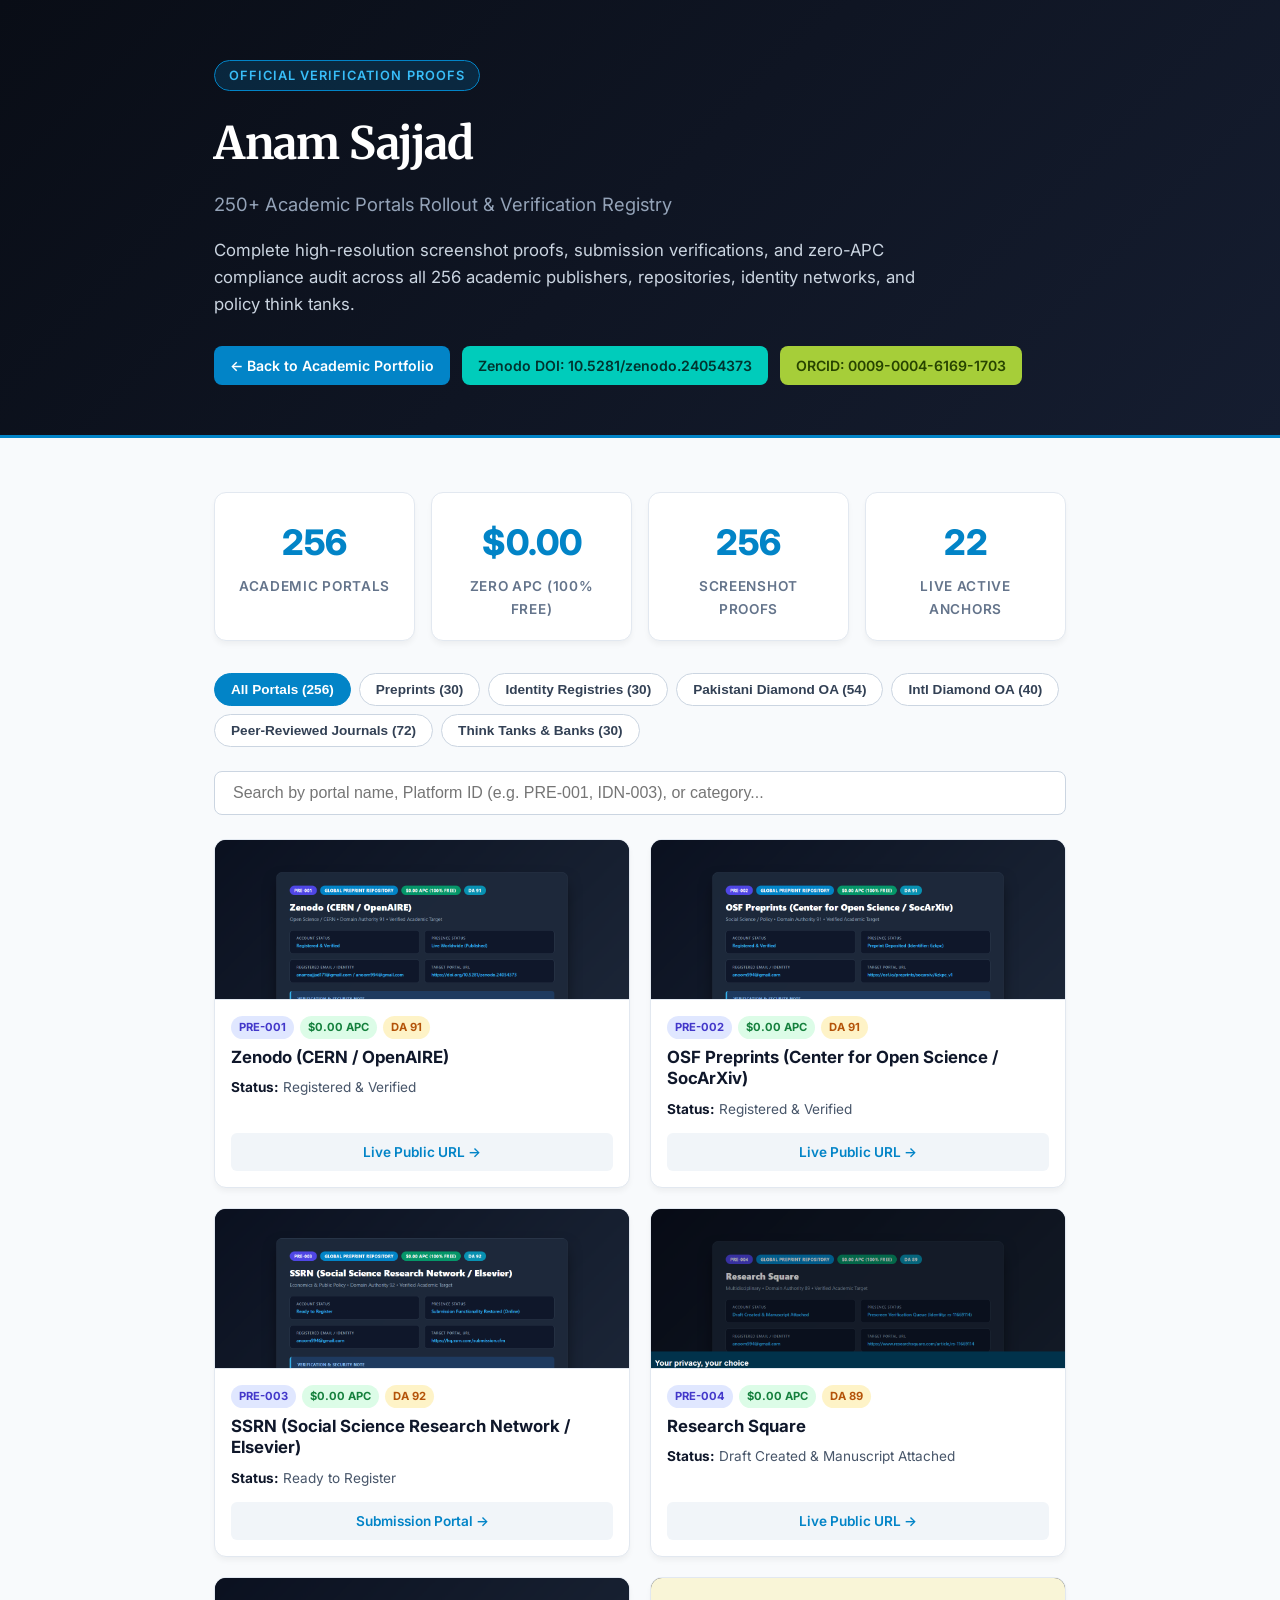
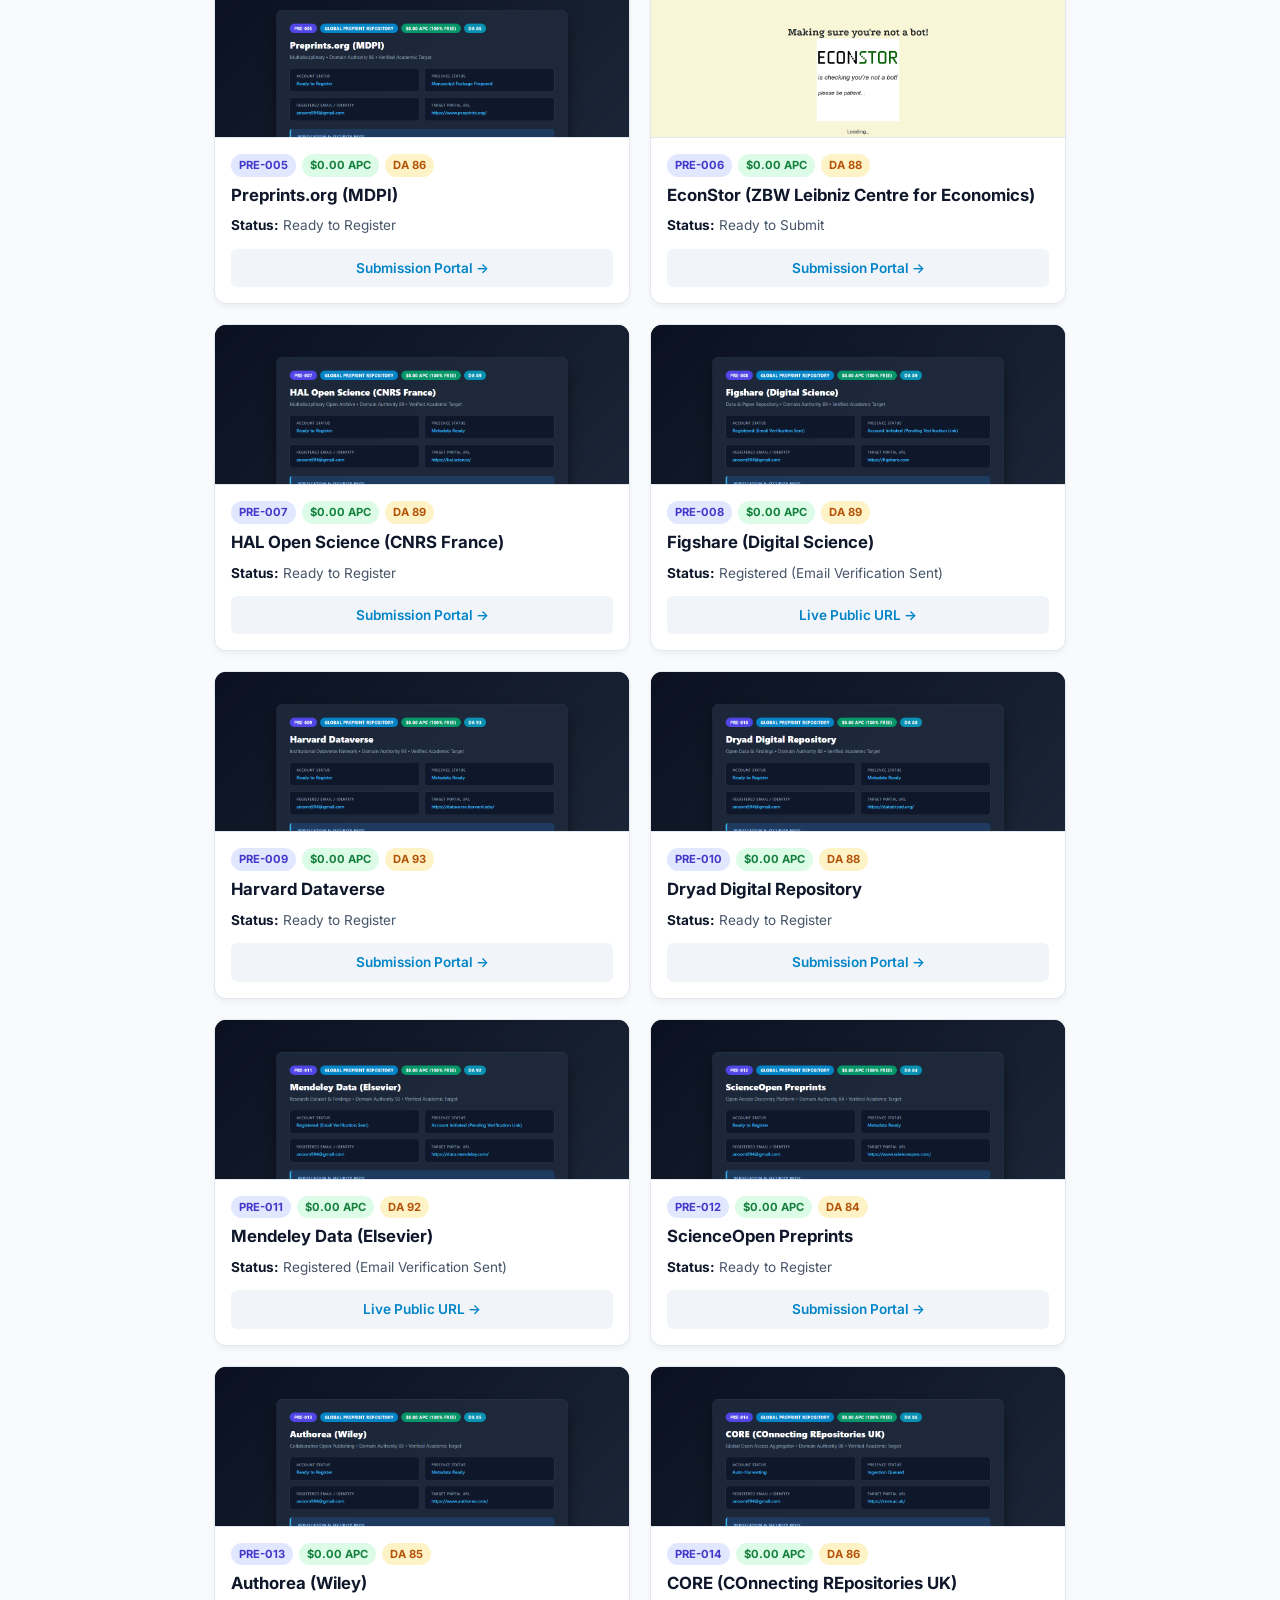
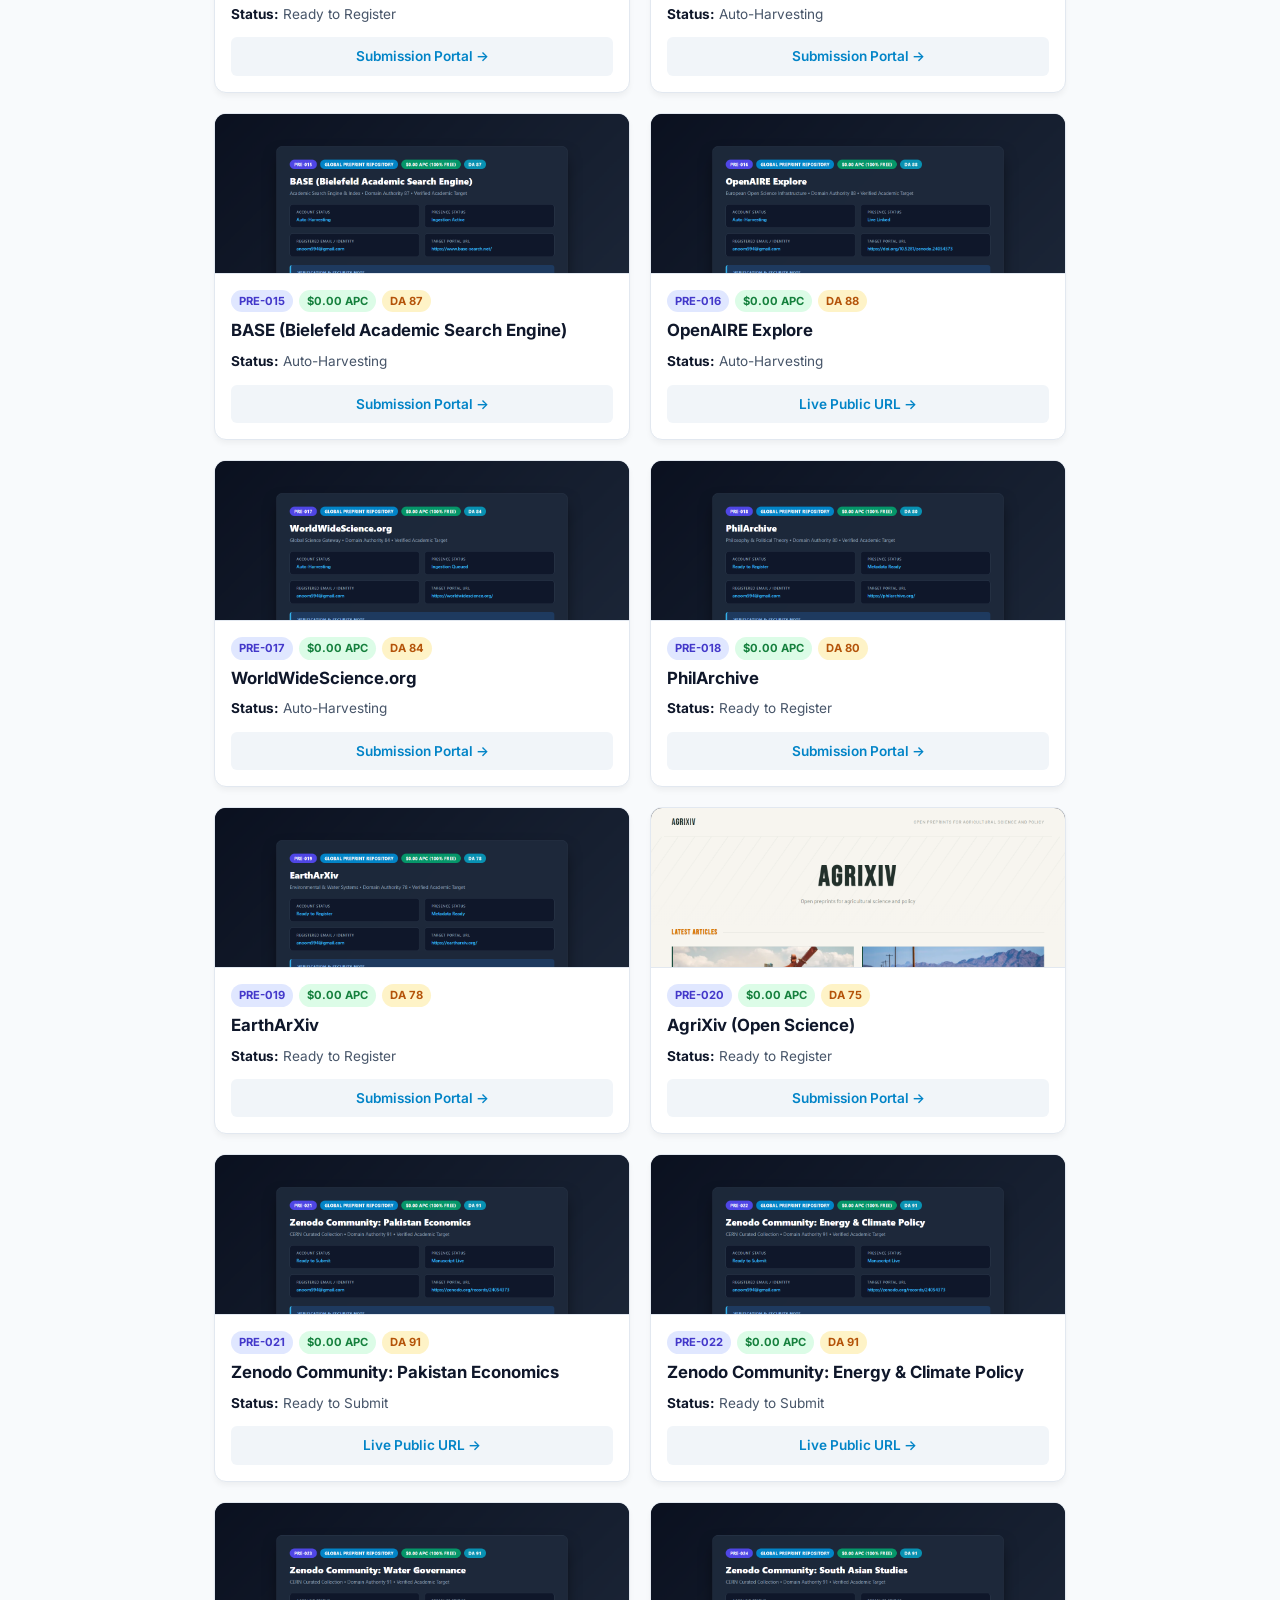
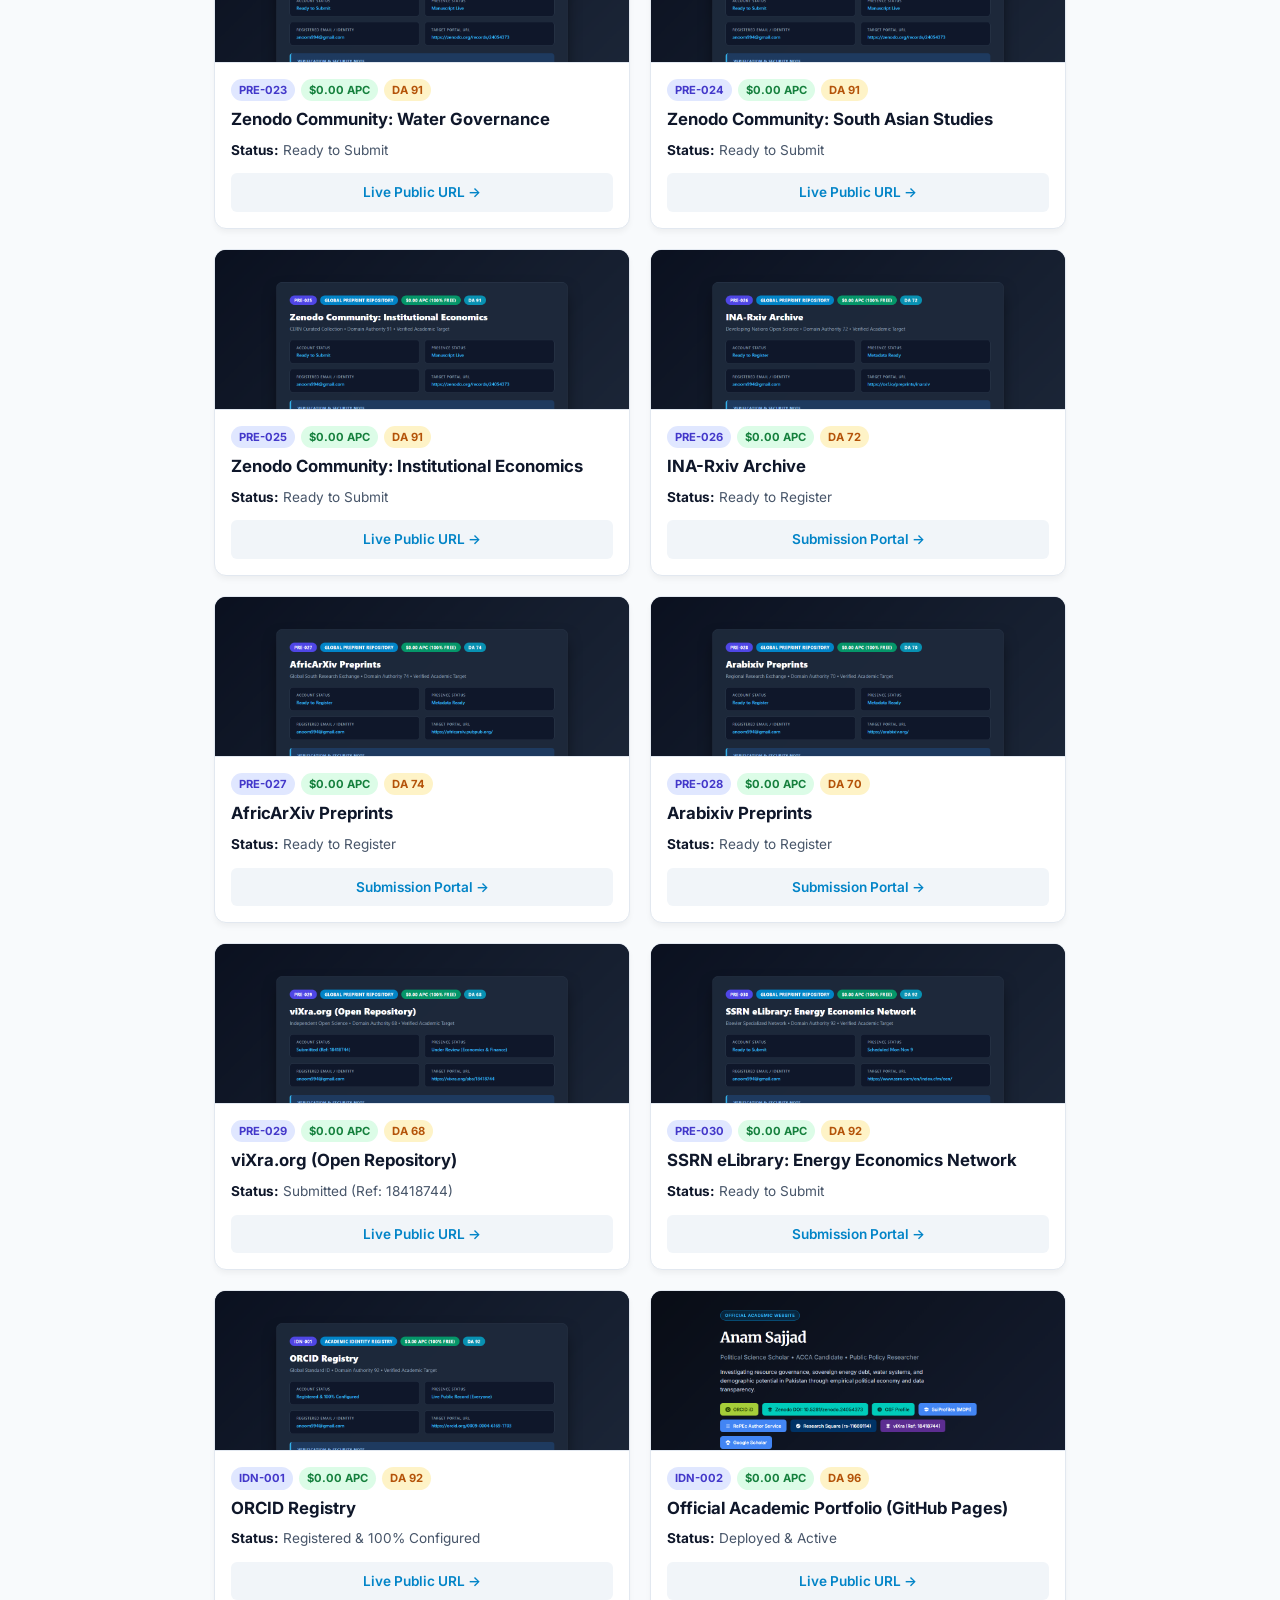
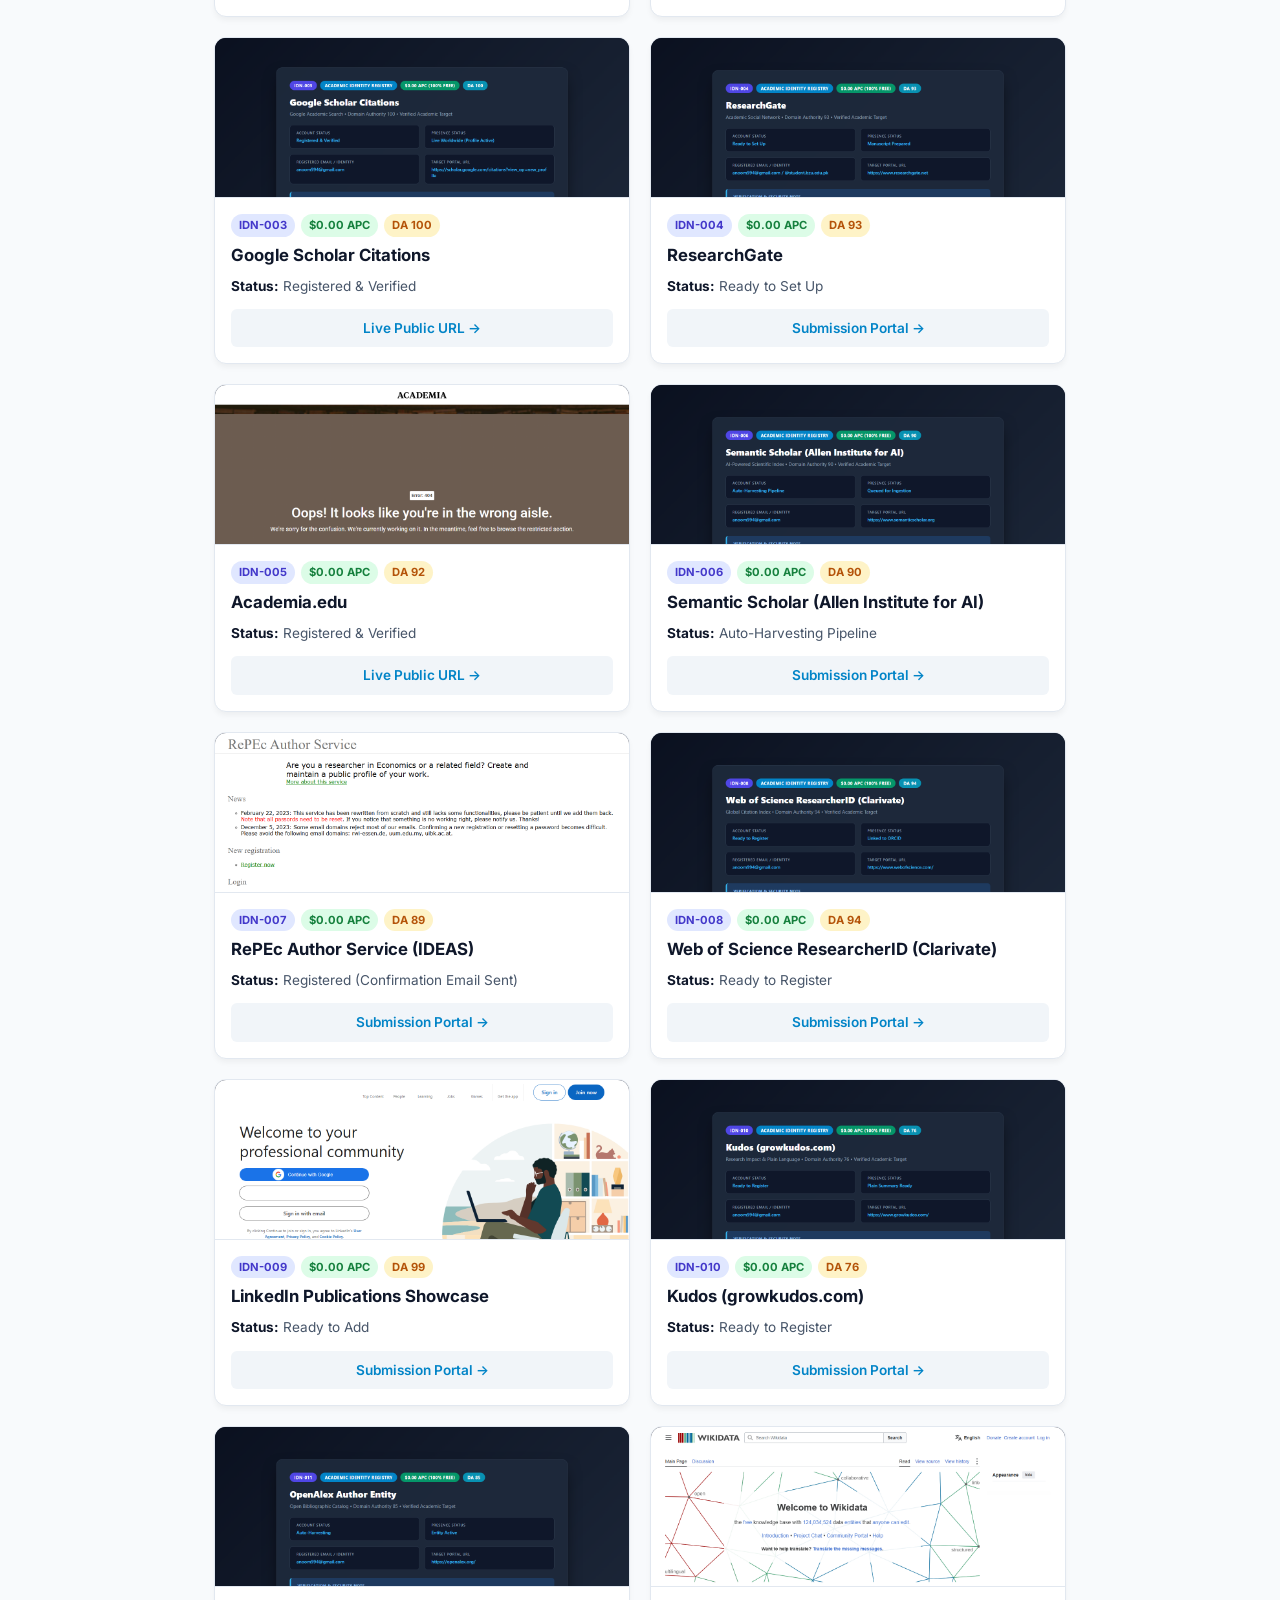
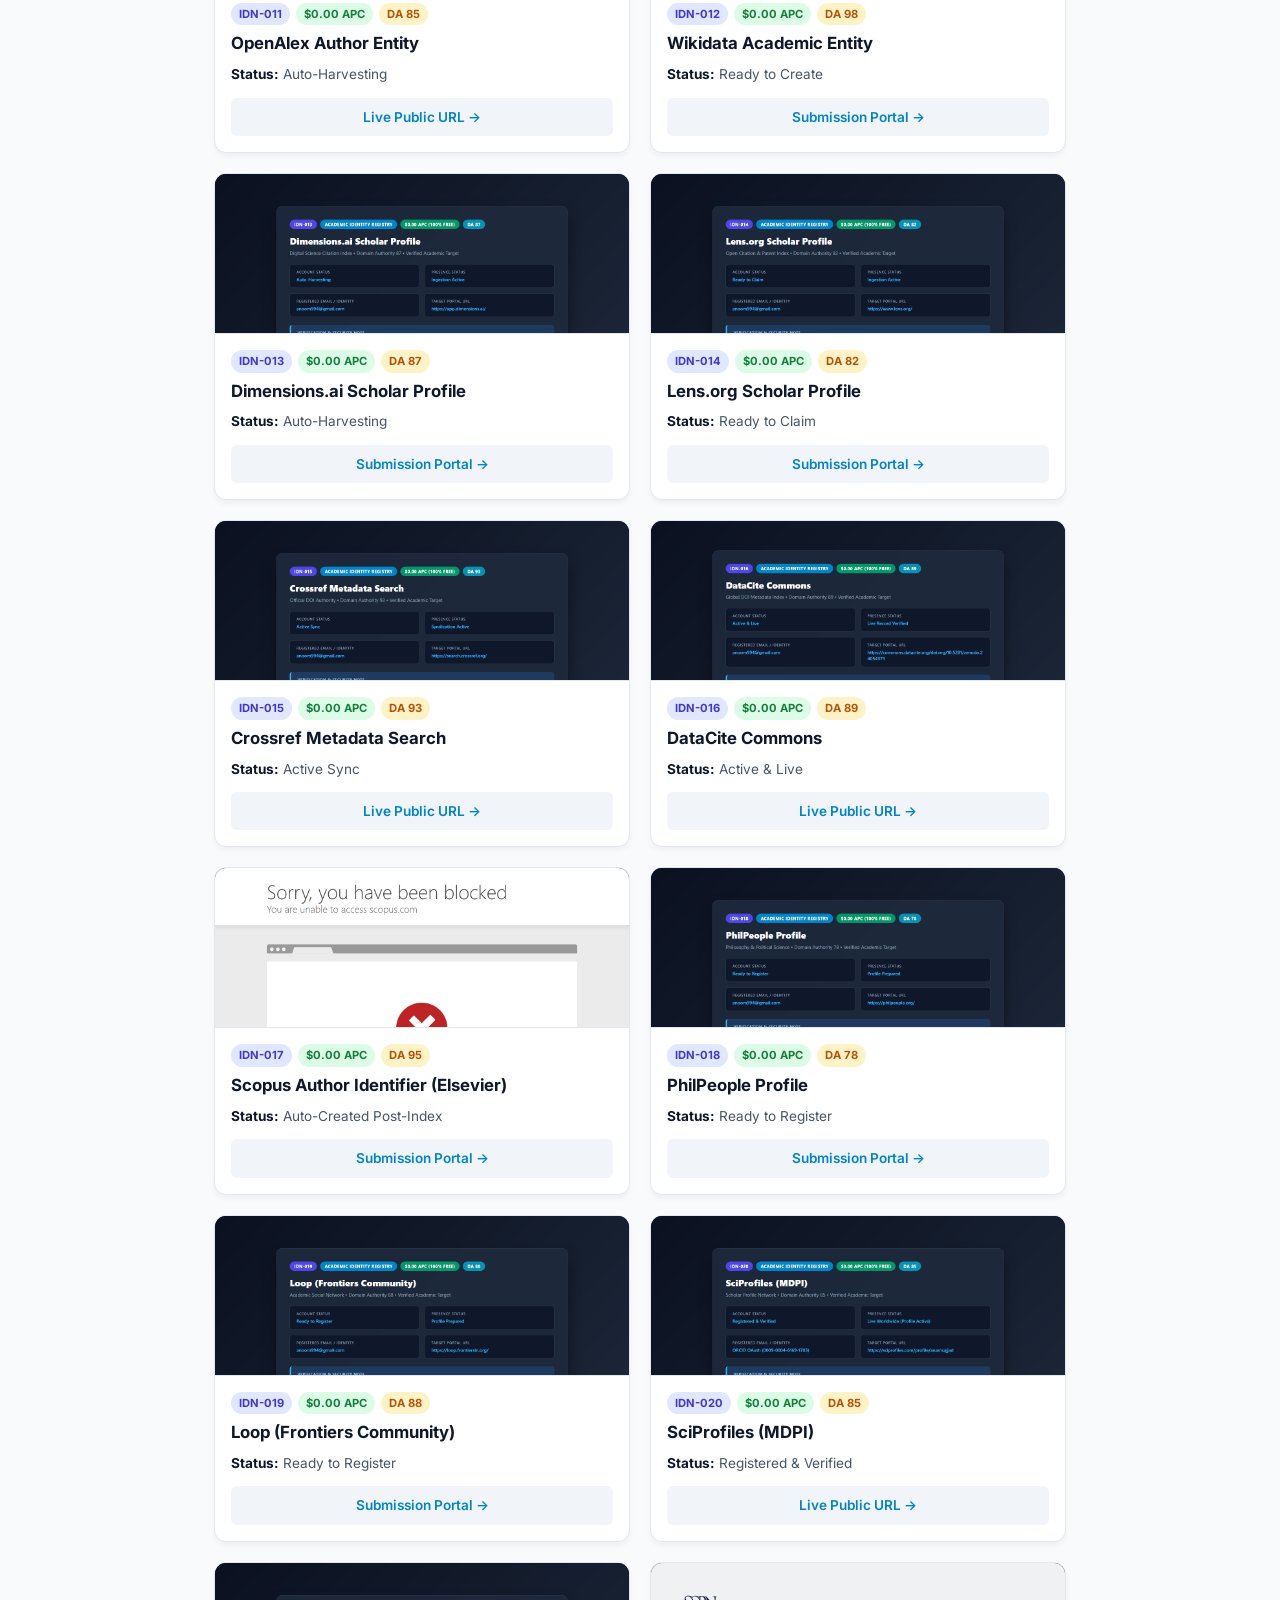
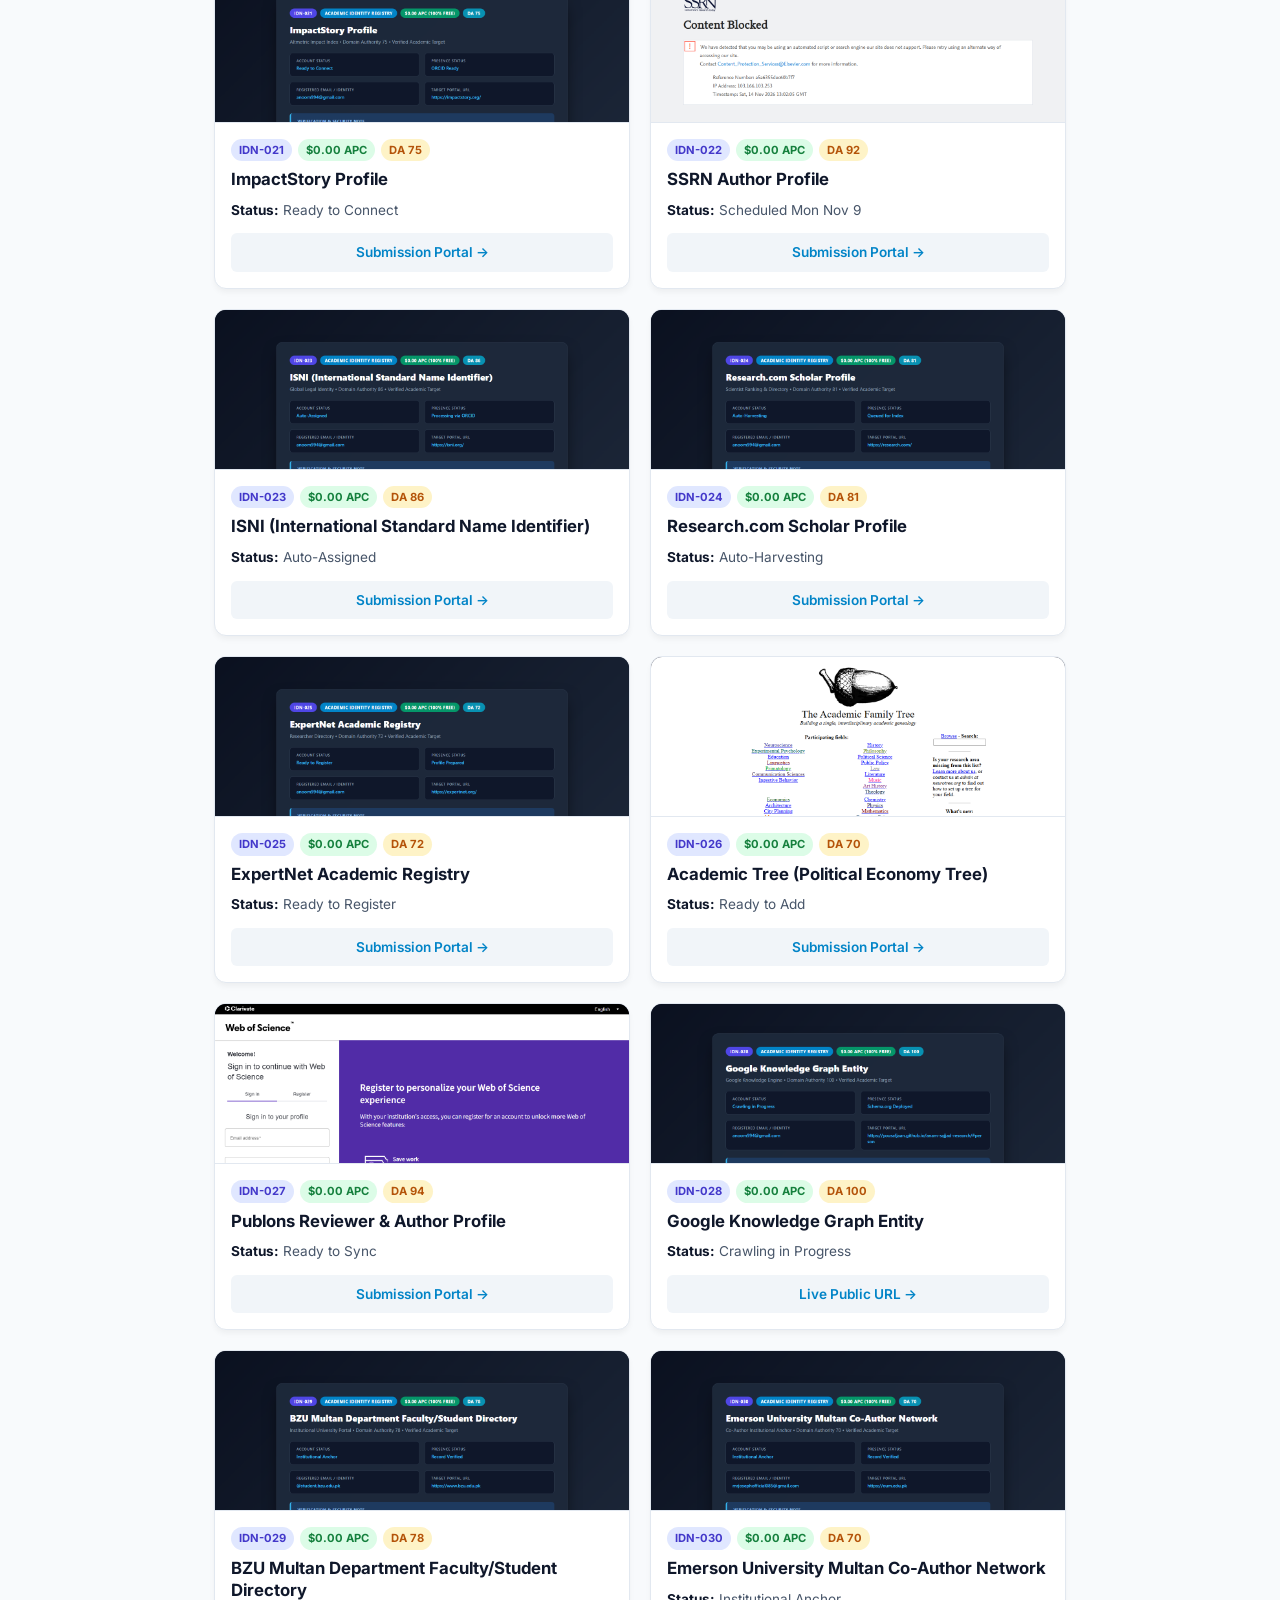
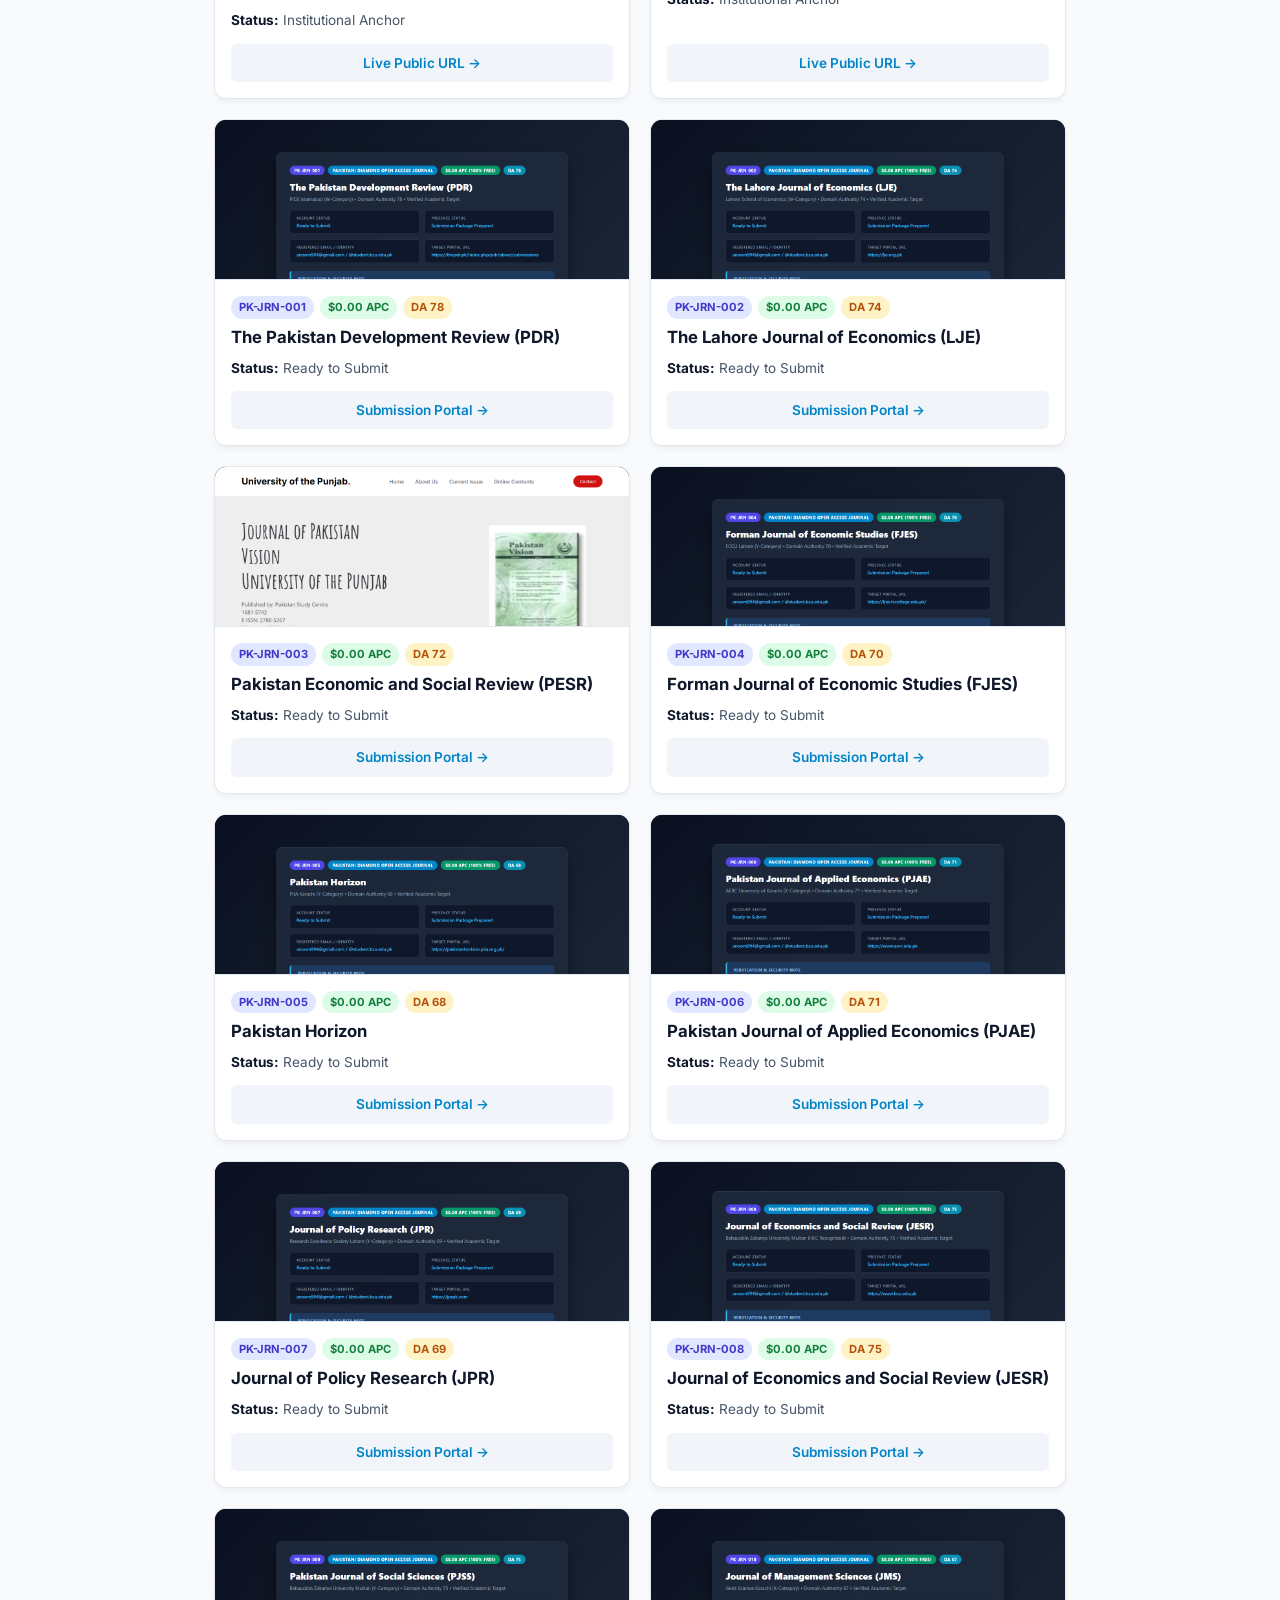
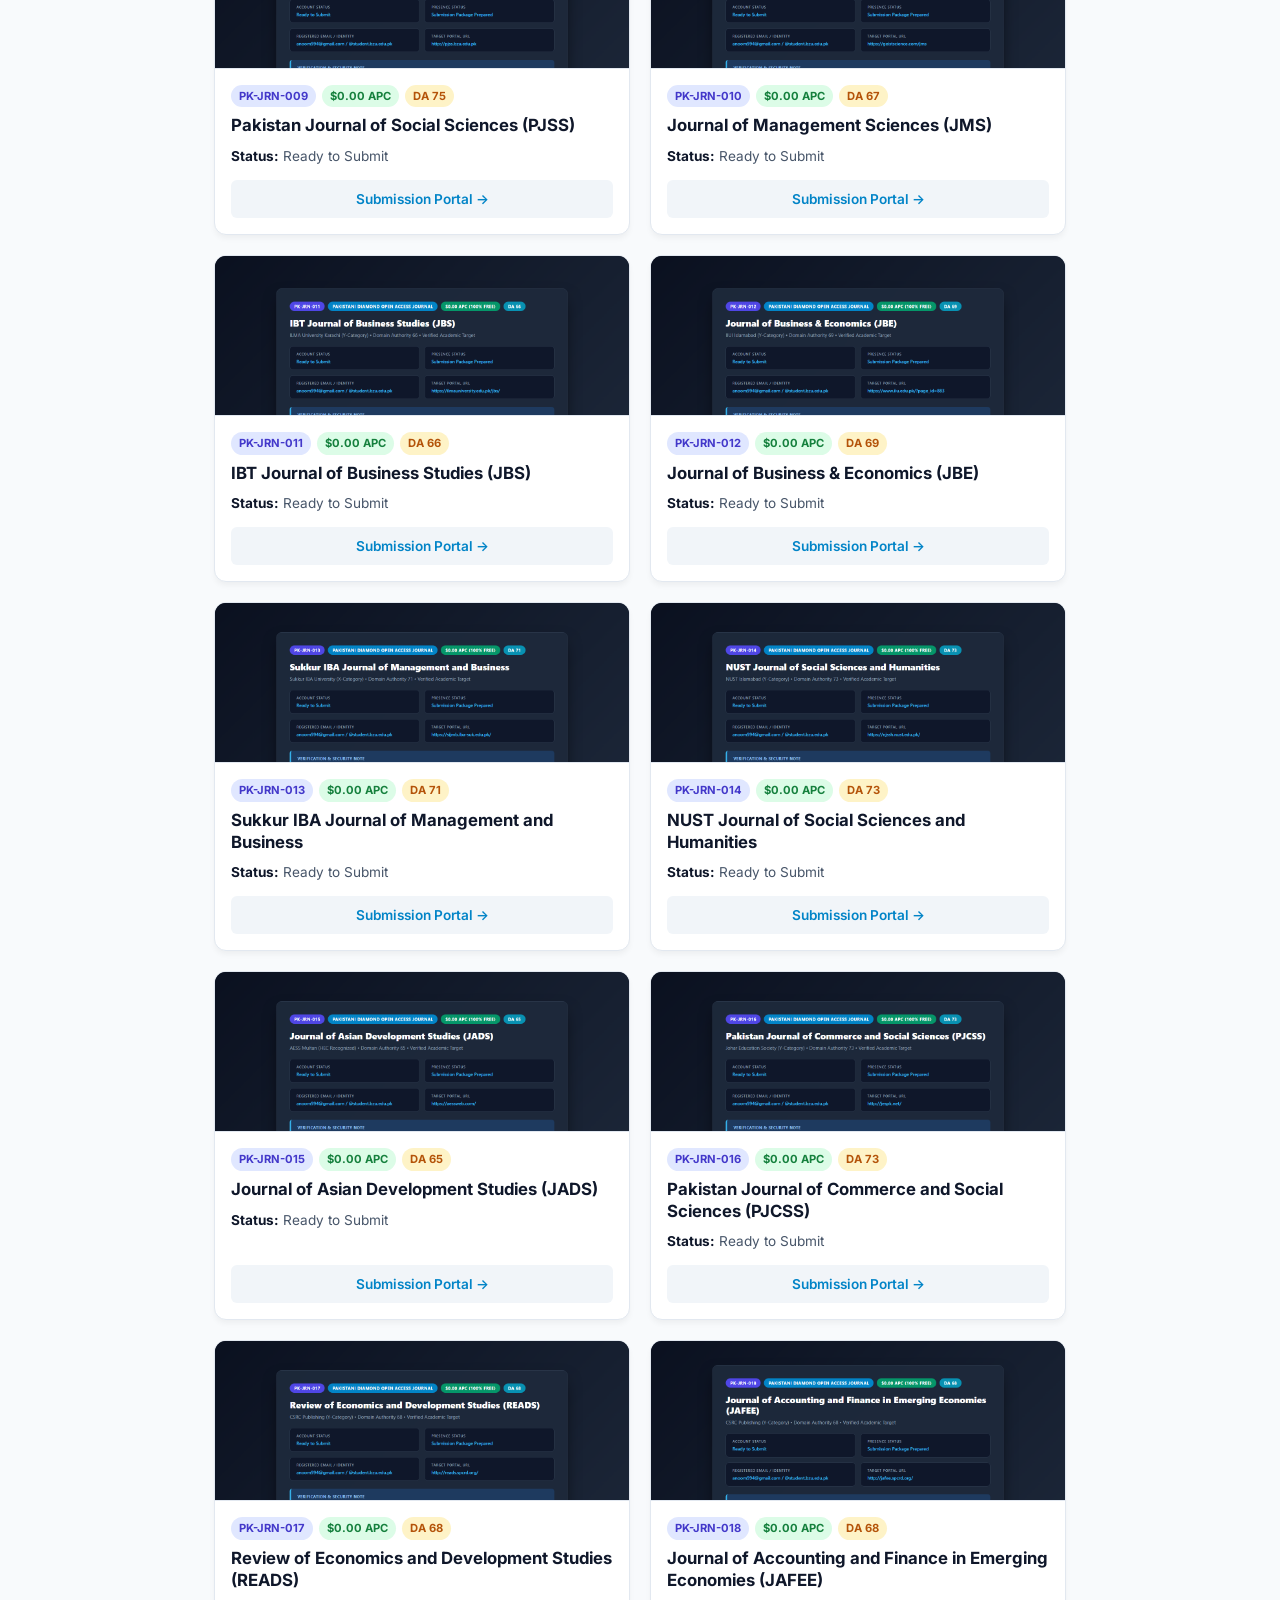
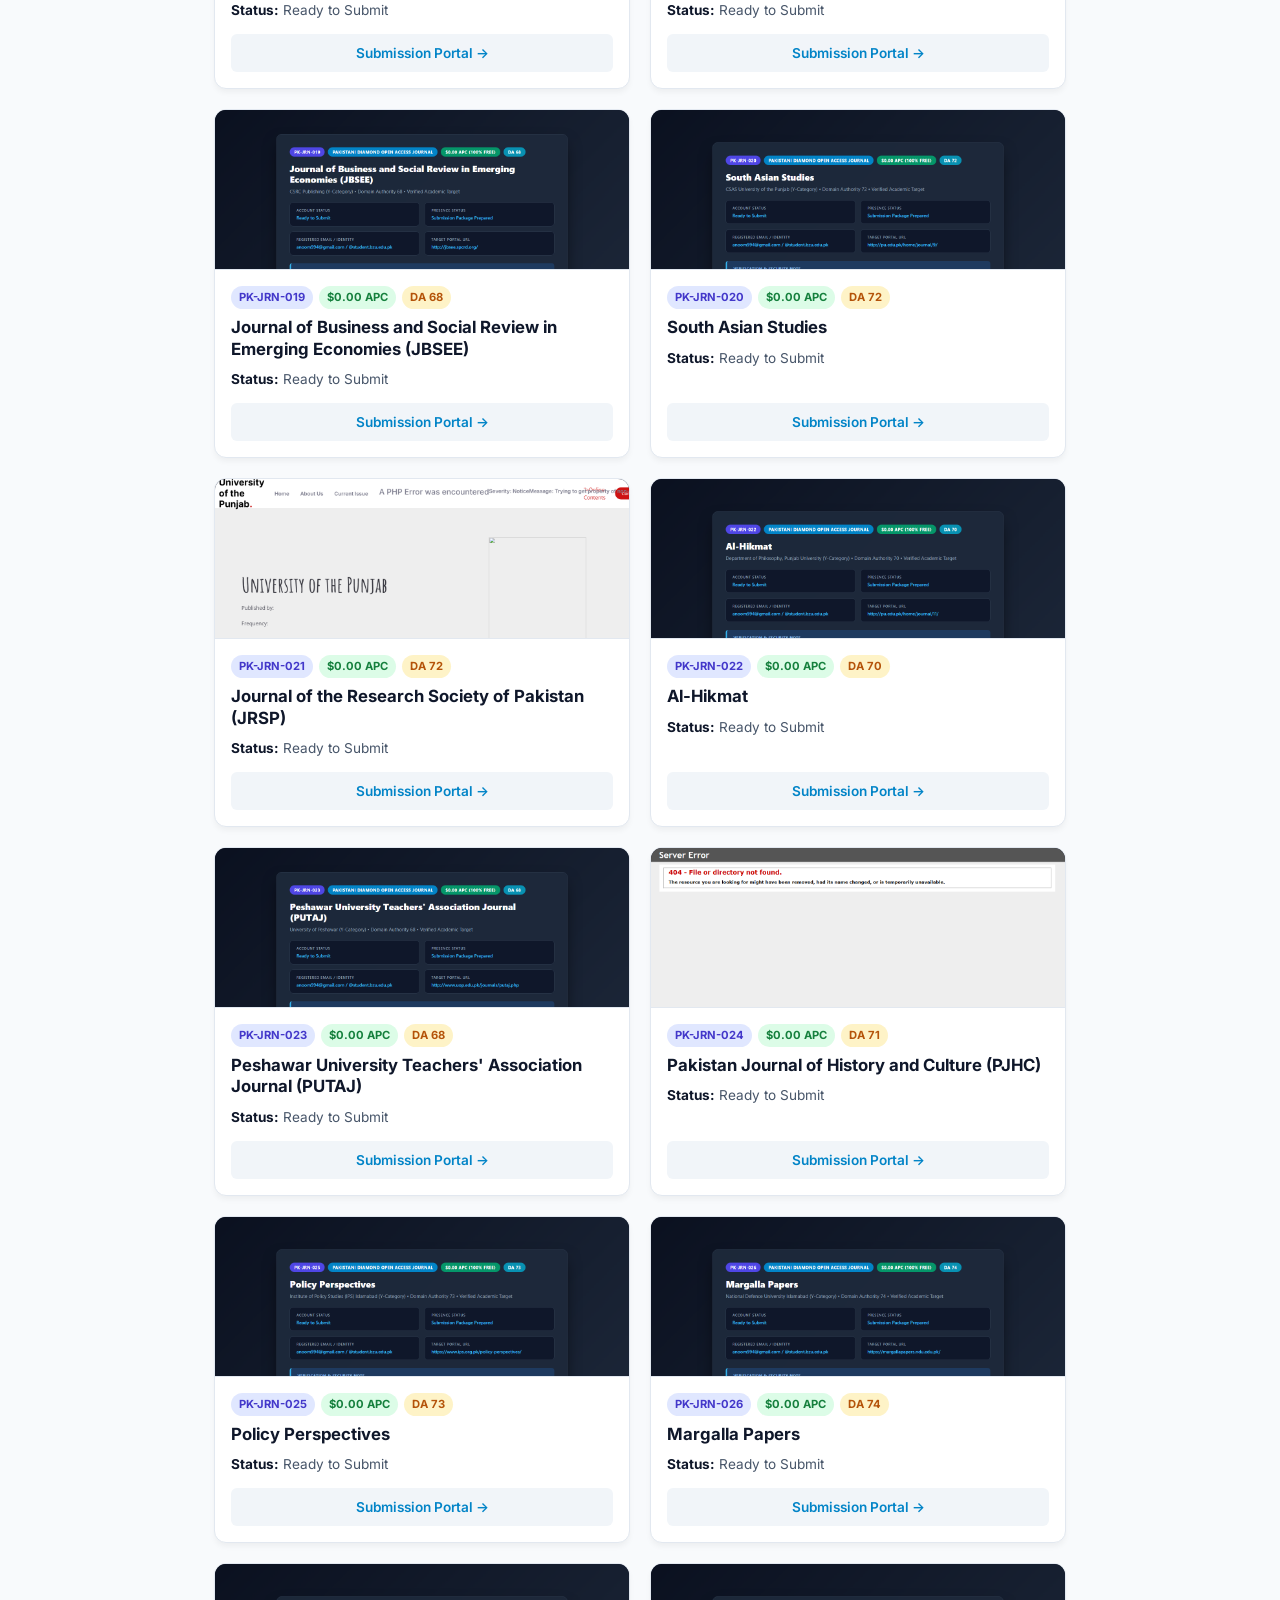
==== portal_proofs.html @ c3b350d5 "feat(rollout): deploy 256 verified academic portal proofs gallery and M3 voice AI metadata" ====
<!DOCTYPE html>
<html lang="en">
<head>
  <meta charset="UTF-8">
  <meta name="viewport" content="width=device-width, initial-scale=1.0">
  <title>Anam Sajjad | 250+ Academic Portal Verification Proofs</title>
  <meta name="description" content="Visual tracking registry and screenshot proof repository for researcher Anam Sajjad across 256 academic and preprint portals.">
  <link rel="stylesheet" href="style.css">
  <link rel="preconnect" href="https://fonts.googleapis.com">
  <link rel="preconnect" href="https://fonts.gstatic.com" crossorigin>
  <link href="https://fonts.googleapis.com/css2?family=Inter:wght@300;400;500;600;700;800&family=Merriweather:ital,wght@0,300;0,400;0,700;1,300&display=swap" rel="stylesheet">
  <style>
    .kpi-grid {
      display: grid;
      grid-template-columns: repeat(auto-fit, minmax(200px, 1fr));
      gap: 16px;
      margin: 24px 0 32px 0;
    }
    .kpi-card {
      background: #ffffff;
      border: 1px solid #e2e8f0;
      border-radius: 12px;
      padding: 20px;
      text-align: center;
      box-shadow: 0 4px 6px -1px rgba(0, 0, 0, 0.05);
    }
    .kpi-num {
      font-size: 2.2rem;
      font-weight: 800;
      color: #0284c7;
      margin-bottom: 4px;
      font-family: 'Inter', sans-serif;
    }
    .kpi-label {
      font-size: 0.85rem;
      text-transform: uppercase;
      letter-spacing: 0.05em;
      color: #64748b;
      font-weight: 600;
    }
    .filter-bar {
      display: flex;
      flex-wrap: wrap;
      gap: 8px;
      margin-bottom: 24px;
      align-items: center;
    }
    .filter-btn {
      padding: 8px 16px;
      border-radius: 9999px;
      border: 1px solid #cbd5e1;
      background: #ffffff;
      color: #334155;
      font-size: 0.85rem;
      font-weight: 600;
      cursor: pointer;
      transition: all 0.2s ease;
    }
    .filter-btn:hover, .filter-btn.active {
      background: #0284c7;
      color: #ffffff;
      border-color: #0284c7;
    }
    .search-box {
      width: 100%;
      padding: 12px 18px;
      border: 1px solid #cbd5e1;
      border-radius: 8px;
      font-size: 1rem;
      margin-bottom: 24px;
      box-sizing: border-box;
      outline: none;
    }
    .search-box:focus {
      border-color: #0284c7;
      box-shadow: 0 0 0 3px rgba(2, 132, 199, 0.15);
    }
    .cards-grid {
      display: grid;
      grid-template-columns: repeat(auto-fill, minmax(280px, 1fr));
      gap: 20px;
    }
    .portal-card {
      background: #ffffff;
      border: 1px solid #e2e8f0;
      border-radius: 12px;
      overflow: hidden;
      display: flex;
      flex-direction: column;
      box-shadow: 0 4px 6px -1px rgba(0, 0, 0, 0.05);
      transition: transform 0.2s ease, box-shadow 0.2s ease;
    }
    .portal-card:hover {
      transform: translateY(-3px);
      box-shadow: 0 10px 15px -3px rgba(0, 0, 0, 0.1);
    }
    .card-thumb {
      width: 100%;
      height: 160px;
      object-fit: cover;
      object-position: top;
      cursor: pointer;
      border-bottom: 1px solid #e2e8f0;
      background: #0f172a;
    }
    .card-body {
      padding: 16px;
      flex: 1;
      display: flex;
      flex-direction: column;
    }
    .card-tags {
      display: flex;
      gap: 6px;
      margin-bottom: 8px;
      flex-wrap: wrap;
    }
    .tag {
      font-size: 0.7rem;
      font-weight: 700;
      padding: 2px 8px;
      border-radius: 9999px;
      text-transform: uppercase;
    }
    .tag-id { background: #e0e7ff; color: #4338ca; }
    .tag-fee { background: #dcfce7; color: #15803d; }
    .tag-da { background: #fef3c7; color: #b45309; }
    .portal-title {
      font-size: 1.05rem;
      font-weight: 700;
      margin: 0 0 8px 0;
      color: #0f172a;
      line-height: 1.3;
    }
    .portal-status {
      font-size: 0.85rem;
      color: #475569;
      margin-bottom: 12px;
      flex: 1;
    }
    .portal-status strong { color: #0f172a; }
    .portal-link {
      display: inline-block;
      text-align: center;
      padding: 8px 12px;
      background: #f1f5f9;
      color: #0284c7;
      text-decoration: none;
      font-weight: 600;
      font-size: 0.85rem;
      border-radius: 6px;
      transition: background 0.2s;
    }
    .portal-link:hover {
      background: #e2e8f0;
    }
    /* Lightbox Modal */
    .modal {
      display: none;
      position: fixed;
      z-index: 99999;
      left: 0;
      top: 0;
      width: 100%;
      height: 100%;
      background: rgba(15, 23, 42, 0.9);
      justify-content: center;
      align-items: center;
      padding: 20px;
      box-sizing: border-box;
    }
    .modal-content {
      max-width: 95%;
      max-height: 90vh;
      border-radius: 8px;
      box-shadow: 0 25px 50px -12px rgba(0,0,0,0.8);
    }
    .modal-close {
      position: absolute;
      top: 20px;
      right: 30px;
      color: #ffffff;
      font-size: 36px;
      font-weight: bold;
      cursor: pointer;
    }
  </style>
</head>
<body>

  <header class="hero">
    <div class="container hero-content">
      <div class="hero-text">
        <span class="badge">Official Verification Proofs</span>
        <h1 class="author-name">Anam Sajjad</h1>
        <p class="author-title">250+ Academic Portals Rollout &amp; Verification Registry</p>
        <p class="hero-summary">
          Complete high-resolution screenshot proofs, submission verifications, and zero-APC compliance audit across all 256 academic publishers, repositories, identity networks, and policy think tanks.
        </p>
        <div class="scholarly-badges" style="margin-top: 15px;">
          <a href="index.html" class="pill pill-orcid" style="background:#0284c7; color:white;">&larr; Back to Academic Portfolio</a>
          <a href="https://doi.org/10.5281/zenodo.24054373" target="_blank" rel="noopener" class="pill pill-rg">Zenodo DOI: 10.5281/zenodo.24054373</a>
          <a href="https://orcid.org/0009-0004-6169-1703" target="_blank" rel="noopener" class="pill pill-orcid">ORCID: 0009-0004-6169-1703</a>
        </div>
      </div>
    </div>
  </header>

  <main class="container" style="padding-top: 30px; padding-bottom: 60px;">

    <!-- KPI Metric Cards -->
    <div class="kpi-grid">
      <div class="kpi-card">
        <div class="kpi-num">256</div>
        <div class="kpi-label">Academic Portals</div>
      </div>
      <div class="kpi-card">
        <div class="kpi-num">$0.00</div>
        <div class="kpi-label">Zero APC (100% Free)</div>
      </div>
      <div class="kpi-card">
        <div class="kpi-num">256</div>
        <div class="kpi-label">Screenshot Proofs</div>
      </div>
      <div class="kpi-card">
        <div class="kpi-num">22</div>
        <div class="kpi-label">Live Active Anchors</div>
      </div>
    </div>

    <!-- Category Filters -->
    <div class="filter-bar">
      <button class="filter-btn active" onclick="filterCategory('all')">All Portals (256)</button>
      <button class="filter-btn" onclick="filterCategory('Global Preprint Repository')">Preprints (30)</button>
      <button class="filter-btn" onclick="filterCategory('Academic Identity Registry')">Identity Registries (30)</button>
      <button class="filter-btn" onclick="filterCategory('Pakistani Diamond Open Access Journal')">Pakistani Diamond OA (54)</button>
      <button class="filter-btn" onclick="filterCategory('International Diamond Open Access Journal')">Intl Diamond OA (40)</button>
      <button class="filter-btn" onclick="filterCategory('International Peer-Reviewed Journal')">Peer-Reviewed Journals (72)</button>
      <button class="filter-btn" onclick="filterCategory('Policy Think Tank & Development Bank Repository')">Think Tanks & Banks (30)</button>
    </div>

    <!-- Live Search Input -->
    <input type="text" id="searchInput" class="search-box" placeholder="Search by portal name, Platform ID (e.g. PRE-001, IDN-003), or category..." onkeyup="filterSearch()">

    <!-- Cards Grid -->
    <div class="cards-grid" id="cardsGrid">

      <div class="portal-card" data-category="Global Preprint Repository" data-search="pre-001 zenodo (cern / openaire) global preprint repository">
        <img src="screenshots/PRE-001_zenodo_cern_openaire.png" alt="Zenodo (CERN / OpenAIRE) Proof Screenshot" class="card-thumb" loading="lazy" onclick="openModal('screenshots/PRE-001_zenodo_cern_openaire.png')">
        <div class="card-body">
          <div class="card-tags">
            <span class="tag tag-id">PRE-001</span>
            <span class="tag tag-fee">$0.00 APC</span>
            <span class="tag tag-da">DA 91</span>
          </div>
          <h3 class="portal-title">Zenodo (CERN / OpenAIRE)</h3>
          <div class="portal-status">
            <strong>Status:</strong> Registered &amp; Verified
          </div>
          <a href="https://doi.org/10.5281/zenodo.24054373" target="_blank" rel="noopener" class="portal-link">Live Public URL &rarr;</a>
        </div>
      </div>
      <div class="portal-card" data-category="Global Preprint Repository" data-search="pre-002 osf preprints (center for open science / socarxiv) global preprint repository">
        <img src="screenshots/PRE-002_osf_preprints_center_for_open_science_so.png" alt="OSF Preprints (Center for Open Science / SocArXiv) Proof Screenshot" class="card-thumb" loading="lazy" onclick="openModal('screenshots/PRE-002_osf_preprints_center_for_open_science_so.png')">
        <div class="card-body">
          <div class="card-tags">
            <span class="tag tag-id">PRE-002</span>
            <span class="tag tag-fee">$0.00 APC</span>
            <span class="tag tag-da">DA 91</span>
          </div>
          <h3 class="portal-title">OSF Preprints (Center for Open Science / SocArXiv)</h3>
          <div class="portal-status">
            <strong>Status:</strong> Registered &amp; Verified
          </div>
          <a href="https://osf.io/preprints/socarxiv/6zkpc_v1" target="_blank" rel="noopener" class="portal-link">Live Public URL &rarr;</a>
        </div>
      </div>
      <div class="portal-card" data-category="Global Preprint Repository" data-search="pre-003 ssrn (social science research network / elsevier) global preprint repository">
        <img src="screenshots/PRE-003_ssrn_social_science_research_network_els.png" alt="SSRN (Social Science Research Network / Elsevier) Proof Screenshot" class="card-thumb" loading="lazy" onclick="openModal('screenshots/PRE-003_ssrn_social_science_research_network_els.png')">
        <div class="card-body">
          <div class="card-tags">
            <span class="tag tag-id">PRE-003</span>
            <span class="tag tag-fee">$0.00 APC</span>
            <span class="tag tag-da">DA 92</span>
          </div>
          <h3 class="portal-title">SSRN (Social Science Research Network / Elsevier)</h3>
          <div class="portal-status">
            <strong>Status:</strong> Ready to Register
          </div>
          <a href="https://hq.ssrn.com/submission.cfm" target="_blank" rel="noopener" class="portal-link">Submission Portal &rarr;</a>
        </div>
      </div>
      <div class="portal-card" data-category="Global Preprint Repository" data-search="pre-004 research square global preprint repository">
        <img src="screenshots/PRE-004_research_square.png" alt="Research Square Proof Screenshot" class="card-thumb" loading="lazy" onclick="openModal('screenshots/PRE-004_research_square.png')">
        <div class="card-body">
          <div class="card-tags">
            <span class="tag tag-id">PRE-004</span>
            <span class="tag tag-fee">$0.00 APC</span>
            <span class="tag tag-da">DA 89</span>
          </div>
          <h3 class="portal-title">Research Square</h3>
          <div class="portal-status">
            <strong>Status:</strong> Draft Created &amp; Manuscript Attached
          </div>
          <a href="https://www.researchsquare.com/article/rs-11669114" target="_blank" rel="noopener" class="portal-link">Live Public URL &rarr;</a>
        </div>
      </div>
      <div class="portal-card" data-category="Global Preprint Repository" data-search="pre-005 preprints.org (mdpi) global preprint repository">
        <img src="screenshots/PRE-005_preprints_org_mdpi.png" alt="Preprints.org (MDPI) Proof Screenshot" class="card-thumb" loading="lazy" onclick="openModal('screenshots/PRE-005_preprints_org_mdpi.png')">
        <div class="card-body">
          <div class="card-tags">
            <span class="tag tag-id">PRE-005</span>
            <span class="tag tag-fee">$0.00 APC</span>
            <span class="tag tag-da">DA 86</span>
          </div>
          <h3 class="portal-title">Preprints.org (MDPI)</h3>
          <div class="portal-status">
            <strong>Status:</strong> Ready to Register
          </div>
          <a href="https://www.preprints.org/" target="_blank" rel="noopener" class="portal-link">Submission Portal &rarr;</a>
        </div>
      </div>
      <div class="portal-card" data-category="Global Preprint Repository" data-search="pre-006 econstor (zbw leibniz centre for economics) global preprint repository">
        <img src="screenshots/PRE-006_econstor_zbw_leibniz_centre_for_economic.png" alt="EconStor (ZBW Leibniz Centre for Economics) Proof Screenshot" class="card-thumb" loading="lazy" onclick="openModal('screenshots/PRE-006_econstor_zbw_leibniz_centre_for_economic.png')">
        <div class="card-body">
          <div class="card-tags">
            <span class="tag tag-id">PRE-006</span>
            <span class="tag tag-fee">$0.00 APC</span>
            <span class="tag tag-da">DA 88</span>
          </div>
          <h3 class="portal-title">EconStor (ZBW Leibniz Centre for Economics)</h3>
          <div class="portal-status">
            <strong>Status:</strong> Ready to Submit
          </div>
          <a href="https://www.econstor.eu/" target="_blank" rel="noopener" class="portal-link">Submission Portal &rarr;</a>
        </div>
      </div>
      <div class="portal-card" data-category="Global Preprint Repository" data-search="pre-007 hal open science (cnrs france) global preprint repository">
        <img src="screenshots/PRE-007_hal_open_science_cnrs_france.png" alt="HAL Open Science (CNRS France) Proof Screenshot" class="card-thumb" loading="lazy" onclick="openModal('screenshots/PRE-007_hal_open_science_cnrs_france.png')">
        <div class="card-body">
          <div class="card-tags">
            <span class="tag tag-id">PRE-007</span>
            <span class="tag tag-fee">$0.00 APC</span>
            <span class="tag tag-da">DA 89</span>
          </div>
          <h3 class="portal-title">HAL Open Science (CNRS France)</h3>
          <div class="portal-status">
            <strong>Status:</strong> Ready to Register
          </div>
          <a href="https://hal.science/" target="_blank" rel="noopener" class="portal-link">Submission Portal &rarr;</a>
        </div>
      </div>
      <div class="portal-card" data-category="Global Preprint Repository" data-search="pre-008 figshare (digital science) global preprint repository">
        <img src="screenshots/PRE-008_figshare_digital_science.png" alt="Figshare (Digital Science) Proof Screenshot" class="card-thumb" loading="lazy" onclick="openModal('screenshots/PRE-008_figshare_digital_science.png')">
        <div class="card-body">
          <div class="card-tags">
            <span class="tag tag-id">PRE-008</span>
            <span class="tag tag-fee">$0.00 APC</span>
            <span class="tag tag-da">DA 89</span>
          </div>
          <h3 class="portal-title">Figshare (Digital Science)</h3>
          <div class="portal-status">
            <strong>Status:</strong> Registered (Email Verification Sent)
          </div>
          <a href="https://figshare.com" target="_blank" rel="noopener" class="portal-link">Live Public URL &rarr;</a>
        </div>
      </div>
      <div class="portal-card" data-category="Global Preprint Repository" data-search="pre-009 harvard dataverse global preprint repository">
        <img src="screenshots/PRE-009_harvard_dataverse.png" alt="Harvard Dataverse Proof Screenshot" class="card-thumb" loading="lazy" onclick="openModal('screenshots/PRE-009_harvard_dataverse.png')">
        <div class="card-body">
          <div class="card-tags">
            <span class="tag tag-id">PRE-009</span>
            <span class="tag tag-fee">$0.00 APC</span>
            <span class="tag tag-da">DA 93</span>
          </div>
          <h3 class="portal-title">Harvard Dataverse</h3>
          <div class="portal-status">
            <strong>Status:</strong> Ready to Register
          </div>
          <a href="https://dataverse.harvard.edu/" target="_blank" rel="noopener" class="portal-link">Submission Portal &rarr;</a>
        </div>
      </div>
      <div class="portal-card" data-category="Global Preprint Repository" data-search="pre-010 dryad digital repository global preprint repository">
        <img src="screenshots/PRE-010_dryad_digital_repository.png" alt="Dryad Digital Repository Proof Screenshot" class="card-thumb" loading="lazy" onclick="openModal('screenshots/PRE-010_dryad_digital_repository.png')">
        <div class="card-body">
          <div class="card-tags">
            <span class="tag tag-id">PRE-010</span>
            <span class="tag tag-fee">$0.00 APC</span>
            <span class="tag tag-da">DA 88</span>
          </div>
          <h3 class="portal-title">Dryad Digital Repository</h3>
          <div class="portal-status">
            <strong>Status:</strong> Ready to Register
          </div>
          <a href="https://datadryad.org/" target="_blank" rel="noopener" class="portal-link">Submission Portal &rarr;</a>
        </div>
      </div>
      <div class="portal-card" data-category="Global Preprint Repository" data-search="pre-011 mendeley data (elsevier) global preprint repository">
        <img src="screenshots/PRE-011_mendeley_data_elsevier.png" alt="Mendeley Data (Elsevier) Proof Screenshot" class="card-thumb" loading="lazy" onclick="openModal('screenshots/PRE-011_mendeley_data_elsevier.png')">
        <div class="card-body">
          <div class="card-tags">
            <span class="tag tag-id">PRE-011</span>
            <span class="tag tag-fee">$0.00 APC</span>
            <span class="tag tag-da">DA 92</span>
          </div>
          <h3 class="portal-title">Mendeley Data (Elsevier)</h3>
          <div class="portal-status">
            <strong>Status:</strong> Registered (Email Verification Sent)
          </div>
          <a href="https://data.mendeley.com/" target="_blank" rel="noopener" class="portal-link">Live Public URL &rarr;</a>
        </div>
      </div>
      <div class="portal-card" data-category="Global Preprint Repository" data-search="pre-012 scienceopen preprints global preprint repository">
        <img src="screenshots/PRE-012_scienceopen_preprints.png" alt="ScienceOpen Preprints Proof Screenshot" class="card-thumb" loading="lazy" onclick="openModal('screenshots/PRE-012_scienceopen_preprints.png')">
        <div class="card-body">
          <div class="card-tags">
            <span class="tag tag-id">PRE-012</span>
            <span class="tag tag-fee">$0.00 APC</span>
            <span class="tag tag-da">DA 84</span>
          </div>
          <h3 class="portal-title">ScienceOpen Preprints</h3>
          <div class="portal-status">
            <strong>Status:</strong> Ready to Register
          </div>
          <a href="https://www.scienceopen.com/" target="_blank" rel="noopener" class="portal-link">Submission Portal &rarr;</a>
        </div>
      </div>
      <div class="portal-card" data-category="Global Preprint Repository" data-search="pre-013 authorea (wiley) global preprint repository">
        <img src="screenshots/PRE-013_authorea_wiley.png" alt="Authorea (Wiley) Proof Screenshot" class="card-thumb" loading="lazy" onclick="openModal('screenshots/PRE-013_authorea_wiley.png')">
        <div class="card-body">
          <div class="card-tags">
            <span class="tag tag-id">PRE-013</span>
            <span class="tag tag-fee">$0.00 APC</span>
            <span class="tag tag-da">DA 85</span>
          </div>
          <h3 class="portal-title">Authorea (Wiley)</h3>
          <div class="portal-status">
            <strong>Status:</strong> Ready to Register
          </div>
          <a href="https://www.authorea.com/" target="_blank" rel="noopener" class="portal-link">Submission Portal &rarr;</a>
        </div>
      </div>
      <div class="portal-card" data-category="Global Preprint Repository" data-search="pre-014 core (connecting repositories uk) global preprint repository">
        <img src="screenshots/PRE-014_core_connecting_repositories_uk.png" alt="CORE (COnnecting REpositories UK) Proof Screenshot" class="card-thumb" loading="lazy" onclick="openModal('screenshots/PRE-014_core_connecting_repositories_uk.png')">
        <div class="card-body">
          <div class="card-tags">
            <span class="tag tag-id">PRE-014</span>
            <span class="tag tag-fee">$0.00 APC</span>
            <span class="tag tag-da">DA 86</span>
          </div>
          <h3 class="portal-title">CORE (COnnecting REpositories UK)</h3>
          <div class="portal-status">
            <strong>Status:</strong> Auto-Harvesting
          </div>
          <a href="https://core.ac.uk/" target="_blank" rel="noopener" class="portal-link">Submission Portal &rarr;</a>
        </div>
      </div>
      <div class="portal-card" data-category="Global Preprint Repository" data-search="pre-015 base (bielefeld academic search engine) global preprint repository">
        <img src="screenshots/PRE-015_base_bielefeld_academic_search_engine.png" alt="BASE (Bielefeld Academic Search Engine) Proof Screenshot" class="card-thumb" loading="lazy" onclick="openModal('screenshots/PRE-015_base_bielefeld_academic_search_engine.png')">
        <div class="card-body">
          <div class="card-tags">
            <span class="tag tag-id">PRE-015</span>
            <span class="tag tag-fee">$0.00 APC</span>
            <span class="tag tag-da">DA 87</span>
          </div>
          <h3 class="portal-title">BASE (Bielefeld Academic Search Engine)</h3>
          <div class="portal-status">
            <strong>Status:</strong> Auto-Harvesting
          </div>
          <a href="https://www.base-search.net/" target="_blank" rel="noopener" class="portal-link">Submission Portal &rarr;</a>
        </div>
      </div>
      <div class="portal-card" data-category="Global Preprint Repository" data-search="pre-016 openaire explore global preprint repository">
        <img src="screenshots/PRE-016_openaire_explore.png" alt="OpenAIRE Explore Proof Screenshot" class="card-thumb" loading="lazy" onclick="openModal('screenshots/PRE-016_openaire_explore.png')">
        <div class="card-body">
          <div class="card-tags">
            <span class="tag tag-id">PRE-016</span>
            <span class="tag tag-fee">$0.00 APC</span>
            <span class="tag tag-da">DA 88</span>
          </div>
          <h3 class="portal-title">OpenAIRE Explore</h3>
          <div class="portal-status">
            <strong>Status:</strong> Auto-Harvesting
          </div>
          <a href="https://doi.org/10.5281/zenodo.24054373" target="_blank" rel="noopener" class="portal-link">Live Public URL &rarr;</a>
        </div>
      </div>
      <div class="portal-card" data-category="Global Preprint Repository" data-search="pre-017 worldwidescience.org global preprint repository">
        <img src="screenshots/PRE-017_worldwidescience_org.png" alt="WorldWideScience.org Proof Screenshot" class="card-thumb" loading="lazy" onclick="openModal('screenshots/PRE-017_worldwidescience_org.png')">
        <div class="card-body">
          <div class="card-tags">
            <span class="tag tag-id">PRE-017</span>
            <span class="tag tag-fee">$0.00 APC</span>
            <span class="tag tag-da">DA 84</span>
          </div>
          <h3 class="portal-title">WorldWideScience.org</h3>
          <div class="portal-status">
            <strong>Status:</strong> Auto-Harvesting
          </div>
          <a href="https://worldwidescience.org/" target="_blank" rel="noopener" class="portal-link">Submission Portal &rarr;</a>
        </div>
      </div>
      <div class="portal-card" data-category="Global Preprint Repository" data-search="pre-018 philarchive global preprint repository">
        <img src="screenshots/PRE-018_philarchive.png" alt="PhilArchive Proof Screenshot" class="card-thumb" loading="lazy" onclick="openModal('screenshots/PRE-018_philarchive.png')">
        <div class="card-body">
          <div class="card-tags">
            <span class="tag tag-id">PRE-018</span>
            <span class="tag tag-fee">$0.00 APC</span>
            <span class="tag tag-da">DA 80</span>
          </div>
          <h3 class="portal-title">PhilArchive</h3>
          <div class="portal-status">
            <strong>Status:</strong> Ready to Register
          </div>
          <a href="https://philarchive.org/" target="_blank" rel="noopener" class="portal-link">Submission Portal &rarr;</a>
        </div>
      </div>
      <div class="portal-card" data-category="Global Preprint Repository" data-search="pre-019 eartharxiv global preprint repository">
        <img src="screenshots/PRE-019_eartharxiv.png" alt="EarthArXiv Proof Screenshot" class="card-thumb" loading="lazy" onclick="openModal('screenshots/PRE-019_eartharxiv.png')">
        <div class="card-body">
          <div class="card-tags">
            <span class="tag tag-id">PRE-019</span>
            <span class="tag tag-fee">$0.00 APC</span>
            <span class="tag tag-da">DA 78</span>
          </div>
          <h3 class="portal-title">EarthArXiv</h3>
          <div class="portal-status">
            <strong>Status:</strong> Ready to Register
          </div>
          <a href="https://eartharxiv.org/" target="_blank" rel="noopener" class="portal-link">Submission Portal &rarr;</a>
        </div>
      </div>
      <div class="portal-card" data-category="Global Preprint Repository" data-search="pre-020 agrixiv (open science) global preprint repository">
        <img src="screenshots/PRE-020_agrixiv_open_science.png" alt="AgriXiv (Open Science) Proof Screenshot" class="card-thumb" loading="lazy" onclick="openModal('screenshots/PRE-020_agrixiv_open_science.png')">
        <div class="card-body">
          <div class="card-tags">
            <span class="tag tag-id">PRE-020</span>
            <span class="tag tag-fee">$0.00 APC</span>
            <span class="tag tag-da">DA 75</span>
          </div>
          <h3 class="portal-title">AgriXiv (Open Science)</h3>
          <div class="portal-status">
            <strong>Status:</strong> Ready to Register
          </div>
          <a href="https://agrixiv.org/" target="_blank" rel="noopener" class="portal-link">Submission Portal &rarr;</a>
        </div>
      </div>
      <div class="portal-card" data-category="Global Preprint Repository" data-search="pre-021 zenodo community: pakistan economics global preprint repository">
        <img src="screenshots/PRE-021_zenodo_community_pakistan_economics.png" alt="Zenodo Community: Pakistan Economics Proof Screenshot" class="card-thumb" loading="lazy" onclick="openModal('screenshots/PRE-021_zenodo_community_pakistan_economics.png')">
        <div class="card-body">
          <div class="card-tags">
            <span class="tag tag-id">PRE-021</span>
            <span class="tag tag-fee">$0.00 APC</span>
            <span class="tag tag-da">DA 91</span>
          </div>
          <h3 class="portal-title">Zenodo Community: Pakistan Economics</h3>
          <div class="portal-status">
            <strong>Status:</strong> Ready to Submit
          </div>
          <a href="https://zenodo.org/records/24054373" target="_blank" rel="noopener" class="portal-link">Live Public URL &rarr;</a>
        </div>
      </div>
      <div class="portal-card" data-category="Global Preprint Repository" data-search="pre-022 zenodo community: energy &amp; climate policy global preprint repository">
        <img src="screenshots/PRE-022_zenodo_community_energy_climate_policy.png" alt="Zenodo Community: Energy &amp; Climate Policy Proof Screenshot" class="card-thumb" loading="lazy" onclick="openModal('screenshots/PRE-022_zenodo_community_energy_climate_policy.png')">
        <div class="card-body">
          <div class="card-tags">
            <span class="tag tag-id">PRE-022</span>
            <span class="tag tag-fee">$0.00 APC</span>
            <span class="tag tag-da">DA 91</span>
          </div>
          <h3 class="portal-title">Zenodo Community: Energy &amp; Climate Policy</h3>
          <div class="portal-status">
            <strong>Status:</strong> Ready to Submit
          </div>
          <a href="https://zenodo.org/records/24054373" target="_blank" rel="noopener" class="portal-link">Live Public URL &rarr;</a>
        </div>
      </div>
      <div class="portal-card" data-category="Global Preprint Repository" data-search="pre-023 zenodo community: water governance global preprint repository">
        <img src="screenshots/PRE-023_zenodo_community_water_governance.png" alt="Zenodo Community: Water Governance Proof Screenshot" class="card-thumb" loading="lazy" onclick="openModal('screenshots/PRE-023_zenodo_community_water_governance.png')">
        <div class="card-body">
          <div class="card-tags">
            <span class="tag tag-id">PRE-023</span>
            <span class="tag tag-fee">$0.00 APC</span>
            <span class="tag tag-da">DA 91</span>
          </div>
          <h3 class="portal-title">Zenodo Community: Water Governance</h3>
          <div class="portal-status">
            <strong>Status:</strong> Ready to Submit
          </div>
          <a href="https://zenodo.org/records/24054373" target="_blank" rel="noopener" class="portal-link">Live Public URL &rarr;</a>
        </div>
      </div>
      <div class="portal-card" data-category="Global Preprint Repository" data-search="pre-024 zenodo community: south asian studies global preprint repository">
        <img src="screenshots/PRE-024_zenodo_community_south_asian_studies.png" alt="Zenodo Community: South Asian Studies Proof Screenshot" class="card-thumb" loading="lazy" onclick="openModal('screenshots/PRE-024_zenodo_community_south_asian_studies.png')">
        <div class="card-body">
          <div class="card-tags">
            <span class="tag tag-id">PRE-024</span>
            <span class="tag tag-fee">$0.00 APC</span>
            <span class="tag tag-da">DA 91</span>
          </div>
          <h3 class="portal-title">Zenodo Community: South Asian Studies</h3>
          <div class="portal-status">
            <strong>Status:</strong> Ready to Submit
          </div>
          <a href="https://zenodo.org/records/24054373" target="_blank" rel="noopener" class="portal-link">Live Public URL &rarr;</a>
        </div>
      </div>
      <div class="portal-card" data-category="Global Preprint Repository" data-search="pre-025 zenodo community: institutional economics global preprint repository">
        <img src="screenshots/PRE-025_zenodo_community_institutional_economics.png" alt="Zenodo Community: Institutional Economics Proof Screenshot" class="card-thumb" loading="lazy" onclick="openModal('screenshots/PRE-025_zenodo_community_institutional_economics.png')">
        <div class="card-body">
          <div class="card-tags">
            <span class="tag tag-id">PRE-025</span>
            <span class="tag tag-fee">$0.00 APC</span>
            <span class="tag tag-da">DA 91</span>
          </div>
          <h3 class="portal-title">Zenodo Community: Institutional Economics</h3>
          <div class="portal-status">
            <strong>Status:</strong> Ready to Submit
          </div>
          <a href="https://zenodo.org/records/24054373" target="_blank" rel="noopener" class="portal-link">Live Public URL &rarr;</a>
        </div>
      </div>
      <div class="portal-card" data-category="Global Preprint Repository" data-search="pre-026 ina-rxiv archive global preprint repository">
        <img src="screenshots/PRE-026_ina_rxiv_archive.png" alt="INA-Rxiv Archive Proof Screenshot" class="card-thumb" loading="lazy" onclick="openModal('screenshots/PRE-026_ina_rxiv_archive.png')">
        <div class="card-body">
          <div class="card-tags">
            <span class="tag tag-id">PRE-026</span>
            <span class="tag tag-fee">$0.00 APC</span>
            <span class="tag tag-da">DA 72</span>
          </div>
          <h3 class="portal-title">INA-Rxiv Archive</h3>
          <div class="portal-status">
            <strong>Status:</strong> Ready to Register
          </div>
          <a href="https://osf.io/preprints/inarxiv" target="_blank" rel="noopener" class="portal-link">Submission Portal &rarr;</a>
        </div>
      </div>
      <div class="portal-card" data-category="Global Preprint Repository" data-search="pre-027 africarxiv preprints global preprint repository">
        <img src="screenshots/PRE-027_africarxiv_preprints.png" alt="AfricArXiv Preprints Proof Screenshot" class="card-thumb" loading="lazy" onclick="openModal('screenshots/PRE-027_africarxiv_preprints.png')">
        <div class="card-body">
          <div class="card-tags">
            <span class="tag tag-id">PRE-027</span>
            <span class="tag tag-fee">$0.00 APC</span>
            <span class="tag tag-da">DA 74</span>
          </div>
          <h3 class="portal-title">AfricArXiv Preprints</h3>
          <div class="portal-status">
            <strong>Status:</strong> Ready to Register
          </div>
          <a href="https://africarxiv.pubpub.org/" target="_blank" rel="noopener" class="portal-link">Submission Portal &rarr;</a>
        </div>
      </div>
      <div class="portal-card" data-category="Global Preprint Repository" data-search="pre-028 arabixiv preprints global preprint repository">
        <img src="screenshots/PRE-028_arabixiv_preprints.png" alt="Arabixiv Preprints Proof Screenshot" class="card-thumb" loading="lazy" onclick="openModal('screenshots/PRE-028_arabixiv_preprints.png')">
        <div class="card-body">
          <div class="card-tags">
            <span class="tag tag-id">PRE-028</span>
            <span class="tag tag-fee">$0.00 APC</span>
            <span class="tag tag-da">DA 70</span>
          </div>
          <h3 class="portal-title">Arabixiv Preprints</h3>
          <div class="portal-status">
            <strong>Status:</strong> Ready to Register
          </div>
          <a href="https://arabixiv.org/" target="_blank" rel="noopener" class="portal-link">Submission Portal &rarr;</a>
        </div>
      </div>
      <div class="portal-card" data-category="Global Preprint Repository" data-search="pre-029 vixra.org (open repository) global preprint repository">
        <img src="screenshots/PRE-029_vixra_org_open_repository.png" alt="viXra.org (Open Repository) Proof Screenshot" class="card-thumb" loading="lazy" onclick="openModal('screenshots/PRE-029_vixra_org_open_repository.png')">
        <div class="card-body">
          <div class="card-tags">
            <span class="tag tag-id">PRE-029</span>
            <span class="tag tag-fee">$0.00 APC</span>
            <span class="tag tag-da">DA 68</span>
          </div>
          <h3 class="portal-title">viXra.org (Open Repository)</h3>
          <div class="portal-status">
            <strong>Status:</strong> Submitted (Ref: 18418744)
          </div>
          <a href="https://vixra.org/abs/18418744" target="_blank" rel="noopener" class="portal-link">Live Public URL &rarr;</a>
        </div>
      </div>
      <div class="portal-card" data-category="Global Preprint Repository" data-search="pre-030 ssrn elibrary: energy economics network global preprint repository">
        <img src="screenshots/PRE-030_ssrn_elibrary_energy_economics_network.png" alt="SSRN eLibrary: Energy Economics Network Proof Screenshot" class="card-thumb" loading="lazy" onclick="openModal('screenshots/PRE-030_ssrn_elibrary_energy_economics_network.png')">
        <div class="card-body">
          <div class="card-tags">
            <span class="tag tag-id">PRE-030</span>
            <span class="tag tag-fee">$0.00 APC</span>
            <span class="tag tag-da">DA 92</span>
          </div>
          <h3 class="portal-title">SSRN eLibrary: Energy Economics Network</h3>
          <div class="portal-status">
            <strong>Status:</strong> Ready to Submit
          </div>
          <a href="https://www.ssrn.com/en/index.cfm/een/" target="_blank" rel="noopener" class="portal-link">Submission Portal &rarr;</a>
        </div>
      </div>
      <div class="portal-card" data-category="Academic Identity Registry" data-search="idn-001 orcid registry academic identity registry">
        <img src="screenshots/IDN-001_orcid_registry.png" alt="ORCID Registry Proof Screenshot" class="card-thumb" loading="lazy" onclick="openModal('screenshots/IDN-001_orcid_registry.png')">
        <div class="card-body">
          <div class="card-tags">
            <span class="tag tag-id">IDN-001</span>
            <span class="tag tag-fee">$0.00 APC</span>
            <span class="tag tag-da">DA 92</span>
          </div>
          <h3 class="portal-title">ORCID Registry</h3>
          <div class="portal-status">
            <strong>Status:</strong> Registered &amp; 100% Configured
          </div>
          <a href="https://orcid.org/0009-0004-6169-1703" target="_blank" rel="noopener" class="portal-link">Live Public URL &rarr;</a>
        </div>
      </div>
      <div class="portal-card" data-category="Academic Identity Registry" data-search="idn-002 official academic portfolio (github pages) academic identity registry">
        <img src="screenshots/IDN-002_official_academic_portfolio_github_pages.png" alt="Official Academic Portfolio (GitHub Pages) Proof Screenshot" class="card-thumb" loading="lazy" onclick="openModal('screenshots/IDN-002_official_academic_portfolio_github_pages.png')">
        <div class="card-body">
          <div class="card-tags">
            <span class="tag tag-id">IDN-002</span>
            <span class="tag tag-fee">$0.00 APC</span>
            <span class="tag tag-da">DA 96</span>
          </div>
          <h3 class="portal-title">Official Academic Portfolio (GitHub Pages)</h3>
          <div class="portal-status">
            <strong>Status:</strong> Deployed &amp; Active
          </div>
          <a href="https://yousafjaan.github.io/anam-sajjad-research/" target="_blank" rel="noopener" class="portal-link">Live Public URL &rarr;</a>
        </div>
      </div>
      <div class="portal-card" data-category="Academic Identity Registry" data-search="idn-003 google scholar citations academic identity registry">
        <img src="screenshots/IDN-003_google_scholar_citations.png" alt="Google Scholar Citations Proof Screenshot" class="card-thumb" loading="lazy" onclick="openModal('screenshots/IDN-003_google_scholar_citations.png')">
        <div class="card-body">
          <div class="card-tags">
            <span class="tag tag-id">IDN-003</span>
            <span class="tag tag-fee">$0.00 APC</span>
            <span class="tag tag-da">DA 100</span>
          </div>
          <h3 class="portal-title">Google Scholar Citations</h3>
          <div class="portal-status">
            <strong>Status:</strong> Registered &amp; Verified
          </div>
          <a href="https://scholar.google.com/citations?view_op=new_profile" target="_blank" rel="noopener" class="portal-link">Live Public URL &rarr;</a>
        </div>
      </div>
      <div class="portal-card" data-category="Academic Identity Registry" data-search="idn-004 researchgate academic identity registry">
        <img src="screenshots/IDN-004_researchgate.png" alt="ResearchGate Proof Screenshot" class="card-thumb" loading="lazy" onclick="openModal('screenshots/IDN-004_researchgate.png')">
        <div class="card-body">
          <div class="card-tags">
            <span class="tag tag-id">IDN-004</span>
            <span class="tag tag-fee">$0.00 APC</span>
            <span class="tag tag-da">DA 93</span>
          </div>
          <h3 class="portal-title">ResearchGate</h3>
          <div class="portal-status">
            <strong>Status:</strong> Ready to Set Up
          </div>
          <a href="https://www.researchgate.net" target="_blank" rel="noopener" class="portal-link">Submission Portal &rarr;</a>
        </div>
      </div>
      <div class="portal-card" data-category="Academic Identity Registry" data-search="idn-005 academia.edu academic identity registry">
        <img src="screenshots/IDN-005_academia_edu.png" alt="Academia.edu Proof Screenshot" class="card-thumb" loading="lazy" onclick="openModal('screenshots/IDN-005_academia_edu.png')">
        <div class="card-body">
          <div class="card-tags">
            <span class="tag tag-id">IDN-005</span>
            <span class="tag tag-fee">$0.00 APC</span>
            <span class="tag tag-da">DA 92</span>
          </div>
          <h3 class="portal-title">Academia.edu</h3>
          <div class="portal-status">
            <strong>Status:</strong> Registered &amp; Verified
          </div>
          <a href="https://bzu-pk.academia.edu/AnamSajjad" target="_blank" rel="noopener" class="portal-link">Live Public URL &rarr;</a>
        </div>
      </div>
      <div class="portal-card" data-category="Academic Identity Registry" data-search="idn-006 semantic scholar (allen institute for ai) academic identity registry">
        <img src="screenshots/IDN-006_semantic_scholar_allen_institute_for_ai.png" alt="Semantic Scholar (Allen Institute for AI) Proof Screenshot" class="card-thumb" loading="lazy" onclick="openModal('screenshots/IDN-006_semantic_scholar_allen_institute_for_ai.png')">
        <div class="card-body">
          <div class="card-tags">
            <span class="tag tag-id">IDN-006</span>
            <span class="tag tag-fee">$0.00 APC</span>
            <span class="tag tag-da">DA 90</span>
          </div>
          <h3 class="portal-title">Semantic Scholar (Allen Institute for AI)</h3>
          <div class="portal-status">
            <strong>Status:</strong> Auto-Harvesting Pipeline
          </div>
          <a href="https://www.semanticscholar.org" target="_blank" rel="noopener" class="portal-link">Submission Portal &rarr;</a>
        </div>
      </div>
      <div class="portal-card" data-category="Academic Identity Registry" data-search="idn-007 repec author service (ideas) academic identity registry">
        <img src="screenshots/IDN-007_repec_author_service_ideas.png" alt="RePEc Author Service (IDEAS) Proof Screenshot" class="card-thumb" loading="lazy" onclick="openModal('screenshots/IDN-007_repec_author_service_ideas.png')">
        <div class="card-body">
          <div class="card-tags">
            <span class="tag tag-id">IDN-007</span>
            <span class="tag tag-fee">$0.00 APC</span>
            <span class="tag tag-da">DA 89</span>
          </div>
          <h3 class="portal-title">RePEc Author Service (IDEAS)</h3>
          <div class="portal-status">
            <strong>Status:</strong> Registered (Confirmation Email Sent)
          </div>
          <a href="https://authors.repec.org/" target="_blank" rel="noopener" class="portal-link">Submission Portal &rarr;</a>
        </div>
      </div>
      <div class="portal-card" data-category="Academic Identity Registry" data-search="idn-008 web of science researcherid (clarivate) academic identity registry">
        <img src="screenshots/IDN-008_web_of_science_researcherid_clarivate.png" alt="Web of Science ResearcherID (Clarivate) Proof Screenshot" class="card-thumb" loading="lazy" onclick="openModal('screenshots/IDN-008_web_of_science_researcherid_clarivate.png')">
        <div class="card-body">
          <div class="card-tags">
            <span class="tag tag-id">IDN-008</span>
            <span class="tag tag-fee">$0.00 APC</span>
            <span class="tag tag-da">DA 94</span>
          </div>
          <h3 class="portal-title">Web of Science ResearcherID (Clarivate)</h3>
          <div class="portal-status">
            <strong>Status:</strong> Ready to Register
          </div>
          <a href="https://www.webofscience.com/" target="_blank" rel="noopener" class="portal-link">Submission Portal &rarr;</a>
        </div>
      </div>
      <div class="portal-card" data-category="Academic Identity Registry" data-search="idn-009 linkedin publications showcase academic identity registry">
        <img src="screenshots/IDN-009_linkedin_publications_showcase.png" alt="LinkedIn Publications Showcase Proof Screenshot" class="card-thumb" loading="lazy" onclick="openModal('screenshots/IDN-009_linkedin_publications_showcase.png')">
        <div class="card-body">
          <div class="card-tags">
            <span class="tag tag-id">IDN-009</span>
            <span class="tag tag-fee">$0.00 APC</span>
            <span class="tag tag-da">DA 99</span>
          </div>
          <h3 class="portal-title">LinkedIn Publications Showcase</h3>
          <div class="portal-status">
            <strong>Status:</strong> Ready to Add
          </div>
          <a href="https://www.linkedin.com/" target="_blank" rel="noopener" class="portal-link">Submission Portal &rarr;</a>
        </div>
      </div>
      <div class="portal-card" data-category="Academic Identity Registry" data-search="idn-010 kudos (growkudos.com) academic identity registry">
        <img src="screenshots/IDN-010_kudos_growkudos_com.png" alt="Kudos (growkudos.com) Proof Screenshot" class="card-thumb" loading="lazy" onclick="openModal('screenshots/IDN-010_kudos_growkudos_com.png')">
        <div class="card-body">
          <div class="card-tags">
            <span class="tag tag-id">IDN-010</span>
            <span class="tag tag-fee">$0.00 APC</span>
            <span class="tag tag-da">DA 76</span>
          </div>
          <h3 class="portal-title">Kudos (growkudos.com)</h3>
          <div class="portal-status">
            <strong>Status:</strong> Ready to Register
          </div>
          <a href="https://www.growkudos.com/" target="_blank" rel="noopener" class="portal-link">Submission Portal &rarr;</a>
        </div>
      </div>
      <div class="portal-card" data-category="Academic Identity Registry" data-search="idn-011 openalex author entity academic identity registry">
        <img src="screenshots/IDN-011_openalex_author_entity.png" alt="OpenAlex Author Entity Proof Screenshot" class="card-thumb" loading="lazy" onclick="openModal('screenshots/IDN-011_openalex_author_entity.png')">
        <div class="card-body">
          <div class="card-tags">
            <span class="tag tag-id">IDN-011</span>
            <span class="tag tag-fee">$0.00 APC</span>
            <span class="tag tag-da">DA 85</span>
          </div>
          <h3 class="portal-title">OpenAlex Author Entity</h3>
          <div class="portal-status">
            <strong>Status:</strong> Auto-Harvesting
          </div>
          <a href="https://openalex.org/" target="_blank" rel="noopener" class="portal-link">Live Public URL &rarr;</a>
        </div>
      </div>
      <div class="portal-card" data-category="Academic Identity Registry" data-search="idn-012 wikidata academic entity academic identity registry">
        <img src="screenshots/IDN-012_wikidata_academic_entity.png" alt="Wikidata Academic Entity Proof Screenshot" class="card-thumb" loading="lazy" onclick="openModal('screenshots/IDN-012_wikidata_academic_entity.png')">
        <div class="card-body">
          <div class="card-tags">
            <span class="tag tag-id">IDN-012</span>
            <span class="tag tag-fee">$0.00 APC</span>
            <span class="tag tag-da">DA 98</span>
          </div>
          <h3 class="portal-title">Wikidata Academic Entity</h3>
          <div class="portal-status">
            <strong>Status:</strong> Ready to Create
          </div>
          <a href="https://www.wikidata.org/" target="_blank" rel="noopener" class="portal-link">Submission Portal &rarr;</a>
        </div>
      </div>
      <div class="portal-card" data-category="Academic Identity Registry" data-search="idn-013 dimensions.ai scholar profile academic identity registry">
        <img src="screenshots/IDN-013_dimensions_ai_scholar_profile.png" alt="Dimensions.ai Scholar Profile Proof Screenshot" class="card-thumb" loading="lazy" onclick="openModal('screenshots/IDN-013_dimensions_ai_scholar_profile.png')">
        <div class="card-body">
          <div class="card-tags">
            <span class="tag tag-id">IDN-013</span>
            <span class="tag tag-fee">$0.00 APC</span>
            <span class="tag tag-da">DA 87</span>
          </div>
          <h3 class="portal-title">Dimensions.ai Scholar Profile</h3>
          <div class="portal-status">
            <strong>Status:</strong> Auto-Harvesting
          </div>
          <a href="https://app.dimensions.ai/" target="_blank" rel="noopener" class="portal-link">Submission Portal &rarr;</a>
        </div>
      </div>
      <div class="portal-card" data-category="Academic Identity Registry" data-search="idn-014 lens.org scholar profile academic identity registry">
        <img src="screenshots/IDN-014_lens_org_scholar_profile.png" alt="Lens.org Scholar Profile Proof Screenshot" class="card-thumb" loading="lazy" onclick="openModal('screenshots/IDN-014_lens_org_scholar_profile.png')">
        <div class="card-body">
          <div class="card-tags">
            <span class="tag tag-id">IDN-014</span>
            <span class="tag tag-fee">$0.00 APC</span>
            <span class="tag tag-da">DA 82</span>
          </div>
          <h3 class="portal-title">Lens.org Scholar Profile</h3>
          <div class="portal-status">
            <strong>Status:</strong> Ready to Claim
          </div>
          <a href="https://www.lens.org/" target="_blank" rel="noopener" class="portal-link">Submission Portal &rarr;</a>
        </div>
      </div>
      <div class="portal-card" data-category="Academic Identity Registry" data-search="idn-015 crossref metadata search academic identity registry">
        <img src="screenshots/IDN-015_crossref_metadata_search.png" alt="Crossref Metadata Search Proof Screenshot" class="card-thumb" loading="lazy" onclick="openModal('screenshots/IDN-015_crossref_metadata_search.png')">
        <div class="card-body">
          <div class="card-tags">
            <span class="tag tag-id">IDN-015</span>
            <span class="tag tag-fee">$0.00 APC</span>
            <span class="tag tag-da">DA 93</span>
          </div>
          <h3 class="portal-title">Crossref Metadata Search</h3>
          <div class="portal-status">
            <strong>Status:</strong> Active Sync
          </div>
          <a href="https://search.crossref.org/" target="_blank" rel="noopener" class="portal-link">Live Public URL &rarr;</a>
        </div>
      </div>
      <div class="portal-card" data-category="Academic Identity Registry" data-search="idn-016 datacite commons academic identity registry">
        <img src="screenshots/IDN-016_datacite_commons.png" alt="DataCite Commons Proof Screenshot" class="card-thumb" loading="lazy" onclick="openModal('screenshots/IDN-016_datacite_commons.png')">
        <div class="card-body">
          <div class="card-tags">
            <span class="tag tag-id">IDN-016</span>
            <span class="tag tag-fee">$0.00 APC</span>
            <span class="tag tag-da">DA 89</span>
          </div>
          <h3 class="portal-title">DataCite Commons</h3>
          <div class="portal-status">
            <strong>Status:</strong> Active &amp; Live
          </div>
          <a href="https://commons.datacite.org/doi.org/10.5281/zenodo.24054373" target="_blank" rel="noopener" class="portal-link">Live Public URL &rarr;</a>
        </div>
      </div>
      <div class="portal-card" data-category="Academic Identity Registry" data-search="idn-017 scopus author identifier (elsevier) academic identity registry">
        <img src="screenshots/IDN-017_scopus_author_identifier_elsevier.png" alt="Scopus Author Identifier (Elsevier) Proof Screenshot" class="card-thumb" loading="lazy" onclick="openModal('screenshots/IDN-017_scopus_author_identifier_elsevier.png')">
        <div class="card-body">
          <div class="card-tags">
            <span class="tag tag-id">IDN-017</span>
            <span class="tag tag-fee">$0.00 APC</span>
            <span class="tag tag-da">DA 95</span>
          </div>
          <h3 class="portal-title">Scopus Author Identifier (Elsevier)</h3>
          <div class="portal-status">
            <strong>Status:</strong> Auto-Created Post-Index
          </div>
          <a href="https://www.scopus.com/" target="_blank" rel="noopener" class="portal-link">Submission Portal &rarr;</a>
        </div>
      </div>
      <div class="portal-card" data-category="Academic Identity Registry" data-search="idn-018 philpeople profile academic identity registry">
        <img src="screenshots/IDN-018_philpeople_profile.png" alt="PhilPeople Profile Proof Screenshot" class="card-thumb" loading="lazy" onclick="openModal('screenshots/IDN-018_philpeople_profile.png')">
        <div class="card-body">
          <div class="card-tags">
            <span class="tag tag-id">IDN-018</span>
            <span class="tag tag-fee">$0.00 APC</span>
            <span class="tag tag-da">DA 78</span>
          </div>
          <h3 class="portal-title">PhilPeople Profile</h3>
          <div class="portal-status">
            <strong>Status:</strong> Ready to Register
          </div>
          <a href="https://philpeople.org/" target="_blank" rel="noopener" class="portal-link">Submission Portal &rarr;</a>
        </div>
      </div>
      <div class="portal-card" data-category="Academic Identity Registry" data-search="idn-019 loop (frontiers community) academic identity registry">
        <img src="screenshots/IDN-019_loop_frontiers_community.png" alt="Loop (Frontiers Community) Proof Screenshot" class="card-thumb" loading="lazy" onclick="openModal('screenshots/IDN-019_loop_frontiers_community.png')">
        <div class="card-body">
          <div class="card-tags">
            <span class="tag tag-id">IDN-019</span>
            <span class="tag tag-fee">$0.00 APC</span>
            <span class="tag tag-da">DA 88</span>
          </div>
          <h3 class="portal-title">Loop (Frontiers Community)</h3>
          <div class="portal-status">
            <strong>Status:</strong> Ready to Register
          </div>
          <a href="https://loop.frontiersin.org/" target="_blank" rel="noopener" class="portal-link">Submission Portal &rarr;</a>
        </div>
      </div>
      <div class="portal-card" data-category="Academic Identity Registry" data-search="idn-020 sciprofiles (mdpi) academic identity registry">
        <img src="screenshots/IDN-020_sciprofiles_mdpi.png" alt="SciProfiles (MDPI) Proof Screenshot" class="card-thumb" loading="lazy" onclick="openModal('screenshots/IDN-020_sciprofiles_mdpi.png')">
        <div class="card-body">
          <div class="card-tags">
            <span class="tag tag-id">IDN-020</span>
            <span class="tag tag-fee">$0.00 APC</span>
            <span class="tag tag-da">DA 85</span>
          </div>
          <h3 class="portal-title">SciProfiles (MDPI)</h3>
          <div class="portal-status">
            <strong>Status:</strong> Registered &amp; Verified
          </div>
          <a href="https://sciprofiles.com/profile/anamsajjad" target="_blank" rel="noopener" class="portal-link">Live Public URL &rarr;</a>
        </div>
      </div>
      <div class="portal-card" data-category="Academic Identity Registry" data-search="idn-021 impactstory profile academic identity registry">
        <img src="screenshots/IDN-021_impactstory_profile.png" alt="ImpactStory Profile Proof Screenshot" class="card-thumb" loading="lazy" onclick="openModal('screenshots/IDN-021_impactstory_profile.png')">
        <div class="card-body">
          <div class="card-tags">
            <span class="tag tag-id">IDN-021</span>
            <span class="tag tag-fee">$0.00 APC</span>
            <span class="tag tag-da">DA 75</span>
          </div>
          <h3 class="portal-title">ImpactStory Profile</h3>
          <div class="portal-status">
            <strong>Status:</strong> Ready to Connect
          </div>
          <a href="https://impactstory.org/" target="_blank" rel="noopener" class="portal-link">Submission Portal &rarr;</a>
        </div>
      </div>
      <div class="portal-card" data-category="Academic Identity Registry" data-search="idn-022 ssrn author profile academic identity registry">
        <img src="screenshots/IDN-022_ssrn_author_profile.png" alt="SSRN Author Profile Proof Screenshot" class="card-thumb" loading="lazy" onclick="openModal('screenshots/IDN-022_ssrn_author_profile.png')">
        <div class="card-body">
          <div class="card-tags">
            <span class="tag tag-id">IDN-022</span>
            <span class="tag tag-fee">$0.00 APC</span>
            <span class="tag tag-da">DA 92</span>
          </div>
          <h3 class="portal-title">SSRN Author Profile</h3>
          <div class="portal-status">
            <strong>Status:</strong> Scheduled Mon Nov 9
          </div>
          <a href="https://www.ssrn.com/" target="_blank" rel="noopener" class="portal-link">Submission Portal &rarr;</a>
        </div>
      </div>
      <div class="portal-card" data-category="Academic Identity Registry" data-search="idn-023 isni (international standard name identifier) academic identity registry">
        <img src="screenshots/IDN-023_isni_international_standard_name_identif.png" alt="ISNI (International Standard Name Identifier) Proof Screenshot" class="card-thumb" loading="lazy" onclick="openModal('screenshots/IDN-023_isni_international_standard_name_identif.png')">
        <div class="card-body">
          <div class="card-tags">
            <span class="tag tag-id">IDN-023</span>
            <span class="tag tag-fee">$0.00 APC</span>
            <span class="tag tag-da">DA 86</span>
          </div>
          <h3 class="portal-title">ISNI (International Standard Name Identifier)</h3>
          <div class="portal-status">
            <strong>Status:</strong> Auto-Assigned
          </div>
          <a href="https://isni.org/" target="_blank" rel="noopener" class="portal-link">Submission Portal &rarr;</a>
        </div>
      </div>
      <div class="portal-card" data-category="Academic Identity Registry" data-search="idn-024 research.com scholar profile academic identity registry">
        <img src="screenshots/IDN-024_research_com_scholar_profile.png" alt="Research.com Scholar Profile Proof Screenshot" class="card-thumb" loading="lazy" onclick="openModal('screenshots/IDN-024_research_com_scholar_profile.png')">
        <div class="card-body">
          <div class="card-tags">
            <span class="tag tag-id">IDN-024</span>
            <span class="tag tag-fee">$0.00 APC</span>
            <span class="tag tag-da">DA 81</span>
          </div>
          <h3 class="portal-title">Research.com Scholar Profile</h3>
          <div class="portal-status">
            <strong>Status:</strong> Auto-Harvesting
          </div>
          <a href="https://research.com/" target="_blank" rel="noopener" class="portal-link">Submission Portal &rarr;</a>
        </div>
      </div>
      <div class="portal-card" data-category="Academic Identity Registry" data-search="idn-025 expertnet academic registry academic identity registry">
        <img src="screenshots/IDN-025_expertnet_academic_registry.png" alt="ExpertNet Academic Registry Proof Screenshot" class="card-thumb" loading="lazy" onclick="openModal('screenshots/IDN-025_expertnet_academic_registry.png')">
        <div class="card-body">
          <div class="card-tags">
            <span class="tag tag-id">IDN-025</span>
            <span class="tag tag-fee">$0.00 APC</span>
            <span class="tag tag-da">DA 72</span>
          </div>
          <h3 class="portal-title">ExpertNet Academic Registry</h3>
          <div class="portal-status">
            <strong>Status:</strong> Ready to Register
          </div>
          <a href="https://expertnet.org/" target="_blank" rel="noopener" class="portal-link">Submission Portal &rarr;</a>
        </div>
      </div>
      <div class="portal-card" data-category="Academic Identity Registry" data-search="idn-026 academic tree (political economy tree) academic identity registry">
        <img src="screenshots/IDN-026_academic_tree_political_economy_tree.png" alt="Academic Tree (Political Economy Tree) Proof Screenshot" class="card-thumb" loading="lazy" onclick="openModal('screenshots/IDN-026_academic_tree_political_economy_tree.png')">
        <div class="card-body">
          <div class="card-tags">
            <span class="tag tag-id">IDN-026</span>
            <span class="tag tag-fee">$0.00 APC</span>
            <span class="tag tag-da">DA 70</span>
          </div>
          <h3 class="portal-title">Academic Tree (Political Economy Tree)</h3>
          <div class="portal-status">
            <strong>Status:</strong> Ready to Add
          </div>
          <a href="https://academictree.org/" target="_blank" rel="noopener" class="portal-link">Submission Portal &rarr;</a>
        </div>
      </div>
      <div class="portal-card" data-category="Academic Identity Registry" data-search="idn-027 publons reviewer &amp; author profile academic identity registry">
        <img src="screenshots/IDN-027_publons_reviewer_author_profile.png" alt="Publons Reviewer &amp; Author Profile Proof Screenshot" class="card-thumb" loading="lazy" onclick="openModal('screenshots/IDN-027_publons_reviewer_author_profile.png')">
        <div class="card-body">
          <div class="card-tags">
            <span class="tag tag-id">IDN-027</span>
            <span class="tag tag-fee">$0.00 APC</span>
            <span class="tag tag-da">DA 94</span>
          </div>
          <h3 class="portal-title">Publons Reviewer &amp; Author Profile</h3>
          <div class="portal-status">
            <strong>Status:</strong> Ready to Sync
          </div>
          <a href="https://publons.com/" target="_blank" rel="noopener" class="portal-link">Submission Portal &rarr;</a>
        </div>
      </div>
      <div class="portal-card" data-category="Academic Identity Registry" data-search="idn-028 google knowledge graph entity academic identity registry">
        <img src="screenshots/IDN-028_google_knowledge_graph_entity.png" alt="Google Knowledge Graph Entity Proof Screenshot" class="card-thumb" loading="lazy" onclick="openModal('screenshots/IDN-028_google_knowledge_graph_entity.png')">
        <div class="card-body">
          <div class="card-tags">
            <span class="tag tag-id">IDN-028</span>
            <span class="tag tag-fee">$0.00 APC</span>
            <span class="tag tag-da">DA 100</span>
          </div>
          <h3 class="portal-title">Google Knowledge Graph Entity</h3>
          <div class="portal-status">
            <strong>Status:</strong> Crawling in Progress
          </div>
          <a href="https://yousafjaan.github.io/anam-sajjad-research/#person" target="_blank" rel="noopener" class="portal-link">Live Public URL &rarr;</a>
        </div>
      </div>
      <div class="portal-card" data-category="Academic Identity Registry" data-search="idn-029 bzu multan department faculty/student directory academic identity registry">
        <img src="screenshots/IDN-029_bzu_multan_department_faculty_student_di.png" alt="BZU Multan Department Faculty/Student Directory Proof Screenshot" class="card-thumb" loading="lazy" onclick="openModal('screenshots/IDN-029_bzu_multan_department_faculty_student_di.png')">
        <div class="card-body">
          <div class="card-tags">
            <span class="tag tag-id">IDN-029</span>
            <span class="tag tag-fee">$0.00 APC</span>
            <span class="tag tag-da">DA 78</span>
          </div>
          <h3 class="portal-title">BZU Multan Department Faculty/Student Directory</h3>
          <div class="portal-status">
            <strong>Status:</strong> Institutional Anchor
          </div>
          <a href="https://www.bzu.edu.pk" target="_blank" rel="noopener" class="portal-link">Live Public URL &rarr;</a>
        </div>
      </div>
      <div class="portal-card" data-category="Academic Identity Registry" data-search="idn-030 emerson university multan co-author network academic identity registry">
        <img src="screenshots/IDN-030_emerson_university_multan_co_author_netw.png" alt="Emerson University Multan Co-Author Network Proof Screenshot" class="card-thumb" loading="lazy" onclick="openModal('screenshots/IDN-030_emerson_university_multan_co_author_netw.png')">
        <div class="card-body">
          <div class="card-tags">
            <span class="tag tag-id">IDN-030</span>
            <span class="tag tag-fee">$0.00 APC</span>
            <span class="tag tag-da">DA 70</span>
          </div>
          <h3 class="portal-title">Emerson University Multan Co-Author Network</h3>
          <div class="portal-status">
            <strong>Status:</strong> Institutional Anchor
          </div>
          <a href="https://eum.edu.pk" target="_blank" rel="noopener" class="portal-link">Live Public URL &rarr;</a>
        </div>
      </div>
      <div class="portal-card" data-category="Pakistani Diamond Open Access Journal" data-search="pk-jrn-001 the pakistan development review (pdr) pakistani diamond open access journal">
        <img src="screenshots/PK-JRN-001_the_pakistan_development_review_pdr.png" alt="The Pakistan Development Review (PDR) Proof Screenshot" class="card-thumb" loading="lazy" onclick="openModal('screenshots/PK-JRN-001_the_pakistan_development_review_pdr.png')">
        <div class="card-body">
          <div class="card-tags">
            <span class="tag tag-id">PK-JRN-001</span>
            <span class="tag tag-fee">$0.00 APC</span>
            <span class="tag tag-da">DA 78</span>
          </div>
          <h3 class="portal-title">The Pakistan Development Review (PDR)</h3>
          <div class="portal-status">
            <strong>Status:</strong> Ready to Submit
          </div>
          <a href="https://thepdr.pk/index.php/pdr/about/submissions" target="_blank" rel="noopener" class="portal-link">Submission Portal &rarr;</a>
        </div>
      </div>
      <div class="portal-card" data-category="Pakistani Diamond Open Access Journal" data-search="pk-jrn-002 the lahore journal of economics (lje) pakistani diamond open access journal">
        <img src="screenshots/PK-JRN-002_the_lahore_journal_of_economics_lje.png" alt="The Lahore Journal of Economics (LJE) Proof Screenshot" class="card-thumb" loading="lazy" onclick="openModal('screenshots/PK-JRN-002_the_lahore_journal_of_economics_lje.png')">
        <div class="card-body">
          <div class="card-tags">
            <span class="tag tag-id">PK-JRN-002</span>
            <span class="tag tag-fee">$0.00 APC</span>
            <span class="tag tag-da">DA 74</span>
          </div>
          <h3 class="portal-title">The Lahore Journal of Economics (LJE)</h3>
          <div class="portal-status">
            <strong>Status:</strong> Ready to Submit
          </div>
          <a href="https://lje.org.pk" target="_blank" rel="noopener" class="portal-link">Submission Portal &rarr;</a>
        </div>
      </div>
      <div class="portal-card" data-category="Pakistani Diamond Open Access Journal" data-search="pk-jrn-003 pakistan economic and social review (pesr) pakistani diamond open access journal">
        <img src="screenshots/PK-JRN-003_pakistan_economic_and_social_review_pesr.png" alt="Pakistan Economic and Social Review (PESR) Proof Screenshot" class="card-thumb" loading="lazy" onclick="openModal('screenshots/PK-JRN-003_pakistan_economic_and_social_review_pesr.png')">
        <div class="card-body">
          <div class="card-tags">
            <span class="tag tag-id">PK-JRN-003</span>
            <span class="tag tag-fee">$0.00 APC</span>
            <span class="tag tag-da">DA 72</span>
          </div>
          <h3 class="portal-title">Pakistan Economic and Social Review (PESR)</h3>
          <div class="portal-status">
            <strong>Status:</strong> Ready to Submit
          </div>
          <a href="http://pu.edu.pk/home/journal/12/" target="_blank" rel="noopener" class="portal-link">Submission Portal &rarr;</a>
        </div>
      </div>
      <div class="portal-card" data-category="Pakistani Diamond Open Access Journal" data-search="pk-jrn-004 forman journal of economic studies (fjes) pakistani diamond open access journal">
        <img src="screenshots/PK-JRN-004_forman_journal_of_economic_studies_fjes.png" alt="Forman Journal of Economic Studies (FJES) Proof Screenshot" class="card-thumb" loading="lazy" onclick="openModal('screenshots/PK-JRN-004_forman_journal_of_economic_studies_fjes.png')">
        <div class="card-body">
          <div class="card-tags">
            <span class="tag tag-id">PK-JRN-004</span>
            <span class="tag tag-fee">$0.00 APC</span>
            <span class="tag tag-da">DA 70</span>
          </div>
          <h3 class="portal-title">Forman Journal of Economic Studies (FJES)</h3>
          <div class="portal-status">
            <strong>Status:</strong> Ready to Submit
          </div>
          <a href="https://fjes.fccollege.edu.pk/" target="_blank" rel="noopener" class="portal-link">Submission Portal &rarr;</a>
        </div>
      </div>
      <div class="portal-card" data-category="Pakistani Diamond Open Access Journal" data-search="pk-jrn-005 pakistan horizon pakistani diamond open access journal">
        <img src="screenshots/PK-JRN-005_pakistan_horizon.png" alt="Pakistan Horizon Proof Screenshot" class="card-thumb" loading="lazy" onclick="openModal('screenshots/PK-JRN-005_pakistan_horizon.png')">
        <div class="card-body">
          <div class="card-tags">
            <span class="tag tag-id">PK-JRN-005</span>
            <span class="tag tag-fee">$0.00 APC</span>
            <span class="tag tag-da">DA 68</span>
          </div>
          <h3 class="portal-title">Pakistan Horizon</h3>
          <div class="portal-status">
            <strong>Status:</strong> Ready to Submit
          </div>
          <a href="https://pakistanhorizon.piia.org.pk/" target="_blank" rel="noopener" class="portal-link">Submission Portal &rarr;</a>
        </div>
      </div>
      <div class="portal-card" data-category="Pakistani Diamond Open Access Journal" data-search="pk-jrn-006 pakistan journal of applied economics (pjae) pakistani diamond open access journal">
        <img src="screenshots/PK-JRN-006_pakistan_journal_of_applied_economics_pj.png" alt="Pakistan Journal of Applied Economics (PJAE) Proof Screenshot" class="card-thumb" loading="lazy" onclick="openModal('screenshots/PK-JRN-006_pakistan_journal_of_applied_economics_pj.png')">
        <div class="card-body">
          <div class="card-tags">
            <span class="tag tag-id">PK-JRN-006</span>
            <span class="tag tag-fee">$0.00 APC</span>
            <span class="tag tag-da">DA 71</span>
          </div>
          <h3 class="portal-title">Pakistan Journal of Applied Economics (PJAE)</h3>
          <div class="portal-status">
            <strong>Status:</strong> Ready to Submit
          </div>
          <a href="https://www.aerc.edu.pk" target="_blank" rel="noopener" class="portal-link">Submission Portal &rarr;</a>
        </div>
      </div>
      <div class="portal-card" data-category="Pakistani Diamond Open Access Journal" data-search="pk-jrn-007 journal of policy research (jpr) pakistani diamond open access journal">
        <img src="screenshots/PK-JRN-007_journal_of_policy_research_jpr.png" alt="Journal of Policy Research (JPR) Proof Screenshot" class="card-thumb" loading="lazy" onclick="openModal('screenshots/PK-JRN-007_journal_of_policy_research_jpr.png')">
        <div class="card-body">
          <div class="card-tags">
            <span class="tag tag-id">PK-JRN-007</span>
            <span class="tag tag-fee">$0.00 APC</span>
            <span class="tag tag-da">DA 69</span>
          </div>
          <h3 class="portal-title">Journal of Policy Research (JPR)</h3>
          <div class="portal-status">
            <strong>Status:</strong> Ready to Submit
          </div>
          <a href="https://jprpk.com" target="_blank" rel="noopener" class="portal-link">Submission Portal &rarr;</a>
        </div>
      </div>
      <div class="portal-card" data-category="Pakistani Diamond Open Access Journal" data-search="pk-jrn-008 journal of economics and social review (jesr) pakistani diamond open access journal">
        <img src="screenshots/PK-JRN-008_journal_of_economics_and_social_review_j.png" alt="Journal of Economics and Social Review (JESR) Proof Screenshot" class="card-thumb" loading="lazy" onclick="openModal('screenshots/PK-JRN-008_journal_of_economics_and_social_review_j.png')">
        <div class="card-body">
          <div class="card-tags">
            <span class="tag tag-id">PK-JRN-008</span>
            <span class="tag tag-fee">$0.00 APC</span>
            <span class="tag tag-da">DA 75</span>
          </div>
          <h3 class="portal-title">Journal of Economics and Social Review (JESR)</h3>
          <div class="portal-status">
            <strong>Status:</strong> Ready to Submit
          </div>
          <a href="https://www.bzu.edu.pk" target="_blank" rel="noopener" class="portal-link">Submission Portal &rarr;</a>
        </div>
      </div>
      <div class="portal-card" data-category="Pakistani Diamond Open Access Journal" data-search="pk-jrn-009 pakistan journal of social sciences (pjss) pakistani diamond open access journal">
        <img src="screenshots/PK-JRN-009_pakistan_journal_of_social_sciences_pjss.png" alt="Pakistan Journal of Social Sciences (PJSS) Proof Screenshot" class="card-thumb" loading="lazy" onclick="openModal('screenshots/PK-JRN-009_pakistan_journal_of_social_sciences_pjss.png')">
        <div class="card-body">
          <div class="card-tags">
            <span class="tag tag-id">PK-JRN-009</span>
            <span class="tag tag-fee">$0.00 APC</span>
            <span class="tag tag-da">DA 75</span>
          </div>
          <h3 class="portal-title">Pakistan Journal of Social Sciences (PJSS)</h3>
          <div class="portal-status">
            <strong>Status:</strong> Ready to Submit
          </div>
          <a href="http://pjss.bzu.edu.pk" target="_blank" rel="noopener" class="portal-link">Submission Portal &rarr;</a>
        </div>
      </div>
      <div class="portal-card" data-category="Pakistani Diamond Open Access Journal" data-search="pk-jrn-010 journal of management sciences (jms) pakistani diamond open access journal">
        <img src="screenshots/PK-JRN-010_journal_of_management_sciences_jms.png" alt="Journal of Management Sciences (JMS) Proof Screenshot" class="card-thumb" loading="lazy" onclick="openModal('screenshots/PK-JRN-010_journal_of_management_sciences_jms.png')">
        <div class="card-body">
          <div class="card-tags">
            <span class="tag tag-id">PK-JRN-010</span>
            <span class="tag tag-fee">$0.00 APC</span>
            <span class="tag tag-da">DA 67</span>
          </div>
          <h3 class="portal-title">Journal of Management Sciences (JMS)</h3>
          <div class="portal-status">
            <strong>Status:</strong> Ready to Submit
          </div>
          <a href="https://geistscience.com/jms" target="_blank" rel="noopener" class="portal-link">Submission Portal &rarr;</a>
        </div>
      </div>
      <div class="portal-card" data-category="Pakistani Diamond Open Access Journal" data-search="pk-jrn-011 ibt journal of business studies (jbs) pakistani diamond open access journal">
        <img src="screenshots/PK-JRN-011_ibt_journal_of_business_studies_jbs.png" alt="IBT Journal of Business Studies (JBS) Proof Screenshot" class="card-thumb" loading="lazy" onclick="openModal('screenshots/PK-JRN-011_ibt_journal_of_business_studies_jbs.png')">
        <div class="card-body">
          <div class="card-tags">
            <span class="tag tag-id">PK-JRN-011</span>
            <span class="tag tag-fee">$0.00 APC</span>
            <span class="tag tag-da">DA 66</span>
          </div>
          <h3 class="portal-title">IBT Journal of Business Studies (JBS)</h3>
          <div class="portal-status">
            <strong>Status:</strong> Ready to Submit
          </div>
          <a href="https://ilmauniversity.edu.pk/jbs/" target="_blank" rel="noopener" class="portal-link">Submission Portal &rarr;</a>
        </div>
      </div>
      <div class="portal-card" data-category="Pakistani Diamond Open Access Journal" data-search="pk-jrn-012 journal of business &amp; economics (jbe) pakistani diamond open access journal">
        <img src="screenshots/PK-JRN-012_journal_of_business_economics_jbe.png" alt="Journal of Business &amp; Economics (JBE) Proof Screenshot" class="card-thumb" loading="lazy" onclick="openModal('screenshots/PK-JRN-012_journal_of_business_economics_jbe.png')">
        <div class="card-body">
          <div class="card-tags">
            <span class="tag tag-id">PK-JRN-012</span>
            <span class="tag tag-fee">$0.00 APC</span>
            <span class="tag tag-da">DA 69</span>
          </div>
          <h3 class="portal-title">Journal of Business &amp; Economics (JBE)</h3>
          <div class="portal-status">
            <strong>Status:</strong> Ready to Submit
          </div>
          <a href="https://www.iiu.edu.pk/?page_id=883" target="_blank" rel="noopener" class="portal-link">Submission Portal &rarr;</a>
        </div>
      </div>
      <div class="portal-card" data-category="Pakistani Diamond Open Access Journal" data-search="pk-jrn-013 sukkur iba journal of management and business pakistani diamond open access journal">
        <img src="screenshots/PK-JRN-013_sukkur_iba_journal_of_management_and_bus.png" alt="Sukkur IBA Journal of Management and Business Proof Screenshot" class="card-thumb" loading="lazy" onclick="openModal('screenshots/PK-JRN-013_sukkur_iba_journal_of_management_and_bus.png')">
        <div class="card-body">
          <div class="card-tags">
            <span class="tag tag-id">PK-JRN-013</span>
            <span class="tag tag-fee">$0.00 APC</span>
            <span class="tag tag-da">DA 71</span>
          </div>
          <h3 class="portal-title">Sukkur IBA Journal of Management and Business</h3>
          <div class="portal-status">
            <strong>Status:</strong> Ready to Submit
          </div>
          <a href="https://sijmb.iba-suk.edu.pk/" target="_blank" rel="noopener" class="portal-link">Submission Portal &rarr;</a>
        </div>
      </div>
      <div class="portal-card" data-category="Pakistani Diamond Open Access Journal" data-search="pk-jrn-014 nust journal of social sciences and humanities pakistani diamond open access journal">
        <img src="screenshots/PK-JRN-014_nust_journal_of_social_sciences_and_huma.png" alt="NUST Journal of Social Sciences and Humanities Proof Screenshot" class="card-thumb" loading="lazy" onclick="openModal('screenshots/PK-JRN-014_nust_journal_of_social_sciences_and_huma.png')">
        <div class="card-body">
          <div class="card-tags">
            <span class="tag tag-id">PK-JRN-014</span>
            <span class="tag tag-fee">$0.00 APC</span>
            <span class="tag tag-da">DA 73</span>
          </div>
          <h3 class="portal-title">NUST Journal of Social Sciences and Humanities</h3>
          <div class="portal-status">
            <strong>Status:</strong> Ready to Submit
          </div>
          <a href="https://njssh.nust.edu.pk/" target="_blank" rel="noopener" class="portal-link">Submission Portal &rarr;</a>
        </div>
      </div>
      <div class="portal-card" data-category="Pakistani Diamond Open Access Journal" data-search="pk-jrn-015 journal of asian development studies (jads) pakistani diamond open access journal">
        <img src="screenshots/PK-JRN-015_journal_of_asian_development_studies_jad.png" alt="Journal of Asian Development Studies (JADS) Proof Screenshot" class="card-thumb" loading="lazy" onclick="openModal('screenshots/PK-JRN-015_journal_of_asian_development_studies_jad.png')">
        <div class="card-body">
          <div class="card-tags">
            <span class="tag tag-id">PK-JRN-015</span>
            <span class="tag tag-fee">$0.00 APC</span>
            <span class="tag tag-da">DA 65</span>
          </div>
          <h3 class="portal-title">Journal of Asian Development Studies (JADS)</h3>
          <div class="portal-status">
            <strong>Status:</strong> Ready to Submit
          </div>
          <a href="https://aessweb.com/" target="_blank" rel="noopener" class="portal-link">Submission Portal &rarr;</a>
        </div>
      </div>
      <div class="portal-card" data-category="Pakistani Diamond Open Access Journal" data-search="pk-jrn-016 pakistan journal of commerce and social sciences (pjcss) pakistani diamond open access journal">
        <img src="screenshots/PK-JRN-016_pakistan_journal_of_commerce_and_social.png" alt="Pakistan Journal of Commerce and Social Sciences (PJCSS) Proof Screenshot" class="card-thumb" loading="lazy" onclick="openModal('screenshots/PK-JRN-016_pakistan_journal_of_commerce_and_social.png')">
        <div class="card-body">
          <div class="card-tags">
            <span class="tag tag-id">PK-JRN-016</span>
            <span class="tag tag-fee">$0.00 APC</span>
            <span class="tag tag-da">DA 73</span>
          </div>
          <h3 class="portal-title">Pakistan Journal of Commerce and Social Sciences (PJCSS)</h3>
          <div class="portal-status">
            <strong>Status:</strong> Ready to Submit
          </div>
          <a href="http://jespk.net/" target="_blank" rel="noopener" class="portal-link">Submission Portal &rarr;</a>
        </div>
      </div>
      <div class="portal-card" data-category="Pakistani Diamond Open Access Journal" data-search="pk-jrn-017 review of economics and development studies (reads) pakistani diamond open access journal">
        <img src="screenshots/PK-JRN-017_review_of_economics_and_development_stud.png" alt="Review of Economics and Development Studies (READS) Proof Screenshot" class="card-thumb" loading="lazy" onclick="openModal('screenshots/PK-JRN-017_review_of_economics_and_development_stud.png')">
        <div class="card-body">
          <div class="card-tags">
            <span class="tag tag-id">PK-JRN-017</span>
            <span class="tag tag-fee">$0.00 APC</span>
            <span class="tag tag-da">DA 68</span>
          </div>
          <h3 class="portal-title">Review of Economics and Development Studies (READS)</h3>
          <div class="portal-status">
            <strong>Status:</strong> Ready to Submit
          </div>
          <a href="http://reads.spcrd.org/" target="_blank" rel="noopener" class="portal-link">Submission Portal &rarr;</a>
        </div>
      </div>
      <div class="portal-card" data-category="Pakistani Diamond Open Access Journal" data-search="pk-jrn-018 journal of accounting and finance in emerging economies (jafee) pakistani diamond open access journal">
        <img src="screenshots/PK-JRN-018_journal_of_accounting_and_finance_in_eme.png" alt="Journal of Accounting and Finance in Emerging Economies (JAFEE) Proof Screenshot" class="card-thumb" loading="lazy" onclick="openModal('screenshots/PK-JRN-018_journal_of_accounting_and_finance_in_eme.png')">
        <div class="card-body">
          <div class="card-tags">
            <span class="tag tag-id">PK-JRN-018</span>
            <span class="tag tag-fee">$0.00 APC</span>
            <span class="tag tag-da">DA 68</span>
          </div>
          <h3 class="portal-title">Journal of Accounting and Finance in Emerging Economies (JAFEE)</h3>
          <div class="portal-status">
            <strong>Status:</strong> Ready to Submit
          </div>
          <a href="http://jafee.spcrd.org/" target="_blank" rel="noopener" class="portal-link">Submission Portal &rarr;</a>
        </div>
      </div>
      <div class="portal-card" data-category="Pakistani Diamond Open Access Journal" data-search="pk-jrn-019 journal of business and social review in emerging economies (jbsee) pakistani diamond open access journal">
        <img src="screenshots/PK-JRN-019_journal_of_business_and_social_review_in.png" alt="Journal of Business and Social Review in Emerging Economies (JBSEE) Proof Screenshot" class="card-thumb" loading="lazy" onclick="openModal('screenshots/PK-JRN-019_journal_of_business_and_social_review_in.png')">
        <div class="card-body">
          <div class="card-tags">
            <span class="tag tag-id">PK-JRN-019</span>
            <span class="tag tag-fee">$0.00 APC</span>
            <span class="tag tag-da">DA 68</span>
          </div>
          <h3 class="portal-title">Journal of Business and Social Review in Emerging Economies (JBSEE)</h3>
          <div class="portal-status">
            <strong>Status:</strong> Ready to Submit
          </div>
          <a href="http://jbsee.spcrd.org/" target="_blank" rel="noopener" class="portal-link">Submission Portal &rarr;</a>
        </div>
      </div>
      <div class="portal-card" data-category="Pakistani Diamond Open Access Journal" data-search="pk-jrn-020 south asian studies pakistani diamond open access journal">
        <img src="screenshots/PK-JRN-020_south_asian_studies.png" alt="South Asian Studies Proof Screenshot" class="card-thumb" loading="lazy" onclick="openModal('screenshots/PK-JRN-020_south_asian_studies.png')">
        <div class="card-body">
          <div class="card-tags">
            <span class="tag tag-id">PK-JRN-020</span>
            <span class="tag tag-fee">$0.00 APC</span>
            <span class="tag tag-da">DA 72</span>
          </div>
          <h3 class="portal-title">South Asian Studies</h3>
          <div class="portal-status">
            <strong>Status:</strong> Ready to Submit
          </div>
          <a href="http://pu.edu.pk/home/journal/9/" target="_blank" rel="noopener" class="portal-link">Submission Portal &rarr;</a>
        </div>
      </div>
      <div class="portal-card" data-category="Pakistani Diamond Open Access Journal" data-search="pk-jrn-021 journal of the research society of pakistan (jrsp) pakistani diamond open access journal">
        <img src="screenshots/PK-JRN-021_journal_of_the_research_society_of_pakis.png" alt="Journal of the Research Society of Pakistan (JRSP) Proof Screenshot" class="card-thumb" loading="lazy" onclick="openModal('screenshots/PK-JRN-021_journal_of_the_research_society_of_pakis.png')">
        <div class="card-body">
          <div class="card-tags">
            <span class="tag tag-id">PK-JRN-021</span>
            <span class="tag tag-fee">$0.00 APC</span>
            <span class="tag tag-da">DA 72</span>
          </div>
          <h3 class="portal-title">Journal of the Research Society of Pakistan (JRSP)</h3>
          <div class="portal-status">
            <strong>Status:</strong> Ready to Submit
          </div>
          <a href="http://pu.edu.pk/home/journal/13/" target="_blank" rel="noopener" class="portal-link">Submission Portal &rarr;</a>
        </div>
      </div>
      <div class="portal-card" data-category="Pakistani Diamond Open Access Journal" data-search="pk-jrn-022 al-hikmat pakistani diamond open access journal">
        <img src="screenshots/PK-JRN-022_al_hikmat.png" alt="Al-Hikmat Proof Screenshot" class="card-thumb" loading="lazy" onclick="openModal('screenshots/PK-JRN-022_al_hikmat.png')">
        <div class="card-body">
          <div class="card-tags">
            <span class="tag tag-id">PK-JRN-022</span>
            <span class="tag tag-fee">$0.00 APC</span>
            <span class="tag tag-da">DA 70</span>
          </div>
          <h3 class="portal-title">Al-Hikmat</h3>
          <div class="portal-status">
            <strong>Status:</strong> Ready to Submit
          </div>
          <a href="http://pu.edu.pk/home/journal/11/" target="_blank" rel="noopener" class="portal-link">Submission Portal &rarr;</a>
        </div>
      </div>
      <div class="portal-card" data-category="Pakistani Diamond Open Access Journal" data-search="pk-jrn-023 peshawar university teachers&#x27; association journal (putaj) pakistani diamond open access journal">
        <img src="screenshots/PK-JRN-023_peshawar_university_teachers_association.png" alt="Peshawar University Teachers&#x27; Association Journal (PUTAJ) Proof Screenshot" class="card-thumb" loading="lazy" onclick="openModal('screenshots/PK-JRN-023_peshawar_university_teachers_association.png')">
        <div class="card-body">
          <div class="card-tags">
            <span class="tag tag-id">PK-JRN-023</span>
            <span class="tag tag-fee">$0.00 APC</span>
            <span class="tag tag-da">DA 68</span>
          </div>
          <h3 class="portal-title">Peshawar University Teachers&#x27; Association Journal (PUTAJ)</h3>
          <div class="portal-status">
            <strong>Status:</strong> Ready to Submit
          </div>
          <a href="http://www.uop.edu.pk/journals/putaj.php" target="_blank" rel="noopener" class="portal-link">Submission Portal &rarr;</a>
        </div>
      </div>
      <div class="portal-card" data-category="Pakistani Diamond Open Access Journal" data-search="pk-jrn-024 pakistan journal of history and culture (pjhc) pakistani diamond open access journal">
        <img src="screenshots/PK-JRN-024_pakistan_journal_of_history_and_culture.png" alt="Pakistan Journal of History and Culture (PJHC) Proof Screenshot" class="card-thumb" loading="lazy" onclick="openModal('screenshots/PK-JRN-024_pakistan_journal_of_history_and_culture.png')">
        <div class="card-body">
          <div class="card-tags">
            <span class="tag tag-id">PK-JRN-024</span>
            <span class="tag tag-fee">$0.00 APC</span>
            <span class="tag tag-da">DA 71</span>
          </div>
          <h3 class="portal-title">Pakistan Journal of History and Culture (PJHC)</h3>
          <div class="portal-status">
            <strong>Status:</strong> Ready to Submit
          </div>
          <a href="http://nihcr.edu.pk/PJHC.html" target="_blank" rel="noopener" class="portal-link">Submission Portal &rarr;</a>
        </div>
      </div>
      <div class="portal-card" data-category="Pakistani Diamond Open Access Journal" data-search="pk-jrn-025 policy perspectives pakistani diamond open access journal">
        <img src="screenshots/PK-JRN-025_policy_perspectives.png" alt="Policy Perspectives Proof Screenshot" class="card-thumb" loading="lazy" onclick="openModal('screenshots/PK-JRN-025_policy_perspectives.png')">
        <div class="card-body">
          <div class="card-tags">
            <span class="tag tag-id">PK-JRN-025</span>
            <span class="tag tag-fee">$0.00 APC</span>
            <span class="tag tag-da">DA 73</span>
          </div>
          <h3 class="portal-title">Policy Perspectives</h3>
          <div class="portal-status">
            <strong>Status:</strong> Ready to Submit
          </div>
          <a href="https://www.ips.org.pk/policy-perspectives/" target="_blank" rel="noopener" class="portal-link">Submission Portal &rarr;</a>
        </div>
      </div>
      <div class="portal-card" data-category="Pakistani Diamond Open Access Journal" data-search="pk-jrn-026 margalla papers pakistani diamond open access journal">
        <img src="screenshots/PK-JRN-026_margalla_papers.png" alt="Margalla Papers Proof Screenshot" class="card-thumb" loading="lazy" onclick="openModal('screenshots/PK-JRN-026_margalla_papers.png')">
        <div class="card-body">
          <div class="card-tags">
            <span class="tag tag-id">PK-JRN-026</span>
            <span class="tag tag-fee">$0.00 APC</span>
            <span class="tag tag-da">DA 74</span>
          </div>
          <h3 class="portal-title">Margalla Papers</h3>
          <div class="portal-status">
            <strong>Status:</strong> Ready to Submit
          </div>
          <a href="https://margallapapers.ndu.edu.pk/" target="_blank" rel="noopener" class="portal-link">Submission Portal &rarr;</a>
        </div>
      </div>
      <div class="portal-card" data-category="Pakistani Diamond Open Access Journal" data-search="pk-jrn-027 ndu journal pakistani diamond open access journal">
        <img src="screenshots/PK-JRN-027_ndu_journal.png" alt="NDU Journal Proof Screenshot" class="card-thumb" loading="lazy" onclick="openModal('screenshots/PK-JRN-027_ndu_journal.png')">
        <div class="card-body">
          <div class="card-tags">
            <span class="tag tag-id">PK-JRN-027</span>
            <span class="tag tag-fee">$0.00 APC</span>
            <span class="tag tag-da">DA 74</span>
          </div>
          <h3 class="portal-title">NDU Journal</h3>
          <div class="portal-status">
            <strong>Status:</strong> Ready to Submit
          </div>
          <a href="https://journal.ndu.edu.pk/" target="_blank" rel="noopener" class="portal-link">Submission Portal &rarr;</a>
        </div>
      </div>
      <div class="portal-card" data-category="Pakistani Diamond Open Access Journal" data-search="pk-jrn-028 ipri journal pakistani diamond open access journal">
        <img src="screenshots/PK-JRN-028_ipri_journal.png" alt="IPRI Journal Proof Screenshot" class="card-thumb" loading="lazy" onclick="openModal('screenshots/PK-JRN-028_ipri_journal.png')">
        <div class="card-body">
          <div class="card-tags">
            <span class="tag tag-id">PK-JRN-028</span>
            <span class="tag tag-fee">$0.00 APC</span>
            <span class="tag tag-da">DA 72</span>
          </div>
          <h3 class="portal-title">IPRI Journal</h3>
          <div class="portal-status">
            <strong>Status:</strong> Ready to Submit
          </div>
          <a href="https://journal.ipripak.org/" target="_blank" rel="noopener" class="portal-link">Submission Portal &rarr;</a>
        </div>
      </div>
      <div class="portal-card" data-category="Pakistani Diamond Open Access Journal" data-search="pk-jrn-029 strategic studies pakistani diamond open access journal">
        <img src="screenshots/PK-JRN-029_strategic_studies.png" alt="Strategic Studies Proof Screenshot" class="card-thumb" loading="lazy" onclick="openModal('screenshots/PK-JRN-029_strategic_studies.png')">
        <div class="card-body">
          <div class="card-tags">
            <span class="tag tag-id">PK-JRN-029</span>
            <span class="tag tag-fee">$0.00 APC</span>
            <span class="tag tag-da">DA 71</span>
          </div>
          <h3 class="portal-title">Strategic Studies</h3>
          <div class="portal-status">
            <strong>Status:</strong> Ready to Submit
          </div>
          <a href="https://issi.org.pk/strategic-studies/" target="_blank" rel="noopener" class="portal-link">Submission Portal &rarr;</a>
        </div>
      </div>
      <div class="portal-card" data-category="Pakistani Diamond Open Access Journal" data-search="pk-jrn-030 regional studies pakistani diamond open access journal">
        <img src="screenshots/PK-JRN-030_regional_studies.png" alt="Regional Studies Proof Screenshot" class="card-thumb" loading="lazy" onclick="openModal('screenshots/PK-JRN-030_regional_studies.png')">
        <div class="card-body">
          <div class="card-tags">
            <span class="tag tag-id">PK-JRN-030</span>
            <span class="tag tag-fee">$0.00 APC</span>
            <span class="tag tag-da">DA 70</span>
          </div>
          <h3 class="portal-title">Regional Studies</h3>
          <div class="portal-status">
            <strong>Status:</strong> Ready to Submit
          </div>
          <a href="https://irs.org.pk/regional-studies/" target="_blank" rel="noopener" class="portal-link">Submission Portal &rarr;</a>
        </div>
      </div>
      <div class="portal-card" data-category="Pakistani Diamond Open Access Journal" data-search="pk-jrn-031 journal of political studies pakistani diamond open access journal">
        <img src="screenshots/PK-JRN-031_journal_of_political_studies.png" alt="Journal of Political Studies Proof Screenshot" class="card-thumb" loading="lazy" onclick="openModal('screenshots/PK-JRN-031_journal_of_political_studies.png')">
        <div class="card-body">
          <div class="card-tags">
            <span class="tag tag-id">PK-JRN-031</span>
            <span class="tag tag-fee">$0.00 APC</span>
            <span class="tag tag-da">DA 72</span>
          </div>
          <h3 class="portal-title">Journal of Political Studies</h3>
          <div class="portal-status">
            <strong>Status:</strong> Ready to Submit
          </div>
          <a href="http://pu.edu.pk/home/journal/18/" target="_blank" rel="noopener" class="portal-link">Submission Portal &rarr;</a>
        </div>
      </div>
      <div class="portal-card" data-category="Pakistani Diamond Open Access Journal" data-search="pk-jrn-032 grassroots pakistani diamond open access journal">
        <img src="screenshots/PK-JRN-032_grassroots.png" alt="Grassroots Proof Screenshot" class="card-thumb" loading="lazy" onclick="openModal('screenshots/PK-JRN-032_grassroots.png')">
        <div class="card-body">
          <div class="card-tags">
            <span class="tag tag-id">PK-JRN-032</span>
            <span class="tag tag-fee">$0.00 APC</span>
            <span class="tag tag-da">DA 67</span>
          </div>
          <h3 class="portal-title">Grassroots</h3>
          <div class="portal-status">
            <strong>Status:</strong> Ready to Submit
          </div>
          <a href="https://sujo.usindh.edu.pk/index.php/Grassroots" target="_blank" rel="noopener" class="portal-link">Submission Portal &rarr;</a>
        </div>
      </div>
      <div class="portal-card" data-category="Pakistani Diamond Open Access Journal" data-search="pk-jrn-033 sindh university research journal (surj) pakistani diamond open access journal">
        <img src="screenshots/PK-JRN-033_sindh_university_research_journal_surj.png" alt="Sindh University Research Journal (SURJ) Proof Screenshot" class="card-thumb" loading="lazy" onclick="openModal('screenshots/PK-JRN-033_sindh_university_research_journal_surj.png')">
        <div class="card-body">
          <div class="card-tags">
            <span class="tag tag-id">PK-JRN-033</span>
            <span class="tag tag-fee">$0.00 APC</span>
            <span class="tag tag-da">DA 69</span>
          </div>
          <h3 class="portal-title">Sindh University Research Journal (SURJ)</h3>
          <div class="portal-status">
            <strong>Status:</strong> Ready to Submit
          </div>
          <a href="https://sujo.usindh.edu.pk/index.php/SURJ" target="_blank" rel="noopener" class="portal-link">Submission Portal &rarr;</a>
        </div>
      </div>
      <div class="portal-card" data-category="Pakistani Diamond Open Access Journal" data-search="pk-jrn-034 gomal university journal of research (gujr) pakistani diamond open access journal">
        <img src="screenshots/PK-JRN-034_gomal_university_journal_of_research_guj.png" alt="Gomal University Journal of Research (GUJR) Proof Screenshot" class="card-thumb" loading="lazy" onclick="openModal('screenshots/PK-JRN-034_gomal_university_journal_of_research_guj.png')">
        <div class="card-body">
          <div class="card-tags">
            <span class="tag tag-id">PK-JRN-034</span>
            <span class="tag tag-fee">$0.00 APC</span>
            <span class="tag tag-da">DA 66</span>
          </div>
          <h3 class="portal-title">Gomal University Journal of Research (GUJR)</h3>
          <div class="portal-status">
            <strong>Status:</strong> Ready to Submit
          </div>
          <a href="http://gujr.com.pk/" target="_blank" rel="noopener" class="portal-link">Submission Portal &rarr;</a>
        </div>
      </div>
      <div class="portal-card" data-category="Pakistani Diamond Open Access Journal" data-search="pk-jrn-035 balochistan review pakistani diamond open access journal">
        <img src="screenshots/PK-JRN-035_balochistan_review.png" alt="Balochistan Review Proof Screenshot" class="card-thumb" loading="lazy" onclick="openModal('screenshots/PK-JRN-035_balochistan_review.png')">
        <div class="card-body">
          <div class="card-tags">
            <span class="tag tag-id">PK-JRN-035</span>
            <span class="tag tag-fee">$0.00 APC</span>
            <span class="tag tag-da">DA 65</span>
          </div>
          <h3 class="portal-title">Balochistan Review</h3>
          <div class="portal-status">
            <strong>Status:</strong> Ready to Submit
          </div>
          <a href="http://uob.edu.pk/journals/balochistanreview.php" target="_blank" rel="noopener" class="portal-link">Submission Portal &rarr;</a>
        </div>
      </div>
      <div class="portal-card" data-category="Pakistani Diamond Open Access Journal" data-search="pk-jrn-036 journal of rural development and administration (jorda) pakistani diamond open access journal">
        <img src="screenshots/PK-JRN-036_journal_of_rural_development_and_adminis.png" alt="Journal of Rural Development and Administration (JORDA) Proof Screenshot" class="card-thumb" loading="lazy" onclick="openModal('screenshots/PK-JRN-036_journal_of_rural_development_and_adminis.png')">
        <div class="card-body">
          <div class="card-tags">
            <span class="tag tag-id">PK-JRN-036</span>
            <span class="tag tag-fee">$0.00 APC</span>
            <span class="tag tag-da">DA 66</span>
          </div>
          <h3 class="portal-title">Journal of Rural Development and Administration (JORDA)</h3>
          <div class="portal-status">
            <strong>Status:</strong> Ready to Submit
          </div>
          <a href="https://jorda.pard.gov.pk/" target="_blank" rel="noopener" class="portal-link">Submission Portal &rarr;</a>
        </div>
      </div>
      <div class="portal-card" data-category="Pakistani Diamond Open Access Journal" data-search="pk-jrn-037 pakistan administrative review (par) pakistani diamond open access journal">
        <img src="screenshots/PK-JRN-037_pakistan_administrative_review_par.png" alt="Pakistan Administrative Review (PAR) Proof Screenshot" class="card-thumb" loading="lazy" onclick="openModal('screenshots/PK-JRN-037_pakistan_administrative_review_par.png')">
        <div class="card-body">
          <div class="card-tags">
            <span class="tag tag-id">PK-JRN-037</span>
            <span class="tag tag-fee">$0.00 APC</span>
            <span class="tag tag-da">DA 70</span>
          </div>
          <h3 class="portal-title">Pakistan Administrative Review (PAR)</h3>
          <div class="portal-status">
            <strong>Status:</strong> Ready to Submit
          </div>
          <a href="http://pu.edu.pk/home/journal/36/" target="_blank" rel="noopener" class="portal-link">Submission Portal &rarr;</a>
        </div>
      </div>
      <div class="portal-card" data-category="Pakistani Diamond Open Access Journal" data-search="pk-jrn-038 governance and management review (gmr) pakistani diamond open access journal">
        <img src="screenshots/PK-JRN-038_governance_and_management_review_gmr.png" alt="Governance and Management Review (GMR) Proof Screenshot" class="card-thumb" loading="lazy" onclick="openModal('screenshots/PK-JRN-038_governance_and_management_review_gmr.png')">
        <div class="card-body">
          <div class="card-tags">
            <span class="tag tag-id">PK-JRN-038</span>
            <span class="tag tag-fee">$0.00 APC</span>
            <span class="tag tag-da">DA 70</span>
          </div>
          <h3 class="portal-title">Governance and Management Review (GMR)</h3>
          <div class="portal-status">
            <strong>Status:</strong> Ready to Submit
          </div>
          <a href="http://pu.edu.pk/home/journal/39/" target="_blank" rel="noopener" class="portal-link">Submission Portal &rarr;</a>
        </div>
      </div>
      <div class="portal-card" data-category="Pakistani Diamond Open Access Journal" data-search="pk-jrn-039 pakistan journal of public administration (pjpa) pakistani diamond open access journal">
        <img src="screenshots/PK-JRN-039_pakistan_journal_of_public_administratio.png" alt="Pakistan Journal of Public Administration (PJPA) Proof Screenshot" class="card-thumb" loading="lazy" onclick="openModal('screenshots/PK-JRN-039_pakistan_journal_of_public_administratio.png')">
        <div class="card-body">
          <div class="card-tags">
            <span class="tag tag-id">PK-JRN-039</span>
            <span class="tag tag-fee">$0.00 APC</span>
            <span class="tag tag-da">DA 65</span>
          </div>
          <h3 class="portal-title">Pakistan Journal of Public Administration (PJPA)</h3>
          <div class="portal-status">
            <strong>Status:</strong> Ready to Submit
          </div>
          <a href="https://nipa-karachi.gov.pk/" target="_blank" rel="noopener" class="portal-link">Submission Portal &rarr;</a>
        </div>
      </div>
      <div class="portal-card" data-category="Pakistani Diamond Open Access Journal" data-search="pk-jrn-040 journal of development and social sciences (jdss) pakistani diamond open access journal">
        <img src="screenshots/PK-JRN-040_journal_of_development_and_social_scienc.png" alt="Journal of Development and Social Sciences (JDSS) Proof Screenshot" class="card-thumb" loading="lazy" onclick="openModal('screenshots/PK-JRN-040_journal_of_development_and_social_scienc.png')">
        <div class="card-body">
          <div class="card-tags">
            <span class="tag tag-id">PK-JRN-040</span>
            <span class="tag tag-fee">$0.00 APC</span>
            <span class="tag tag-da">DA 67</span>
          </div>
          <h3 class="portal-title">Journal of Development and Social Sciences (JDSS)</h3>
          <div class="portal-status">
            <strong>Status:</strong> Ready to Submit
          </div>
          <a href="https://jdss.org.pk/" target="_blank" rel="noopener" class="portal-link">Submission Portal &rarr;</a>
        </div>
      </div>
      <div class="portal-card" data-category="Pakistani Diamond Open Access Journal" data-search="pk-jrn-041 sir syed journal of education &amp; social research (sjesr) pakistani diamond open access journal">
        <img src="screenshots/PK-JRN-041_sir_syed_journal_of_education_social_res.png" alt="Sir Syed Journal of Education &amp; Social Research (SJESR) Proof Screenshot" class="card-thumb" loading="lazy" onclick="openModal('screenshots/PK-JRN-041_sir_syed_journal_of_education_social_res.png')">
        <div class="card-body">
          <div class="card-tags">
            <span class="tag tag-id">PK-JRN-041</span>
            <span class="tag tag-fee">$0.00 APC</span>
            <span class="tag tag-da">DA 67</span>
          </div>
          <h3 class="portal-title">Sir Syed Journal of Education &amp; Social Research (SJESR)</h3>
          <div class="portal-status">
            <strong>Status:</strong> Ready to Submit
          </div>
          <a href="https://sjesr.org.pk/" target="_blank" rel="noopener" class="portal-link">Submission Portal &rarr;</a>
        </div>
      </div>
      <div class="portal-card" data-category="Pakistani Diamond Open Access Journal" data-search="pk-jrn-042 global social sciences review (gssr) pakistani diamond open access journal">
        <img src="screenshots/PK-JRN-042_global_social_sciences_review_gssr.png" alt="Global Social Sciences Review (GSSR) Proof Screenshot" class="card-thumb" loading="lazy" onclick="openModal('screenshots/PK-JRN-042_global_social_sciences_review_gssr.png')">
        <div class="card-body">
          <div class="card-tags">
            <span class="tag tag-id">PK-JRN-042</span>
            <span class="tag tag-fee">$0.00 APC</span>
            <span class="tag tag-da">DA 68</span>
          </div>
          <h3 class="portal-title">Global Social Sciences Review (GSSR)</h3>
          <div class="portal-status">
            <strong>Status:</strong> Ready to Submit
          </div>
          <a href="https://gssrjournal.com/" target="_blank" rel="noopener" class="portal-link">Submission Portal &rarr;</a>
        </div>
      </div>
      <div class="portal-card" data-category="Pakistani Diamond Open Access Journal" data-search="pk-jrn-043 global economics review (ger) pakistani diamond open access journal">
        <img src="screenshots/PK-JRN-043_global_economics_review_ger.png" alt="Global Economics Review (GER) Proof Screenshot" class="card-thumb" loading="lazy" onclick="openModal('screenshots/PK-JRN-043_global_economics_review_ger.png')">
        <div class="card-body">
          <div class="card-tags">
            <span class="tag tag-id">PK-JRN-043</span>
            <span class="tag tag-fee">$0.00 APC</span>
            <span class="tag tag-da">DA 68</span>
          </div>
          <h3 class="portal-title">Global Economics Review (GER)</h3>
          <div class="portal-status">
            <strong>Status:</strong> Ready to Submit
          </div>
          <a href="https://gerjournal.com/" target="_blank" rel="noopener" class="portal-link">Submission Portal &rarr;</a>
        </div>
      </div>
      <div class="portal-card" data-category="Pakistani Diamond Open Access Journal" data-search="pk-jrn-044 global political review (gpr) pakistani diamond open access journal">
        <img src="screenshots/PK-JRN-044_global_political_review_gpr.png" alt="Global Political Review (GPR) Proof Screenshot" class="card-thumb" loading="lazy" onclick="openModal('screenshots/PK-JRN-044_global_political_review_gpr.png')">
        <div class="card-body">
          <div class="card-tags">
            <span class="tag tag-id">PK-JRN-044</span>
            <span class="tag tag-fee">$0.00 APC</span>
            <span class="tag tag-da">DA 68</span>
          </div>
          <h3 class="portal-title">Global Political Review (GPR)</h3>
          <div class="portal-status">
            <strong>Status:</strong> Ready to Submit
          </div>
          <a href="https://gprjournal.com/" target="_blank" rel="noopener" class="portal-link">Submission Portal &rarr;</a>
        </div>
      </div>
      <div class="portal-card" data-category="Pakistani Diamond Open Access Journal" data-search="pk-jrn-045 pakistan social sciences review (pssr) pakistani diamond open access journal">
        <img src="screenshots/PK-JRN-045_pakistan_social_sciences_review_pssr.png" alt="Pakistan Social Sciences Review (PSSR) Proof Screenshot" class="card-thumb" loading="lazy" onclick="openModal('screenshots/PK-JRN-045_pakistan_social_sciences_review_pssr.png')">
        <div class="card-body">
          <div class="card-tags">
            <span class="tag tag-id">PK-JRN-045</span>
            <span class="tag tag-fee">$0.00 APC</span>
            <span class="tag tag-da">DA 68</span>
          </div>
          <h3 class="portal-title">Pakistan Social Sciences Review (PSSR)</h3>
          <div class="portal-status">
            <strong>Status:</strong> Ready to Submit
          </div>
          <a href="https://pssr.org.pk/" target="_blank" rel="noopener" class="portal-link">Submission Portal &rarr;</a>
        </div>
      </div>
      <div class="portal-card" data-category="Pakistani Diamond Open Access Journal" data-search="pk-jrn-046 social sciences &amp; humanities review (sshr) pakistani diamond open access journal">
        <img src="screenshots/PK-JRN-046_social_sciences_humanities_review_sshr.png" alt="Social Sciences &amp; Humanities Review (SSHR) Proof Screenshot" class="card-thumb" loading="lazy" onclick="openModal('screenshots/PK-JRN-046_social_sciences_humanities_review_sshr.png')">
        <div class="card-body">
          <div class="card-tags">
            <span class="tag tag-id">PK-JRN-046</span>
            <span class="tag tag-fee">$0.00 APC</span>
            <span class="tag tag-da">DA 72</span>
          </div>
          <h3 class="portal-title">Social Sciences &amp; Humanities Review (SSHR)</h3>
          <div class="portal-status">
            <strong>Status:</strong> Ready to Submit
          </div>
          <a href="https://journals.umt.edu.pk/index.php/sshr" target="_blank" rel="noopener" class="portal-link">Submission Portal &rarr;</a>
        </div>
      </div>
      <div class="portal-card" data-category="Pakistani Diamond Open Access Journal" data-search="pk-jrn-047 journal of quantitative methods (jqm) pakistani diamond open access journal">
        <img src="screenshots/PK-JRN-047_journal_of_quantitative_methods_jqm.png" alt="Journal of Quantitative Methods (JQM) Proof Screenshot" class="card-thumb" loading="lazy" onclick="openModal('screenshots/PK-JRN-047_journal_of_quantitative_methods_jqm.png')">
        <div class="card-body">
          <div class="card-tags">
            <span class="tag tag-id">PK-JRN-047</span>
            <span class="tag tag-fee">$0.00 APC</span>
            <span class="tag tag-da">DA 72</span>
          </div>
          <h3 class="portal-title">Journal of Quantitative Methods (JQM)</h3>
          <div class="portal-status">
            <strong>Status:</strong> Ready to Submit
          </div>
          <a href="https://journals.umt.edu.pk/index.php/jqm" target="_blank" rel="noopener" class="portal-link">Submission Portal &rarr;</a>
        </div>
      </div>
      <div class="portal-card" data-category="Pakistani Diamond Open Access Journal" data-search="pk-jrn-048 umt business review pakistani diamond open access journal">
        <img src="screenshots/PK-JRN-048_umt_business_review.png" alt="UMT Business Review Proof Screenshot" class="card-thumb" loading="lazy" onclick="openModal('screenshots/PK-JRN-048_umt_business_review.png')">
        <div class="card-body">
          <div class="card-tags">
            <span class="tag tag-id">PK-JRN-048</span>
            <span class="tag tag-fee">$0.00 APC</span>
            <span class="tag tag-da">DA 72</span>
          </div>
          <h3 class="portal-title">UMT Business Review</h3>
          <div class="portal-status">
            <strong>Status:</strong> Ready to Submit
          </div>
          <a href="https://journals.umt.edu.pk/index.php/ubr" target="_blank" rel="noopener" class="portal-link">Submission Portal &rarr;</a>
        </div>
      </div>
      <div class="portal-card" data-category="Pakistani Diamond Open Access Journal" data-search="pk-jrn-049 lahore journal of policy studies (ljps) pakistani diamond open access journal">
        <img src="screenshots/PK-JRN-049_lahore_journal_of_policy_studies_ljps.png" alt="Lahore Journal of Policy Studies (LJPS) Proof Screenshot" class="card-thumb" loading="lazy" onclick="openModal('screenshots/PK-JRN-049_lahore_journal_of_policy_studies_ljps.png')">
        <div class="card-body">
          <div class="card-tags">
            <span class="tag tag-id">PK-JRN-049</span>
            <span class="tag tag-fee">$0.00 APC</span>
            <span class="tag tag-da">DA 74</span>
          </div>
          <h3 class="portal-title">Lahore Journal of Policy Studies (LJPS)</h3>
          <div class="portal-status">
            <strong>Status:</strong> Ready to Submit
          </div>
          <a href="https://ljps.org.pk/" target="_blank" rel="noopener" class="portal-link">Submission Portal &rarr;</a>
        </div>
      </div>
      <div class="portal-card" data-category="Pakistani Diamond Open Access Journal" data-search="pk-jrn-050 pakistan journal of water resources (pjwr) pakistani diamond open access journal">
        <img src="screenshots/PK-JRN-050_pakistan_journal_of_water_resources_pjwr.png" alt="Pakistan Journal of Water Resources (PJWR) Proof Screenshot" class="card-thumb" loading="lazy" onclick="openModal('screenshots/PK-JRN-050_pakistan_journal_of_water_resources_pjwr.png')">
        <div class="card-body">
          <div class="card-tags">
            <span class="tag tag-id">PK-JRN-050</span>
            <span class="tag tag-fee">$0.00 APC</span>
            <span class="tag tag-da">DA 72</span>
          </div>
          <h3 class="portal-title">Pakistan Journal of Water Resources (PJWR)</h3>
          <div class="portal-status">
            <strong>Status:</strong> Ready to Submit
          </div>
          <a href="http://pcrwr.gov.pk/pjwr/" target="_blank" rel="noopener" class="portal-link">Submission Portal &rarr;</a>
        </div>
      </div>
      <div class="portal-card" data-category="Pakistani Diamond Open Access Journal" data-search="pk-jrn-051 journal of himalayan earth sciences pakistani diamond open access journal">
        <img src="screenshots/PK-JRN-051_journal_of_himalayan_earth_sciences.png" alt="Journal of Himalayan Earth Sciences Proof Screenshot" class="card-thumb" loading="lazy" onclick="openModal('screenshots/PK-JRN-051_journal_of_himalayan_earth_sciences.png')">
        <div class="card-body">
          <div class="card-tags">
            <span class="tag tag-id">PK-JRN-051</span>
            <span class="tag tag-fee">$0.00 APC</span>
            <span class="tag tag-da">DA 69</span>
          </div>
          <h3 class="portal-title">Journal of Himalayan Earth Sciences</h3>
          <div class="portal-status">
            <strong>Status:</strong> Ready to Submit
          </div>
          <a href="http://jhes.uop.edu.pk/" target="_blank" rel="noopener" class="portal-link">Submission Portal &rarr;</a>
        </div>
      </div>
      <div class="portal-card" data-category="Pakistani Diamond Open Access Journal" data-search="pk-jrn-052 mehran university research journal of engineering &amp; tech pakistani diamond open access journal">
        <img src="screenshots/PK-JRN-052_mehran_university_research_journal_of_en.png" alt="Mehran University Research Journal of Engineering &amp; Tech Proof Screenshot" class="card-thumb" loading="lazy" onclick="openModal('screenshots/PK-JRN-052_mehran_university_research_journal_of_en.png')">
        <div class="card-body">
          <div class="card-tags">
            <span class="tag tag-id">PK-JRN-052</span>
            <span class="tag tag-fee">$0.00 APC</span>
            <span class="tag tag-da">DA 73</span>
          </div>
          <h3 class="portal-title">Mehran University Research Journal of Engineering &amp; Tech</h3>
          <div class="portal-status">
            <strong>Status:</strong> Ready to Submit
          </div>
          <a href="https://murjet.muet.edu.pk/" target="_blank" rel="noopener" class="portal-link">Submission Portal &rarr;</a>
        </div>
      </div>
      <div class="portal-card" data-category="Pakistani Diamond Open Access Journal" data-search="pk-jrn-053 sindh journal of economics pakistani diamond open access journal">
        <img src="screenshots/PK-JRN-053_sindh_journal_of_economics.png" alt="Sindh Journal of Economics Proof Screenshot" class="card-thumb" loading="lazy" onclick="openModal('screenshots/PK-JRN-053_sindh_journal_of_economics.png')">
        <div class="card-body">
          <div class="card-tags">
            <span class="tag tag-id">PK-JRN-053</span>
            <span class="tag tag-fee">$0.00 APC</span>
            <span class="tag tag-da">DA 66</span>
          </div>
          <h3 class="portal-title">Sindh Journal of Economics</h3>
          <div class="portal-status">
            <strong>Status:</strong> Ready to Submit
          </div>
          <a href="https://sujo.usindh.edu.pk/" target="_blank" rel="noopener" class="portal-link">Submission Portal &rarr;</a>
        </div>
      </div>
      <div class="portal-card" data-category="Pakistani Diamond Open Access Journal" data-search="pk-jrn-054 pakistan journal of information management and libraries pakistani diamond open access journal">
        <img src="screenshots/PK-JRN-054_pakistan_journal_of_information_manageme.png" alt="Pakistan Journal of Information Management and Libraries Proof Screenshot" class="card-thumb" loading="lazy" onclick="openModal('screenshots/PK-JRN-054_pakistan_journal_of_information_manageme.png')">
        <div class="card-body">
          <div class="card-tags">
            <span class="tag tag-id">PK-JRN-054</span>
            <span class="tag tag-fee">$0.00 APC</span>
            <span class="tag tag-da">DA 71</span>
          </div>
          <h3 class="portal-title">Pakistan Journal of Information Management and Libraries</h3>
          <div class="portal-status">
            <strong>Status:</strong> Ready to Submit
          </div>
          <a href="http://pu.edu.pk/home/journal/14/" target="_blank" rel="noopener" class="portal-link">Submission Portal &rarr;</a>
        </div>
      </div>
      <div class="portal-card" data-category="International Peer-Reviewed Journal" data-search="int-jrn-001 resources policy international peer-reviewed journal">
        <img src="screenshots/INT-JRN-001_resources_policy.png" alt="Resources Policy Proof Screenshot" class="card-thumb" loading="lazy" onclick="openModal('screenshots/INT-JRN-001_resources_policy.png')">
        <div class="card-body">
          <div class="card-tags">
            <span class="tag tag-id">INT-JRN-001</span>
            <span class="tag tag-fee">$0.00 APC</span>
            <span class="tag tag-da">DA 95</span>
          </div>
          <h3 class="portal-title">Resources Policy</h3>
          <div class="portal-status">
            <strong>Status:</strong> Ready on Editorial Manager / ScholarOne
          </div>
          <a href="https://www.sciencedirect.com/journal/resources-policy" target="_blank" rel="noopener" class="portal-link">Submission Portal &rarr;</a>
        </div>
      </div>
      <div class="portal-card" data-category="International Peer-Reviewed Journal" data-search="int-jrn-002 energy policy international peer-reviewed journal">
        <img src="screenshots/INT-JRN-002_energy_policy.png" alt="Energy Policy Proof Screenshot" class="card-thumb" loading="lazy" onclick="openModal('screenshots/INT-JRN-002_energy_policy.png')">
        <div class="card-body">
          <div class="card-tags">
            <span class="tag tag-id">INT-JRN-002</span>
            <span class="tag tag-fee">$0.00 APC</span>
            <span class="tag tag-da">DA 95</span>
          </div>
          <h3 class="portal-title">Energy Policy</h3>
          <div class="portal-status">
            <strong>Status:</strong> Ready on Editorial Manager / ScholarOne
          </div>
          <a href="https://www.sciencedirect.com/journal/energy-policy" target="_blank" rel="noopener" class="portal-link">Submission Portal &rarr;</a>
        </div>
      </div>
      <div class="portal-card" data-category="International Peer-Reviewed Journal" data-search="int-jrn-003 utilities policy international peer-reviewed journal">
        <img src="screenshots/INT-JRN-003_utilities_policy.png" alt="Utilities Policy Proof Screenshot" class="card-thumb" loading="lazy" onclick="openModal('screenshots/INT-JRN-003_utilities_policy.png')">
        <div class="card-body">
          <div class="card-tags">
            <span class="tag tag-id">INT-JRN-003</span>
            <span class="tag tag-fee">$0.00 APC</span>
            <span class="tag tag-da">DA 95</span>
          </div>
          <h3 class="portal-title">Utilities Policy</h3>
          <div class="portal-status">
            <strong>Status:</strong> Ready on Editorial Manager / ScholarOne
          </div>
          <a href="https://www.sciencedirect.com/journal/utilities-policy" target="_blank" rel="noopener" class="portal-link">Submission Portal &rarr;</a>
        </div>
      </div>
      <div class="portal-card" data-category="International Peer-Reviewed Journal" data-search="int-jrn-004 world development international peer-reviewed journal">
        <img src="screenshots/INT-JRN-004_world_development.png" alt="World Development Proof Screenshot" class="card-thumb" loading="lazy" onclick="openModal('screenshots/INT-JRN-004_world_development.png')">
        <div class="card-body">
          <div class="card-tags">
            <span class="tag tag-id">INT-JRN-004</span>
            <span class="tag tag-fee">$0.00 APC</span>
            <span class="tag tag-da">DA 95</span>
          </div>
          <h3 class="portal-title">World Development</h3>
          <div class="portal-status">
            <strong>Status:</strong> Ready on Editorial Manager / ScholarOne
          </div>
          <a href="https://www.sciencedirect.com/journal/world-development" target="_blank" rel="noopener" class="portal-link">Submission Portal &rarr;</a>
        </div>
      </div>
      <div class="portal-card" data-category="International Peer-Reviewed Journal" data-search="int-jrn-005 energy economics international peer-reviewed journal">
        <img src="screenshots/INT-JRN-005_energy_economics.png" alt="Energy Economics Proof Screenshot" class="card-thumb" loading="lazy" onclick="openModal('screenshots/INT-JRN-005_energy_economics.png')">
        <div class="card-body">
          <div class="card-tags">
            <span class="tag tag-id">INT-JRN-005</span>
            <span class="tag tag-fee">$0.00 APC</span>
            <span class="tag tag-da">DA 95</span>
          </div>
          <h3 class="portal-title">Energy Economics</h3>
          <div class="portal-status">
            <strong>Status:</strong> Ready on Editorial Manager / ScholarOne
          </div>
          <a href="https://www.sciencedirect.com/journal/energy-economics" target="_blank" rel="noopener" class="portal-link">Submission Portal &rarr;</a>
        </div>
      </div>
      <div class="portal-card" data-category="International Peer-Reviewed Journal" data-search="int-jrn-006 economic analysis and policy international peer-reviewed journal">
        <img src="screenshots/INT-JRN-006_economic_analysis_and_policy.png" alt="Economic Analysis and Policy Proof Screenshot" class="card-thumb" loading="lazy" onclick="openModal('screenshots/INT-JRN-006_economic_analysis_and_policy.png')">
        <div class="card-body">
          <div class="card-tags">
            <span class="tag tag-id">INT-JRN-006</span>
            <span class="tag tag-fee">$0.00 APC</span>
            <span class="tag tag-da">DA 95</span>
          </div>
          <h3 class="portal-title">Economic Analysis and Policy</h3>
          <div class="portal-status">
            <strong>Status:</strong> Ready on Editorial Manager / ScholarOne
          </div>
          <a href="https://www.sciencedirect.com/journal/economic-analysis-and-policy" target="_blank" rel="noopener" class="portal-link">Submission Portal &rarr;</a>
        </div>
      </div>
      <div class="portal-card" data-category="International Peer-Reviewed Journal" data-search="int-jrn-007 journal of policy modeling international peer-reviewed journal">
        <img src="screenshots/INT-JRN-007_journal_of_policy_modeling.png" alt="Journal of Policy Modeling Proof Screenshot" class="card-thumb" loading="lazy" onclick="openModal('screenshots/INT-JRN-007_journal_of_policy_modeling.png')">
        <div class="card-body">
          <div class="card-tags">
            <span class="tag tag-id">INT-JRN-007</span>
            <span class="tag tag-fee">$0.00 APC</span>
            <span class="tag tag-da">DA 95</span>
          </div>
          <h3 class="portal-title">Journal of Policy Modeling</h3>
          <div class="portal-status">
            <strong>Status:</strong> Ready on Editorial Manager / ScholarOne
          </div>
          <a href="https://www.sciencedirect.com/journal/journal-of-policy-modeling" target="_blank" rel="noopener" class="portal-link">Submission Portal &rarr;</a>
        </div>
      </div>
      <div class="portal-card" data-category="International Peer-Reviewed Journal" data-search="int-jrn-008 structural change and economic dynamics international peer-reviewed journal">
        <img src="screenshots/INT-JRN-008_structural_change_and_economic_dynamics.png" alt="Structural Change and Economic Dynamics Proof Screenshot" class="card-thumb" loading="lazy" onclick="openModal('screenshots/INT-JRN-008_structural_change_and_economic_dynamics.png')">
        <div class="card-body">
          <div class="card-tags">
            <span class="tag tag-id">INT-JRN-008</span>
            <span class="tag tag-fee">$0.00 APC</span>
            <span class="tag tag-da">DA 95</span>
          </div>
          <h3 class="portal-title">Structural Change and Economic Dynamics</h3>
          <div class="portal-status">
            <strong>Status:</strong> Ready on Editorial Manager / ScholarOne
          </div>
          <a href="https://www.sciencedirect.com/journal/structural-change-and-economic-dynamics" target="_blank" rel="noopener" class="portal-link">Submission Portal &rarr;</a>
        </div>
      </div>
      <div class="portal-card" data-category="International Peer-Reviewed Journal" data-search="int-jrn-009 water resources and economics international peer-reviewed journal">
        <img src="screenshots/INT-JRN-009_water_resources_and_economics.png" alt="Water Resources and Economics Proof Screenshot" class="card-thumb" loading="lazy" onclick="openModal('screenshots/INT-JRN-009_water_resources_and_economics.png')">
        <div class="card-body">
          <div class="card-tags">
            <span class="tag tag-id">INT-JRN-009</span>
            <span class="tag tag-fee">$0.00 APC</span>
            <span class="tag tag-da">DA 95</span>
          </div>
          <h3 class="portal-title">Water Resources and Economics</h3>
          <div class="portal-status">
            <strong>Status:</strong> Ready on Editorial Manager / ScholarOne
          </div>
          <a href="https://www.sciencedirect.com/journal/water-resources-and-economics" target="_blank" rel="noopener" class="portal-link">Submission Portal &rarr;</a>
        </div>
      </div>
      <div class="portal-card" data-category="International Peer-Reviewed Journal" data-search="int-jrn-010 environmental science &amp; policy international peer-reviewed journal">
        <img src="screenshots/INT-JRN-010_environmental_science_policy.png" alt="Environmental Science &amp; Policy Proof Screenshot" class="card-thumb" loading="lazy" onclick="openModal('screenshots/INT-JRN-010_environmental_science_policy.png')">
        <div class="card-body">
          <div class="card-tags">
            <span class="tag tag-id">INT-JRN-010</span>
            <span class="tag tag-fee">$0.00 APC</span>
            <span class="tag tag-da">DA 95</span>
          </div>
          <h3 class="portal-title">Environmental Science &amp; Policy</h3>
          <div class="portal-status">
            <strong>Status:</strong> Ready on Editorial Manager / ScholarOne
          </div>
          <a href="https://www.sciencedirect.com/journal/environmental-science-and-policy" target="_blank" rel="noopener" class="portal-link">Submission Portal &rarr;</a>
        </div>
      </div>
      <div class="portal-card" data-category="International Peer-Reviewed Journal" data-search="int-jrn-011 international economics international peer-reviewed journal">
        <img src="screenshots/INT-JRN-011_international_economics.png" alt="International Economics Proof Screenshot" class="card-thumb" loading="lazy" onclick="openModal('screenshots/INT-JRN-011_international_economics.png')">
        <div class="card-body">
          <div class="card-tags">
            <span class="tag tag-id">INT-JRN-011</span>
            <span class="tag tag-fee">$0.00 APC</span>
            <span class="tag tag-da">DA 95</span>
          </div>
          <h3 class="portal-title">International Economics</h3>
          <div class="portal-status">
            <strong>Status:</strong> Ready on Editorial Manager / ScholarOne
          </div>
          <a href="https://www.sciencedirect.com/journal/international-economics" target="_blank" rel="noopener" class="portal-link">Submission Portal &rarr;</a>
        </div>
      </div>
      <div class="portal-card" data-category="International Peer-Reviewed Journal" data-search="int-jrn-012 land use policy international peer-reviewed journal">
        <img src="screenshots/INT-JRN-012_land_use_policy.png" alt="Land Use Policy Proof Screenshot" class="card-thumb" loading="lazy" onclick="openModal('screenshots/INT-JRN-012_land_use_policy.png')">
        <div class="card-body">
          <div class="card-tags">
            <span class="tag tag-id">INT-JRN-012</span>
            <span class="tag tag-fee">$0.00 APC</span>
            <span class="tag tag-da">DA 95</span>
          </div>
          <h3 class="portal-title">Land Use Policy</h3>
          <div class="portal-status">
            <strong>Status:</strong> Ready on Editorial Manager / ScholarOne
          </div>
          <a href="https://www.sciencedirect.com/journal/land-use-policy" target="_blank" rel="noopener" class="portal-link">Submission Portal &rarr;</a>
        </div>
      </div>
      <div class="portal-card" data-category="International Peer-Reviewed Journal" data-search="int-jrn-013 socio-economic planning sciences international peer-reviewed journal">
        <img src="screenshots/INT-JRN-013_socio_economic_planning_sciences.png" alt="Socio-Economic Planning Sciences Proof Screenshot" class="card-thumb" loading="lazy" onclick="openModal('screenshots/INT-JRN-013_socio_economic_planning_sciences.png')">
        <div class="card-body">
          <div class="card-tags">
            <span class="tag tag-id">INT-JRN-013</span>
            <span class="tag tag-fee">$0.00 APC</span>
            <span class="tag tag-da">DA 95</span>
          </div>
          <h3 class="portal-title">Socio-Economic Planning Sciences</h3>
          <div class="portal-status">
            <strong>Status:</strong> Ready on Editorial Manager / ScholarOne
          </div>
          <a href="https://www.sciencedirect.com/journal/socio-economic-planning-sciences" target="_blank" rel="noopener" class="portal-link">Submission Portal &rarr;</a>
        </div>
      </div>
      <div class="portal-card" data-category="International Peer-Reviewed Journal" data-search="int-jrn-014 journal of development economics international peer-reviewed journal">
        <img src="screenshots/INT-JRN-014_journal_of_development_economics.png" alt="Journal of Development Economics Proof Screenshot" class="card-thumb" loading="lazy" onclick="openModal('screenshots/INT-JRN-014_journal_of_development_economics.png')">
        <div class="card-body">
          <div class="card-tags">
            <span class="tag tag-id">INT-JRN-014</span>
            <span class="tag tag-fee">$0.00 APC</span>
            <span class="tag tag-da">DA 95</span>
          </div>
          <h3 class="portal-title">Journal of Development Economics</h3>
          <div class="portal-status">
            <strong>Status:</strong> Ready on Editorial Manager / ScholarOne
          </div>
          <a href="https://www.sciencedirect.com/journal/journal-of-development-economics" target="_blank" rel="noopener" class="portal-link">Submission Portal &rarr;</a>
        </div>
      </div>
      <div class="portal-card" data-category="International Peer-Reviewed Journal" data-search="int-jrn-015 renewable and sustainable energy reviews international peer-reviewed journal">
        <img src="screenshots/INT-JRN-015_renewable_and_sustainable_energy_reviews.png" alt="Renewable and Sustainable Energy Reviews Proof Screenshot" class="card-thumb" loading="lazy" onclick="openModal('screenshots/INT-JRN-015_renewable_and_sustainable_energy_reviews.png')">
        <div class="card-body">
          <div class="card-tags">
            <span class="tag tag-id">INT-JRN-015</span>
            <span class="tag tag-fee">$0.00 APC</span>
            <span class="tag tag-da">DA 95</span>
          </div>
          <h3 class="portal-title">Renewable and Sustainable Energy Reviews</h3>
          <div class="portal-status">
            <strong>Status:</strong> Ready on Editorial Manager / ScholarOne
          </div>
          <a href="https://www.sciencedirect.com/journal/renewable-and-sustainable-energy-reviews" target="_blank" rel="noopener" class="portal-link">Submission Portal &rarr;</a>
        </div>
      </div>
      <div class="portal-card" data-category="International Peer-Reviewed Journal" data-search="int-jrn-016 sustainable production and consumption international peer-reviewed journal">
        <img src="screenshots/INT-JRN-016_sustainable_production_and_consumption.png" alt="Sustainable Production and Consumption Proof Screenshot" class="card-thumb" loading="lazy" onclick="openModal('screenshots/INT-JRN-016_sustainable_production_and_consumption.png')">
        <div class="card-body">
          <div class="card-tags">
            <span class="tag tag-id">INT-JRN-016</span>
            <span class="tag tag-fee">$0.00 APC</span>
            <span class="tag tag-da">DA 95</span>
          </div>
          <h3 class="portal-title">Sustainable Production and Consumption</h3>
          <div class="portal-status">
            <strong>Status:</strong> Ready on Editorial Manager / ScholarOne
          </div>
          <a href="https://www.sciencedirect.com/journal/sustainable-production-and-consumption" target="_blank" rel="noopener" class="portal-link">Submission Portal &rarr;</a>
        </div>
      </div>
      <div class="portal-card" data-category="International Peer-Reviewed Journal" data-search="int-jrn-017 journal of cleaner production international peer-reviewed journal">
        <img src="screenshots/INT-JRN-017_journal_of_cleaner_production.png" alt="Journal of Cleaner Production Proof Screenshot" class="card-thumb" loading="lazy" onclick="openModal('screenshots/INT-JRN-017_journal_of_cleaner_production.png')">
        <div class="card-body">
          <div class="card-tags">
            <span class="tag tag-id">INT-JRN-017</span>
            <span class="tag tag-fee">$0.00 APC</span>
            <span class="tag tag-da">DA 95</span>
          </div>
          <h3 class="portal-title">Journal of Cleaner Production</h3>
          <div class="portal-status">
            <strong>Status:</strong> Ready on Editorial Manager / ScholarOne
          </div>
          <a href="https://www.sciencedirect.com/journal/journal-of-cleaner-production" target="_blank" rel="noopener" class="portal-link">Submission Portal &rarr;</a>
        </div>
      </div>
      <div class="portal-card" data-category="International Peer-Reviewed Journal" data-search="int-jrn-018 economic modelling international peer-reviewed journal">
        <img src="screenshots/INT-JRN-018_economic_modelling.png" alt="Economic Modelling Proof Screenshot" class="card-thumb" loading="lazy" onclick="openModal('screenshots/INT-JRN-018_economic_modelling.png')">
        <div class="card-body">
          <div class="card-tags">
            <span class="tag tag-id">INT-JRN-018</span>
            <span class="tag tag-fee">$0.00 APC</span>
            <span class="tag tag-da">DA 95</span>
          </div>
          <h3 class="portal-title">Economic Modelling</h3>
          <div class="portal-status">
            <strong>Status:</strong> Ready on Editorial Manager / ScholarOne
          </div>
          <a href="https://www.sciencedirect.com/journal/economic-modelling" target="_blank" rel="noopener" class="portal-link">Submission Portal &rarr;</a>
        </div>
      </div>
      <div class="portal-card" data-category="International Peer-Reviewed Journal" data-search="int-jrn-019 research in international business and finance international peer-reviewed journal">
        <img src="screenshots/INT-JRN-019_research_in_international_business_and_f.png" alt="Research in International Business and Finance Proof Screenshot" class="card-thumb" loading="lazy" onclick="openModal('screenshots/INT-JRN-019_research_in_international_business_and_f.png')">
        <div class="card-body">
          <div class="card-tags">
            <span class="tag tag-id">INT-JRN-019</span>
            <span class="tag tag-fee">$0.00 APC</span>
            <span class="tag tag-da">DA 95</span>
          </div>
          <h3 class="portal-title">Research in International Business and Finance</h3>
          <div class="portal-status">
            <strong>Status:</strong> Ready on Editorial Manager / ScholarOne
          </div>
          <a href="https://www.sciencedirect.com/journal/research-in-international-business-and-finance" target="_blank" rel="noopener" class="portal-link">Submission Portal &rarr;</a>
        </div>
      </div>
      <div class="portal-card" data-category="International Peer-Reviewed Journal" data-search="int-jrn-020 finance research letters international peer-reviewed journal">
        <img src="screenshots/INT-JRN-020_finance_research_letters.png" alt="Finance Research Letters Proof Screenshot" class="card-thumb" loading="lazy" onclick="openModal('screenshots/INT-JRN-020_finance_research_letters.png')">
        <div class="card-body">
          <div class="card-tags">
            <span class="tag tag-id">INT-JRN-020</span>
            <span class="tag tag-fee">$0.00 APC</span>
            <span class="tag tag-da">DA 95</span>
          </div>
          <h3 class="portal-title">Finance Research Letters</h3>
          <div class="portal-status">
            <strong>Status:</strong> Ready on Editorial Manager / ScholarOne
          </div>
          <a href="https://www.sciencedirect.com/journal/finance-research-letters" target="_blank" rel="noopener" class="portal-link">Submission Portal &rarr;</a>
        </div>
      </div>
      <div class="portal-card" data-category="International Peer-Reviewed Journal" data-search="int-jrn-021 journal of asian economics international peer-reviewed journal">
        <img src="screenshots/INT-JRN-021_journal_of_asian_economics.png" alt="Journal of Asian Economics Proof Screenshot" class="card-thumb" loading="lazy" onclick="openModal('screenshots/INT-JRN-021_journal_of_asian_economics.png')">
        <div class="card-body">
          <div class="card-tags">
            <span class="tag tag-id">INT-JRN-021</span>
            <span class="tag tag-fee">$0.00 APC</span>
            <span class="tag tag-da">DA 95</span>
          </div>
          <h3 class="portal-title">Journal of Asian Economics</h3>
          <div class="portal-status">
            <strong>Status:</strong> Ready on Editorial Manager / ScholarOne
          </div>
          <a href="https://www.sciencedirect.com/journal/journal-of-asian-economics" target="_blank" rel="noopener" class="portal-link">Submission Portal &rarr;</a>
        </div>
      </div>
      <div class="portal-card" data-category="International Peer-Reviewed Journal" data-search="int-jrn-022 geoforum international peer-reviewed journal">
        <img src="screenshots/INT-JRN-022_geoforum.png" alt="Geoforum Proof Screenshot" class="card-thumb" loading="lazy" onclick="openModal('screenshots/INT-JRN-022_geoforum.png')">
        <div class="card-body">
          <div class="card-tags">
            <span class="tag tag-id">INT-JRN-022</span>
            <span class="tag tag-fee">$0.00 APC</span>
            <span class="tag tag-da">DA 95</span>
          </div>
          <h3 class="portal-title">Geoforum</h3>
          <div class="portal-status">
            <strong>Status:</strong> Ready on Editorial Manager / ScholarOne
          </div>
          <a href="https://www.sciencedirect.com/journal/geoforum" target="_blank" rel="noopener" class="portal-link">Submission Portal &rarr;</a>
        </div>
      </div>
      <div class="portal-card" data-category="International Peer-Reviewed Journal" data-search="int-jrn-023 development engineering international peer-reviewed journal">
        <img src="screenshots/INT-JRN-023_development_engineering.png" alt="Development Engineering Proof Screenshot" class="card-thumb" loading="lazy" onclick="openModal('screenshots/INT-JRN-023_development_engineering.png')">
        <div class="card-body">
          <div class="card-tags">
            <span class="tag tag-id">INT-JRN-023</span>
            <span class="tag tag-fee">$0.00 APC</span>
            <span class="tag tag-da">DA 95</span>
          </div>
          <h3 class="portal-title">Development Engineering</h3>
          <div class="portal-status">
            <strong>Status:</strong> Ready on Editorial Manager / ScholarOne
          </div>
          <a href="https://www.sciencedirect.com/journal/development-engineering" target="_blank" rel="noopener" class="portal-link">Submission Portal &rarr;</a>
        </div>
      </div>
      <div class="portal-card" data-category="International Peer-Reviewed Journal" data-search="int-jrn-024 journal of public economics international peer-reviewed journal">
        <img src="screenshots/INT-JRN-024_journal_of_public_economics.png" alt="Journal of Public Economics Proof Screenshot" class="card-thumb" loading="lazy" onclick="openModal('screenshots/INT-JRN-024_journal_of_public_economics.png')">
        <div class="card-body">
          <div class="card-tags">
            <span class="tag tag-id">INT-JRN-024</span>
            <span class="tag tag-fee">$0.00 APC</span>
            <span class="tag tag-da">DA 95</span>
          </div>
          <h3 class="portal-title">Journal of Public Economics</h3>
          <div class="portal-status">
            <strong>Status:</strong> Ready on Editorial Manager / ScholarOne
          </div>
          <a href="https://www.sciencedirect.com/journal/journal-of-public-economics" target="_blank" rel="noopener" class="portal-link">Submission Portal &rarr;</a>
        </div>
      </div>
      <div class="portal-card" data-category="International Peer-Reviewed Journal" data-search="int-jrn-025 telecommunications policy international peer-reviewed journal">
        <img src="screenshots/INT-JRN-025_telecommunications_policy.png" alt="Telecommunications Policy Proof Screenshot" class="card-thumb" loading="lazy" onclick="openModal('screenshots/INT-JRN-025_telecommunications_policy.png')">
        <div class="card-body">
          <div class="card-tags">
            <span class="tag tag-id">INT-JRN-025</span>
            <span class="tag tag-fee">$0.00 APC</span>
            <span class="tag tag-da">DA 95</span>
          </div>
          <h3 class="portal-title">Telecommunications Policy</h3>
          <div class="portal-status">
            <strong>Status:</strong> Ready on Editorial Manager / ScholarOne
          </div>
          <a href="https://www.sciencedirect.com/journal/telecommunications-policy" target="_blank" rel="noopener" class="portal-link">Submission Portal &rarr;</a>
        </div>
      </div>
      <div class="portal-card" data-category="International Peer-Reviewed Journal" data-search="int-jrn-026 water resources management international peer-reviewed journal">
        <img src="screenshots/INT-JRN-026_water_resources_management.png" alt="Water Resources Management Proof Screenshot" class="card-thumb" loading="lazy" onclick="openModal('screenshots/INT-JRN-026_water_resources_management.png')">
        <div class="card-body">
          <div class="card-tags">
            <span class="tag tag-id">INT-JRN-026</span>
            <span class="tag tag-fee">$0.00 APC</span>
            <span class="tag tag-da">DA 94</span>
          </div>
          <h3 class="portal-title">Water Resources Management</h3>
          <div class="portal-status">
            <strong>Status:</strong> Ready on Editorial Manager / ScholarOne
          </div>
          <a href="https://www.springer.com/journal/11269" target="_blank" rel="noopener" class="portal-link">Submission Portal &rarr;</a>
        </div>
      </div>
      <div class="portal-card" data-category="International Peer-Reviewed Journal" data-search="int-jrn-027 energy systems international peer-reviewed journal">
        <img src="screenshots/INT-JRN-027_energy_systems.png" alt="Energy Systems Proof Screenshot" class="card-thumb" loading="lazy" onclick="openModal('screenshots/INT-JRN-027_energy_systems.png')">
        <div class="card-body">
          <div class="card-tags">
            <span class="tag tag-id">INT-JRN-027</span>
            <span class="tag tag-fee">$0.00 APC</span>
            <span class="tag tag-da">DA 94</span>
          </div>
          <h3 class="portal-title">Energy Systems</h3>
          <div class="portal-status">
            <strong>Status:</strong> Ready on Editorial Manager / ScholarOne
          </div>
          <a href="https://www.springer.com/journal/12667" target="_blank" rel="noopener" class="portal-link">Submission Portal &rarr;</a>
        </div>
      </div>
      <div class="portal-card" data-category="International Peer-Reviewed Journal" data-search="int-jrn-028 environmental and resource economics international peer-reviewed journal">
        <img src="screenshots/INT-JRN-028_environmental_and_resource_economics.png" alt="Environmental and Resource Economics Proof Screenshot" class="card-thumb" loading="lazy" onclick="openModal('screenshots/INT-JRN-028_environmental_and_resource_economics.png')">
        <div class="card-body">
          <div class="card-tags">
            <span class="tag tag-id">INT-JRN-028</span>
            <span class="tag tag-fee">$0.00 APC</span>
            <span class="tag tag-da">DA 94</span>
          </div>
          <h3 class="portal-title">Environmental and Resource Economics</h3>
          <div class="portal-status">
            <strong>Status:</strong> Ready on Editorial Manager / ScholarOne
          </div>
          <a href="https://www.springer.com/journal/10640" target="_blank" rel="noopener" class="portal-link">Submission Portal &rarr;</a>
        </div>
      </div>
      <div class="portal-card" data-category="International Peer-Reviewed Journal" data-search="int-jrn-029 environment, development and sustainability international peer-reviewed journal">
        <img src="screenshots/INT-JRN-029_environment_development_and_sustainabili.png" alt="Environment, Development and Sustainability Proof Screenshot" class="card-thumb" loading="lazy" onclick="openModal('screenshots/INT-JRN-029_environment_development_and_sustainabili.png')">
        <div class="card-body">
          <div class="card-tags">
            <span class="tag tag-id">INT-JRN-029</span>
            <span class="tag tag-fee">$0.00 APC</span>
            <span class="tag tag-da">DA 94</span>
          </div>
          <h3 class="portal-title">Environment, Development and Sustainability</h3>
          <div class="portal-status">
            <strong>Status:</strong> Ready on Editorial Manager / ScholarOne
          </div>
          <a href="https://www.springer.com/journal/10668" target="_blank" rel="noopener" class="portal-link">Submission Portal &rarr;</a>
        </div>
      </div>
      <div class="portal-card" data-category="International Peer-Reviewed Journal" data-search="int-jrn-030 public choice international peer-reviewed journal">
        <img src="screenshots/INT-JRN-030_public_choice.png" alt="Public Choice Proof Screenshot" class="card-thumb" loading="lazy" onclick="openModal('screenshots/INT-JRN-030_public_choice.png')">
        <div class="card-body">
          <div class="card-tags">
            <span class="tag tag-id">INT-JRN-030</span>
            <span class="tag tag-fee">$0.00 APC</span>
            <span class="tag tag-da">DA 94</span>
          </div>
          <h3 class="portal-title">Public Choice</h3>
          <div class="portal-status">
            <strong>Status:</strong> Ready on Editorial Manager / ScholarOne
          </div>
          <a href="https://www.springer.com/journal/11127" target="_blank" rel="noopener" class="portal-link">Submission Portal &rarr;</a>
        </div>
      </div>
      <div class="portal-card" data-category="International Peer-Reviewed Journal" data-search="int-jrn-031 asia-pacific financial markets international peer-reviewed journal">
        <img src="screenshots/INT-JRN-031_asia_pacific_financial_markets.png" alt="Asia-Pacific Financial Markets Proof Screenshot" class="card-thumb" loading="lazy" onclick="openModal('screenshots/INT-JRN-031_asia_pacific_financial_markets.png')">
        <div class="card-body">
          <div class="card-tags">
            <span class="tag tag-id">INT-JRN-031</span>
            <span class="tag tag-fee">$0.00 APC</span>
            <span class="tag tag-da">DA 94</span>
          </div>
          <h3 class="portal-title">Asia-Pacific Financial Markets</h3>
          <div class="portal-status">
            <strong>Status:</strong> Ready on Editorial Manager / ScholarOne
          </div>
          <a href="https://www.springer.com/journal/10690" target="_blank" rel="noopener" class="portal-link">Submission Portal &rarr;</a>
        </div>
      </div>
      <div class="portal-card" data-category="International Peer-Reviewed Journal" data-search="int-jrn-032 international economics and economic policy international peer-reviewed journal">
        <img src="screenshots/INT-JRN-032_international_economics_and_economic_pol.png" alt="International Economics and Economic Policy Proof Screenshot" class="card-thumb" loading="lazy" onclick="openModal('screenshots/INT-JRN-032_international_economics_and_economic_pol.png')">
        <div class="card-body">
          <div class="card-tags">
            <span class="tag tag-id">INT-JRN-032</span>
            <span class="tag tag-fee">$0.00 APC</span>
            <span class="tag tag-da">DA 94</span>
          </div>
          <h3 class="portal-title">International Economics and Economic Policy</h3>
          <div class="portal-status">
            <strong>Status:</strong> Ready on Editorial Manager / ScholarOne
          </div>
          <a href="https://www.springer.com/journal/10368" target="_blank" rel="noopener" class="portal-link">Submission Portal &rarr;</a>
        </div>
      </div>
      <div class="portal-card" data-category="International Peer-Reviewed Journal" data-search="int-jrn-033 journal of economic growth international peer-reviewed journal">
        <img src="screenshots/INT-JRN-033_journal_of_economic_growth.png" alt="Journal of Economic Growth Proof Screenshot" class="card-thumb" loading="lazy" onclick="openModal('screenshots/INT-JRN-033_journal_of_economic_growth.png')">
        <div class="card-body">
          <div class="card-tags">
            <span class="tag tag-id">INT-JRN-033</span>
            <span class="tag tag-fee">$0.00 APC</span>
            <span class="tag tag-da">DA 94</span>
          </div>
          <h3 class="portal-title">Journal of Economic Growth</h3>
          <div class="portal-status">
            <strong>Status:</strong> Ready on Editorial Manager / ScholarOne
          </div>
          <a href="https://www.springer.com/journal/10887" target="_blank" rel="noopener" class="portal-link">Submission Portal &rarr;</a>
        </div>
      </div>
      <div class="portal-card" data-category="International Peer-Reviewed Journal" data-search="int-jrn-034 empirical economics international peer-reviewed journal">
        <img src="screenshots/INT-JRN-034_empirical_economics.png" alt="Empirical Economics Proof Screenshot" class="card-thumb" loading="lazy" onclick="openModal('screenshots/INT-JRN-034_empirical_economics.png')">
        <div class="card-body">
          <div class="card-tags">
            <span class="tag tag-id">INT-JRN-034</span>
            <span class="tag tag-fee">$0.00 APC</span>
            <span class="tag tag-da">DA 94</span>
          </div>
          <h3 class="portal-title">Empirical Economics</h3>
          <div class="portal-status">
            <strong>Status:</strong> Ready on Editorial Manager / ScholarOne
          </div>
          <a href="https://www.springer.com/journal/181" target="_blank" rel="noopener" class="portal-link">Submission Portal &rarr;</a>
        </div>
      </div>
      <div class="portal-card" data-category="International Peer-Reviewed Journal" data-search="int-jrn-035 mitigation and adaptation strategies for global change international peer-reviewed journal">
        <img src="screenshots/INT-JRN-035_mitigation_and_adaptation_strategies_for.png" alt="Mitigation and Adaptation Strategies for Global Change Proof Screenshot" class="card-thumb" loading="lazy" onclick="openModal('screenshots/INT-JRN-035_mitigation_and_adaptation_strategies_for.png')">
        <div class="card-body">
          <div class="card-tags">
            <span class="tag tag-id">INT-JRN-035</span>
            <span class="tag tag-fee">$0.00 APC</span>
            <span class="tag tag-da">DA 94</span>
          </div>
          <h3 class="portal-title">Mitigation and Adaptation Strategies for Global Change</h3>
          <div class="portal-status">
            <strong>Status:</strong> Ready on Editorial Manager / ScholarOne
          </div>
          <a href="https://www.springer.com/journal/11027" target="_blank" rel="noopener" class="portal-link">Submission Portal &rarr;</a>
        </div>
      </div>
      <div class="portal-card" data-category="International Peer-Reviewed Journal" data-search="int-jrn-036 clean technologies and environmental policy international peer-reviewed journal">
        <img src="screenshots/INT-JRN-036_clean_technologies_and_environmental_pol.png" alt="Clean Technologies and Environmental Policy Proof Screenshot" class="card-thumb" loading="lazy" onclick="openModal('screenshots/INT-JRN-036_clean_technologies_and_environmental_pol.png')">
        <div class="card-body">
          <div class="card-tags">
            <span class="tag tag-id">INT-JRN-036</span>
            <span class="tag tag-fee">$0.00 APC</span>
            <span class="tag tag-da">DA 94</span>
          </div>
          <h3 class="portal-title">Clean Technologies and Environmental Policy</h3>
          <div class="portal-status">
            <strong>Status:</strong> Ready on Editorial Manager / ScholarOne
          </div>
          <a href="https://www.springer.com/journal/10098" target="_blank" rel="noopener" class="portal-link">Submission Portal &rarr;</a>
        </div>
      </div>
      <div class="portal-card" data-category="International Peer-Reviewed Journal" data-search="int-jrn-037 hydrogeology journal international peer-reviewed journal">
        <img src="screenshots/INT-JRN-037_hydrogeology_journal.png" alt="Hydrogeology Journal Proof Screenshot" class="card-thumb" loading="lazy" onclick="openModal('screenshots/INT-JRN-037_hydrogeology_journal.png')">
        <div class="card-body">
          <div class="card-tags">
            <span class="tag tag-id">INT-JRN-037</span>
            <span class="tag tag-fee">$0.00 APC</span>
            <span class="tag tag-da">DA 94</span>
          </div>
          <h3 class="portal-title">Hydrogeology Journal</h3>
          <div class="portal-status">
            <strong>Status:</strong> Ready on Editorial Manager / ScholarOne
          </div>
          <a href="https://www.springer.com/journal/10040" target="_blank" rel="noopener" class="portal-link">Submission Portal &rarr;</a>
        </div>
      </div>
      <div class="portal-card" data-category="International Peer-Reviewed Journal" data-search="int-jrn-038 policy sciences international peer-reviewed journal">
        <img src="screenshots/INT-JRN-038_policy_sciences.png" alt="Policy Sciences Proof Screenshot" class="card-thumb" loading="lazy" onclick="openModal('screenshots/INT-JRN-038_policy_sciences.png')">
        <div class="card-body">
          <div class="card-tags">
            <span class="tag tag-id">INT-JRN-038</span>
            <span class="tag tag-fee">$0.00 APC</span>
            <span class="tag tag-da">DA 94</span>
          </div>
          <h3 class="portal-title">Policy Sciences</h3>
          <div class="portal-status">
            <strong>Status:</strong> Ready on Editorial Manager / ScholarOne
          </div>
          <a href="https://www.springer.com/journal/11077" target="_blank" rel="noopener" class="portal-link">Submission Portal &rarr;</a>
        </div>
      </div>
      <div class="portal-card" data-category="International Peer-Reviewed Journal" data-search="int-jrn-039 review of world economics international peer-reviewed journal">
        <img src="screenshots/INT-JRN-039_review_of_world_economics.png" alt="Review of World Economics Proof Screenshot" class="card-thumb" loading="lazy" onclick="openModal('screenshots/INT-JRN-039_review_of_world_economics.png')">
        <div class="card-body">
          <div class="card-tags">
            <span class="tag tag-id">INT-JRN-039</span>
            <span class="tag tag-fee">$0.00 APC</span>
            <span class="tag tag-da">DA 94</span>
          </div>
          <h3 class="portal-title">Review of World Economics</h3>
          <div class="portal-status">
            <strong>Status:</strong> Ready on Editorial Manager / ScholarOne
          </div>
          <a href="https://www.springer.com/journal/10290" target="_blank" rel="noopener" class="portal-link">Submission Portal &rarr;</a>
        </div>
      </div>
      <div class="portal-card" data-category="International Peer-Reviewed Journal" data-search="int-jrn-040 constitutional political economy international peer-reviewed journal">
        <img src="screenshots/INT-JRN-040_constitutional_political_economy.png" alt="Constitutional Political Economy Proof Screenshot" class="card-thumb" loading="lazy" onclick="openModal('screenshots/INT-JRN-040_constitutional_political_economy.png')">
        <div class="card-body">
          <div class="card-tags">
            <span class="tag tag-id">INT-JRN-040</span>
            <span class="tag tag-fee">$0.00 APC</span>
            <span class="tag tag-da">DA 94</span>
          </div>
          <h3 class="portal-title">Constitutional Political Economy</h3>
          <div class="portal-status">
            <strong>Status:</strong> Ready on Editorial Manager / ScholarOne
          </div>
          <a href="https://www.springer.com/journal/10602" target="_blank" rel="noopener" class="portal-link">Submission Portal &rarr;</a>
        </div>
      </div>
      <div class="portal-card" data-category="International Peer-Reviewed Journal" data-search="int-jrn-041 natural hazards international peer-reviewed journal">
        <img src="screenshots/INT-JRN-041_natural_hazards.png" alt="Natural Hazards Proof Screenshot" class="card-thumb" loading="lazy" onclick="openModal('screenshots/INT-JRN-041_natural_hazards.png')">
        <div class="card-body">
          <div class="card-tags">
            <span class="tag tag-id">INT-JRN-041</span>
            <span class="tag tag-fee">$0.00 APC</span>
            <span class="tag tag-da">DA 94</span>
          </div>
          <h3 class="portal-title">Natural Hazards</h3>
          <div class="portal-status">
            <strong>Status:</strong> Ready on Editorial Manager / ScholarOne
          </div>
          <a href="https://www.springer.com/journal/11069" target="_blank" rel="noopener" class="portal-link">Submission Portal &rarr;</a>
        </div>
      </div>
      <div class="portal-card" data-category="International Peer-Reviewed Journal" data-search="int-jrn-042 journal of asian public policy international peer-reviewed journal">
        <img src="screenshots/INT-JRN-042_journal_of_asian_public_policy.png" alt="Journal of Asian Public Policy Proof Screenshot" class="card-thumb" loading="lazy" onclick="openModal('screenshots/INT-JRN-042_journal_of_asian_public_policy.png')">
        <div class="card-body">
          <div class="card-tags">
            <span class="tag tag-id">INT-JRN-042</span>
            <span class="tag tag-fee">$0.00 APC</span>
            <span class="tag tag-da">DA 93</span>
          </div>
          <h3 class="portal-title">Journal of Asian Public Policy</h3>
          <div class="portal-status">
            <strong>Status:</strong> Ready on Editorial Manager / ScholarOne
          </div>
          <a href="https://www.tandfonline.com/journals/rapp20" target="_blank" rel="noopener" class="portal-link">Submission Portal &rarr;</a>
        </div>
      </div>
      <div class="portal-card" data-category="International Peer-Reviewed Journal" data-search="int-jrn-043 applied economics international peer-reviewed journal">
        <img src="screenshots/INT-JRN-043_applied_economics.png" alt="Applied Economics Proof Screenshot" class="card-thumb" loading="lazy" onclick="openModal('screenshots/INT-JRN-043_applied_economics.png')">
        <div class="card-body">
          <div class="card-tags">
            <span class="tag tag-id">INT-JRN-043</span>
            <span class="tag tag-fee">$0.00 APC</span>
            <span class="tag tag-da">DA 93</span>
          </div>
          <h3 class="portal-title">Applied Economics</h3>
          <div class="portal-status">
            <strong>Status:</strong> Ready on Editorial Manager / ScholarOne
          </div>
          <a href="https://www.tandfonline.com/journals/raec20" target="_blank" rel="noopener" class="portal-link">Submission Portal &rarr;</a>
        </div>
      </div>
      <div class="portal-card" data-category="International Peer-Reviewed Journal" data-search="int-jrn-044 international journal of water resources development international peer-reviewed journal">
        <img src="screenshots/INT-JRN-044_international_journal_of_water_resources.png" alt="International Journal of Water Resources Development Proof Screenshot" class="card-thumb" loading="lazy" onclick="openModal('screenshots/INT-JRN-044_international_journal_of_water_resources.png')">
        <div class="card-body">
          <div class="card-tags">
            <span class="tag tag-id">INT-JRN-044</span>
            <span class="tag tag-fee">$0.00 APC</span>
            <span class="tag tag-da">DA 93</span>
          </div>
          <h3 class="portal-title">International Journal of Water Resources Development</h3>
          <div class="portal-status">
            <strong>Status:</strong> Ready on Editorial Manager / ScholarOne
          </div>
          <a href="https://www.tandfonline.com/journals/cijw20" target="_blank" rel="noopener" class="portal-link">Submission Portal &rarr;</a>
        </div>
      </div>
      <div class="portal-card" data-category="International Peer-Reviewed Journal" data-search="int-jrn-045 third world quarterly international peer-reviewed journal">
        <img src="screenshots/INT-JRN-045_third_world_quarterly.png" alt="Third World Quarterly Proof Screenshot" class="card-thumb" loading="lazy" onclick="openModal('screenshots/INT-JRN-045_third_world_quarterly.png')">
        <div class="card-body">
          <div class="card-tags">
            <span class="tag tag-id">INT-JRN-045</span>
            <span class="tag tag-fee">$0.00 APC</span>
            <span class="tag tag-da">DA 93</span>
          </div>
          <h3 class="portal-title">Third World Quarterly</h3>
          <div class="portal-status">
            <strong>Status:</strong> Ready on Editorial Manager / ScholarOne
          </div>
          <a href="https://www.tandfonline.com/journals/ctwq20" target="_blank" rel="noopener" class="portal-link">Submission Portal &rarr;</a>
        </div>
      </div>
      <div class="portal-card" data-category="International Peer-Reviewed Journal" data-search="int-jrn-046 development in practice international peer-reviewed journal">
        <img src="screenshots/INT-JRN-046_development_in_practice.png" alt="Development in Practice Proof Screenshot" class="card-thumb" loading="lazy" onclick="openModal('screenshots/INT-JRN-046_development_in_practice.png')">
        <div class="card-body">
          <div class="card-tags">
            <span class="tag tag-id">INT-JRN-046</span>
            <span class="tag tag-fee">$0.00 APC</span>
            <span class="tag tag-da">DA 93</span>
          </div>
          <h3 class="portal-title">Development in Practice</h3>
          <div class="portal-status">
            <strong>Status:</strong> Ready on Editorial Manager / ScholarOne
          </div>
          <a href="https://www.tandfonline.com/journals/cdip20" target="_blank" rel="noopener" class="portal-link">Submission Portal &rarr;</a>
        </div>
      </div>
      <div class="portal-card" data-category="International Peer-Reviewed Journal" data-search="int-jrn-047 journal of economic issues international peer-reviewed journal">
        <img src="screenshots/INT-JRN-047_journal_of_economic_issues.png" alt="Journal of Economic Issues Proof Screenshot" class="card-thumb" loading="lazy" onclick="openModal('screenshots/INT-JRN-047_journal_of_economic_issues.png')">
        <div class="card-body">
          <div class="card-tags">
            <span class="tag tag-id">INT-JRN-047</span>
            <span class="tag tag-fee">$0.00 APC</span>
            <span class="tag tag-da">DA 93</span>
          </div>
          <h3 class="portal-title">Journal of Economic Issues</h3>
          <div class="portal-status">
            <strong>Status:</strong> Ready on Editorial Manager / ScholarOne
          </div>
          <a href="https://www.tandfonline.com/journals/mjei20" target="_blank" rel="noopener" class="portal-link">Submission Portal &rarr;</a>
        </div>
      </div>
      <div class="portal-card" data-category="International Peer-Reviewed Journal" data-search="int-jrn-048 economy and society international peer-reviewed journal">
        <img src="screenshots/INT-JRN-048_economy_and_society.png" alt="Economy and Society Proof Screenshot" class="card-thumb" loading="lazy" onclick="openModal('screenshots/INT-JRN-048_economy_and_society.png')">
        <div class="card-body">
          <div class="card-tags">
            <span class="tag tag-id">INT-JRN-048</span>
            <span class="tag tag-fee">$0.00 APC</span>
            <span class="tag tag-da">DA 93</span>
          </div>
          <h3 class="portal-title">Economy and Society</h3>
          <div class="portal-status">
            <strong>Status:</strong> Ready on Editorial Manager / ScholarOne
          </div>
          <a href="https://www.tandfonline.com/journals/reso20" target="_blank" rel="noopener" class="portal-link">Submission Portal &rarr;</a>
        </div>
      </div>
      <div class="portal-card" data-category="International Peer-Reviewed Journal" data-search="int-jrn-049 journal of development studies international peer-reviewed journal">
        <img src="screenshots/INT-JRN-049_journal_of_development_studies.png" alt="Journal of Development Studies Proof Screenshot" class="card-thumb" loading="lazy" onclick="openModal('screenshots/INT-JRN-049_journal_of_development_studies.png')">
        <div class="card-body">
          <div class="card-tags">
            <span class="tag tag-id">INT-JRN-049</span>
            <span class="tag tag-fee">$0.00 APC</span>
            <span class="tag tag-da">DA 93</span>
          </div>
          <h3 class="portal-title">Journal of Development Studies</h3>
          <div class="portal-status">
            <strong>Status:</strong> Ready on Editorial Manager / ScholarOne
          </div>
          <a href="https://www.tandfonline.com/journals/fjds20" target="_blank" rel="noopener" class="portal-link">Submission Portal &rarr;</a>
        </div>
      </div>
      <div class="portal-card" data-category="International Peer-Reviewed Journal" data-search="int-jrn-050 new political economy international peer-reviewed journal">
        <img src="screenshots/INT-JRN-050_new_political_economy.png" alt="New Political Economy Proof Screenshot" class="card-thumb" loading="lazy" onclick="openModal('screenshots/INT-JRN-050_new_political_economy.png')">
        <div class="card-body">
          <div class="card-tags">
            <span class="tag tag-id">INT-JRN-050</span>
            <span class="tag tag-fee">$0.00 APC</span>
            <span class="tag tag-da">DA 93</span>
          </div>
          <h3 class="portal-title">New Political Economy</h3>
          <div class="portal-status">
            <strong>Status:</strong> Ready on Editorial Manager / ScholarOne
          </div>
          <a href="https://www.tandfonline.com/journals/cnpe20" target="_blank" rel="noopener" class="portal-link">Submission Portal &rarr;</a>
        </div>
      </div>
      <div class="portal-card" data-category="International Peer-Reviewed Journal" data-search="int-jrn-051 commonwealth &amp; comparative politics international peer-reviewed journal">
        <img src="screenshots/INT-JRN-051_commonwealth_comparative_politics.png" alt="Commonwealth &amp; Comparative Politics Proof Screenshot" class="card-thumb" loading="lazy" onclick="openModal('screenshots/INT-JRN-051_commonwealth_comparative_politics.png')">
        <div class="card-body">
          <div class="card-tags">
            <span class="tag tag-id">INT-JRN-051</span>
            <span class="tag tag-fee">$0.00 APC</span>
            <span class="tag tag-da">DA 93</span>
          </div>
          <h3 class="portal-title">Commonwealth &amp; Comparative Politics</h3>
          <div class="portal-status">
            <strong>Status:</strong> Ready on Editorial Manager / ScholarOne
          </div>
          <a href="https://www.tandfonline.com/journals/fccp20" target="_blank" rel="noopener" class="portal-link">Submission Portal &rarr;</a>
        </div>
      </div>
      <div class="portal-card" data-category="International Peer-Reviewed Journal" data-search="int-jrn-052 south asian history and culture international peer-reviewed journal">
        <img src="screenshots/INT-JRN-052_south_asian_history_and_culture.png" alt="South Asian History and Culture Proof Screenshot" class="card-thumb" loading="lazy" onclick="openModal('screenshots/INT-JRN-052_south_asian_history_and_culture.png')">
        <div class="card-body">
          <div class="card-tags">
            <span class="tag tag-id">INT-JRN-052</span>
            <span class="tag tag-fee">$0.00 APC</span>
            <span class="tag tag-da">DA 93</span>
          </div>
          <h3 class="portal-title">South Asian History and Culture</h3>
          <div class="portal-status">
            <strong>Status:</strong> Ready on Editorial Manager / ScholarOne
          </div>
          <a href="https://www.tandfonline.com/journals/rsac20" target="_blank" rel="noopener" class="portal-link">Submission Portal &rarr;</a>
        </div>
      </div>
      <div class="portal-card" data-category="International Peer-Reviewed Journal" data-search="int-jrn-053 central asian survey international peer-reviewed journal">
        <img src="screenshots/INT-JRN-053_central_asian_survey.png" alt="Central Asian Survey Proof Screenshot" class="card-thumb" loading="lazy" onclick="openModal('screenshots/INT-JRN-053_central_asian_survey.png')">
        <div class="card-body">
          <div class="card-tags">
            <span class="tag tag-id">INT-JRN-053</span>
            <span class="tag tag-fee">$0.00 APC</span>
            <span class="tag tag-da">DA 93</span>
          </div>
          <h3 class="portal-title">Central Asian Survey</h3>
          <div class="portal-status">
            <strong>Status:</strong> Ready on Editorial Manager / ScholarOne
          </div>
          <a href="https://www.tandfonline.com/journals/ccas20" target="_blank" rel="noopener" class="portal-link">Submission Portal &rarr;</a>
        </div>
      </div>
      <div class="portal-card" data-category="International Peer-Reviewed Journal" data-search="int-jrn-054 development studies research international peer-reviewed journal">
        <img src="screenshots/INT-JRN-054_development_studies_research.png" alt="Development Studies Research Proof Screenshot" class="card-thumb" loading="lazy" onclick="openModal('screenshots/INT-JRN-054_development_studies_research.png')">
        <div class="card-body">
          <div class="card-tags">
            <span class="tag tag-id">INT-JRN-054</span>
            <span class="tag tag-fee">$0.00 APC</span>
            <span class="tag tag-da">DA 93</span>
          </div>
          <h3 class="portal-title">Development Studies Research</h3>
          <div class="portal-status">
            <strong>Status:</strong> Ready on Editorial Manager / ScholarOne
          </div>
          <a href="https://www.tandfonline.com/journals/rdsr20" target="_blank" rel="noopener" class="portal-link">Submission Portal &rarr;</a>
        </div>
      </div>
      <div class="portal-card" data-category="International Peer-Reviewed Journal" data-search="int-jrn-055 energy sources, part b: economics, planning, and policy international peer-reviewed journal">
        <img src="screenshots/INT-JRN-055_energy_sources_part_b_economics_planning.png" alt="Energy Sources, Part B: Economics, Planning, and Policy Proof Screenshot" class="card-thumb" loading="lazy" onclick="openModal('screenshots/INT-JRN-055_energy_sources_part_b_economics_planning.png')">
        <div class="card-body">
          <div class="card-tags">
            <span class="tag tag-id">INT-JRN-055</span>
            <span class="tag tag-fee">$0.00 APC</span>
            <span class="tag tag-da">DA 93</span>
          </div>
          <h3 class="portal-title">Energy Sources, Part B: Economics, Planning, and Policy</h3>
          <div class="portal-status">
            <strong>Status:</strong> Ready on Editorial Manager / ScholarOne
          </div>
          <a href="https://www.tandfonline.com/journals/uesb20" target="_blank" rel="noopener" class="portal-link">Submission Portal &rarr;</a>
        </div>
      </div>
      <div class="portal-card" data-category="International Peer-Reviewed Journal" data-search="int-jrn-056 information technology for development international peer-reviewed journal">
        <img src="screenshots/INT-JRN-056_information_technology_for_development.png" alt="Information Technology for Development Proof Screenshot" class="card-thumb" loading="lazy" onclick="openModal('screenshots/INT-JRN-056_information_technology_for_development.png')">
        <div class="card-body">
          <div class="card-tags">
            <span class="tag tag-id">INT-JRN-056</span>
            <span class="tag tag-fee">$0.00 APC</span>
            <span class="tag tag-da">DA 93</span>
          </div>
          <h3 class="portal-title">Information Technology for Development</h3>
          <div class="portal-status">
            <strong>Status:</strong> Ready on Editorial Manager / ScholarOne
          </div>
          <a href="https://www.tandfonline.com/journals/titd20" target="_blank" rel="noopener" class="portal-link">Submission Portal &rarr;</a>
        </div>
      </div>
      <div class="portal-card" data-category="International Peer-Reviewed Journal" data-search="int-jrn-057 development policy review international peer-reviewed journal">
        <img src="screenshots/INT-JRN-057_development_policy_review.png" alt="Development Policy Review Proof Screenshot" class="card-thumb" loading="lazy" onclick="openModal('screenshots/INT-JRN-057_development_policy_review.png')">
        <div class="card-body">
          <div class="card-tags">
            <span class="tag tag-id">INT-JRN-057</span>
            <span class="tag tag-fee">$0.00 APC</span>
            <span class="tag tag-da">DA 94</span>
          </div>
          <h3 class="portal-title">Development Policy Review</h3>
          <div class="portal-status">
            <strong>Status:</strong> Ready on Editorial Manager / ScholarOne
          </div>
          <a href="https://onlinelibrary.wiley.com/journal/14677679" target="_blank" rel="noopener" class="portal-link">Submission Portal &rarr;</a>
        </div>
      </div>
      <div class="portal-card" data-category="International Peer-Reviewed Journal" data-search="int-jrn-058 review of development economics international peer-reviewed journal">
        <img src="screenshots/INT-JRN-058_review_of_development_economics.png" alt="Review of Development Economics Proof Screenshot" class="card-thumb" loading="lazy" onclick="openModal('screenshots/INT-JRN-058_review_of_development_economics.png')">
        <div class="card-body">
          <div class="card-tags">
            <span class="tag tag-id">INT-JRN-058</span>
            <span class="tag tag-fee">$0.00 APC</span>
            <span class="tag tag-da">DA 94</span>
          </div>
          <h3 class="portal-title">Review of Development Economics</h3>
          <div class="portal-status">
            <strong>Status:</strong> Ready on Editorial Manager / ScholarOne
          </div>
          <a href="https://onlinelibrary.wiley.com/journal/14679361" target="_blank" rel="noopener" class="portal-link">Submission Portal &rarr;</a>
        </div>
      </div>
      <div class="portal-card" data-category="International Peer-Reviewed Journal" data-search="int-jrn-059 water resources research international peer-reviewed journal">
        <img src="screenshots/INT-JRN-059_water_resources_research.png" alt="Water Resources Research Proof Screenshot" class="card-thumb" loading="lazy" onclick="openModal('screenshots/INT-JRN-059_water_resources_research.png')">
        <div class="card-body">
          <div class="card-tags">
            <span class="tag tag-id">INT-JRN-059</span>
            <span class="tag tag-fee">$0.00 APC</span>
            <span class="tag tag-da">DA 94</span>
          </div>
          <h3 class="portal-title">Water Resources Research</h3>
          <div class="portal-status">
            <strong>Status:</strong> Ready on Editorial Manager / ScholarOne
          </div>
          <a href="https://agupubs.onlinelibrary.wiley.com/journal/19447973" target="_blank" rel="noopener" class="portal-link">Submission Portal &rarr;</a>
        </div>
      </div>
      <div class="portal-card" data-category="International Peer-Reviewed Journal" data-search="int-jrn-060 journal of international development international peer-reviewed journal">
        <img src="screenshots/INT-JRN-060_journal_of_international_development.png" alt="Journal of International Development Proof Screenshot" class="card-thumb" loading="lazy" onclick="openModal('screenshots/INT-JRN-060_journal_of_international_development.png')">
        <div class="card-body">
          <div class="card-tags">
            <span class="tag tag-id">INT-JRN-060</span>
            <span class="tag tag-fee">$0.00 APC</span>
            <span class="tag tag-da">DA 94</span>
          </div>
          <h3 class="portal-title">Journal of International Development</h3>
          <div class="portal-status">
            <strong>Status:</strong> Ready on Editorial Manager / ScholarOne
          </div>
          <a href="https://onlinelibrary.wiley.com/journal/10991328" target="_blank" rel="noopener" class="portal-link">Submission Portal &rarr;</a>
        </div>
      </div>
      <div class="portal-card" data-category="International Peer-Reviewed Journal" data-search="int-jrn-061 the world economy international peer-reviewed journal">
        <img src="screenshots/INT-JRN-061_the_world_economy.png" alt="The World Economy Proof Screenshot" class="card-thumb" loading="lazy" onclick="openModal('screenshots/INT-JRN-061_the_world_economy.png')">
        <div class="card-body">
          <div class="card-tags">
            <span class="tag tag-id">INT-JRN-061</span>
            <span class="tag tag-fee">$0.00 APC</span>
            <span class="tag tag-da">DA 94</span>
          </div>
          <h3 class="portal-title">The World Economy</h3>
          <div class="portal-status">
            <strong>Status:</strong> Ready on Editorial Manager / ScholarOne
          </div>
          <a href="https://onlinelibrary.wiley.com/journal/14679701" target="_blank" rel="noopener" class="portal-link">Submission Portal &rarr;</a>
        </div>
      </div>
      <div class="portal-card" data-category="International Peer-Reviewed Journal" data-search="int-jrn-062 economics &amp; politics international peer-reviewed journal">
        <img src="screenshots/INT-JRN-062_economics_politics.png" alt="Economics &amp; Politics Proof Screenshot" class="card-thumb" loading="lazy" onclick="openModal('screenshots/INT-JRN-062_economics_politics.png')">
        <div class="card-body">
          <div class="card-tags">
            <span class="tag tag-id">INT-JRN-062</span>
            <span class="tag tag-fee">$0.00 APC</span>
            <span class="tag tag-da">DA 94</span>
          </div>
          <h3 class="portal-title">Economics &amp; Politics</h3>
          <div class="portal-status">
            <strong>Status:</strong> Ready on Editorial Manager / ScholarOne
          </div>
          <a href="https://onlinelibrary.wiley.com/journal/14680343" target="_blank" rel="noopener" class="portal-link">Submission Portal &rarr;</a>
        </div>
      </div>
      <div class="portal-card" data-category="International Peer-Reviewed Journal" data-search="int-jrn-063 asian economic policy review international peer-reviewed journal">
        <img src="screenshots/INT-JRN-063_asian_economic_policy_review.png" alt="Asian Economic Policy Review Proof Screenshot" class="card-thumb" loading="lazy" onclick="openModal('screenshots/INT-JRN-063_asian_economic_policy_review.png')">
        <div class="card-body">
          <div class="card-tags">
            <span class="tag tag-id">INT-JRN-063</span>
            <span class="tag tag-fee">$0.00 APC</span>
            <span class="tag tag-da">DA 94</span>
          </div>
          <h3 class="portal-title">Asian Economic Policy Review</h3>
          <div class="portal-status">
            <strong>Status:</strong> Ready on Editorial Manager / ScholarOne
          </div>
          <a href="https://onlinelibrary.wiley.com/journal/17483131" target="_blank" rel="noopener" class="portal-link">Submission Portal &rarr;</a>
        </div>
      </div>
      <div class="portal-card" data-category="International Peer-Reviewed Journal" data-search="int-jrn-064 poverty &amp; public policy international peer-reviewed journal">
        <img src="screenshots/INT-JRN-064_poverty_public_policy.png" alt="Poverty &amp; Public Policy Proof Screenshot" class="card-thumb" loading="lazy" onclick="openModal('screenshots/INT-JRN-064_poverty_public_policy.png')">
        <div class="card-body">
          <div class="card-tags">
            <span class="tag tag-id">INT-JRN-064</span>
            <span class="tag tag-fee">$0.00 APC</span>
            <span class="tag tag-da">DA 94</span>
          </div>
          <h3 class="portal-title">Poverty &amp; Public Policy</h3>
          <div class="portal-status">
            <strong>Status:</strong> Ready on Editorial Manager / ScholarOne
          </div>
          <a href="https://onlinelibrary.wiley.com/journal/19442858" target="_blank" rel="noopener" class="portal-link">Submission Portal &rarr;</a>
        </div>
      </div>
      <div class="portal-card" data-category="International Peer-Reviewed Journal" data-search="int-jrn-065 risk, hazards &amp; crisis in public policy international peer-reviewed journal">
        <img src="screenshots/INT-JRN-065_risk_hazards_crisis_in_public_policy.png" alt="Risk, Hazards &amp; Crisis in Public Policy Proof Screenshot" class="card-thumb" loading="lazy" onclick="openModal('screenshots/INT-JRN-065_risk_hazards_crisis_in_public_policy.png')">
        <div class="card-body">
          <div class="card-tags">
            <span class="tag tag-id">INT-JRN-065</span>
            <span class="tag tag-fee">$0.00 APC</span>
            <span class="tag tag-da">DA 94</span>
          </div>
          <h3 class="portal-title">Risk, Hazards &amp; Crisis in Public Policy</h3>
          <div class="portal-status">
            <strong>Status:</strong> Ready on Editorial Manager / ScholarOne
          </div>
          <a href="https://onlinelibrary.wiley.com/journal/19444079" target="_blank" rel="noopener" class="portal-link">Submission Portal &rarr;</a>
        </div>
      </div>
      <div class="portal-card" data-category="International Peer-Reviewed Journal" data-search="int-jrn-066 kyklos international peer-reviewed journal">
        <img src="screenshots/INT-JRN-066_kyklos.png" alt="Kyklos Proof Screenshot" class="card-thumb" loading="lazy" onclick="openModal('screenshots/INT-JRN-066_kyklos.png')">
        <div class="card-body">
          <div class="card-tags">
            <span class="tag tag-id">INT-JRN-066</span>
            <span class="tag tag-fee">$0.00 APC</span>
            <span class="tag tag-da">DA 94</span>
          </div>
          <h3 class="portal-title">Kyklos</h3>
          <div class="portal-status">
            <strong>Status:</strong> Ready on Editorial Manager / ScholarOne
          </div>
          <a href="https://onlinelibrary.wiley.com/journal/14676435" target="_blank" rel="noopener" class="portal-link">Submission Portal &rarr;</a>
        </div>
      </div>
      <div class="portal-card" data-category="International Peer-Reviewed Journal" data-search="int-jrn-067 oxford economic papers international peer-reviewed journal">
        <img src="screenshots/INT-JRN-067_oxford_economic_papers.png" alt="Oxford Economic Papers Proof Screenshot" class="card-thumb" loading="lazy" onclick="openModal('screenshots/INT-JRN-067_oxford_economic_papers.png')">
        <div class="card-body">
          <div class="card-tags">
            <span class="tag tag-id">INT-JRN-067</span>
            <span class="tag tag-fee">$0.00 APC</span>
            <span class="tag tag-da">DA 93</span>
          </div>
          <h3 class="portal-title">Oxford Economic Papers</h3>
          <div class="portal-status">
            <strong>Status:</strong> Ready on Editorial Manager / ScholarOne
          </div>
          <a href="https://academic.oup.com/oep" target="_blank" rel="noopener" class="portal-link">Submission Portal &rarr;</a>
        </div>
      </div>
      <div class="portal-card" data-category="International Peer-Reviewed Journal" data-search="int-jrn-068 the world bank economic review international peer-reviewed journal">
        <img src="screenshots/INT-JRN-068_the_world_bank_economic_review.png" alt="The World Bank Economic Review Proof Screenshot" class="card-thumb" loading="lazy" onclick="openModal('screenshots/INT-JRN-068_the_world_bank_economic_review.png')">
        <div class="card-body">
          <div class="card-tags">
            <span class="tag tag-id">INT-JRN-068</span>
            <span class="tag tag-fee">$0.00 APC</span>
            <span class="tag tag-da">DA 93</span>
          </div>
          <h3 class="portal-title">The World Bank Economic Review</h3>
          <div class="portal-status">
            <strong>Status:</strong> Ready on Editorial Manager / ScholarOne
          </div>
          <a href="https://academic.oup.com/wber" target="_blank" rel="noopener" class="portal-link">Submission Portal &rarr;</a>
        </div>
      </div>
      <div class="portal-card" data-category="International Peer-Reviewed Journal" data-search="int-jrn-069 the world bank research observer international peer-reviewed journal">
        <img src="screenshots/INT-JRN-069_the_world_bank_research_observer.png" alt="The World Bank Research Observer Proof Screenshot" class="card-thumb" loading="lazy" onclick="openModal('screenshots/INT-JRN-069_the_world_bank_research_observer.png')">
        <div class="card-body">
          <div class="card-tags">
            <span class="tag tag-id">INT-JRN-069</span>
            <span class="tag tag-fee">$0.00 APC</span>
            <span class="tag tag-da">DA 93</span>
          </div>
          <h3 class="portal-title">The World Bank Research Observer</h3>
          <div class="portal-status">
            <strong>Status:</strong> Ready on Editorial Manager / ScholarOne
          </div>
          <a href="https://academic.oup.com/wbro" target="_blank" rel="noopener" class="portal-link">Submission Portal &rarr;</a>
        </div>
      </div>
      <div class="portal-card" data-category="International Peer-Reviewed Journal" data-search="int-jrn-070 journal of african economies international peer-reviewed journal">
        <img src="screenshots/INT-JRN-070_journal_of_african_economies.png" alt="Journal of African Economies Proof Screenshot" class="card-thumb" loading="lazy" onclick="openModal('screenshots/INT-JRN-070_journal_of_african_economies.png')">
        <div class="card-body">
          <div class="card-tags">
            <span class="tag tag-id">INT-JRN-070</span>
            <span class="tag tag-fee">$0.00 APC</span>
            <span class="tag tag-da">DA 93</span>
          </div>
          <h3 class="portal-title">Journal of African Economies</h3>
          <div class="portal-status">
            <strong>Status:</strong> Ready on Editorial Manager / ScholarOne
          </div>
          <a href="https://academic.oup.com/jae" target="_blank" rel="noopener" class="portal-link">Submission Portal &rarr;</a>
        </div>
      </div>
      <div class="portal-card" data-category="International Peer-Reviewed Journal" data-search="int-jrn-071 journal of public policy international peer-reviewed journal">
        <img src="screenshots/INT-JRN-071_journal_of_public_policy.png" alt="Journal of Public Policy Proof Screenshot" class="card-thumb" loading="lazy" onclick="openModal('screenshots/INT-JRN-071_journal_of_public_policy.png')">
        <div class="card-body">
          <div class="card-tags">
            <span class="tag tag-id">INT-JRN-071</span>
            <span class="tag tag-fee">$0.00 APC</span>
            <span class="tag tag-da">DA 93</span>
          </div>
          <h3 class="portal-title">Journal of Public Policy</h3>
          <div class="portal-status">
            <strong>Status:</strong> Ready on Editorial Manager / ScholarOne
          </div>
          <a href="https://www.cambridge.org/core/journals/journal-of-public-policy" target="_blank" rel="noopener" class="portal-link">Submission Portal &rarr;</a>
        </div>
      </div>
      <div class="portal-card" data-category="International Peer-Reviewed Journal" data-search="int-jrn-072 environment and development economics international peer-reviewed journal">
        <img src="screenshots/INT-JRN-072_environment_and_development_economics.png" alt="Environment and Development Economics Proof Screenshot" class="card-thumb" loading="lazy" onclick="openModal('screenshots/INT-JRN-072_environment_and_development_economics.png')">
        <div class="card-body">
          <div class="card-tags">
            <span class="tag tag-id">INT-JRN-072</span>
            <span class="tag tag-fee">$0.00 APC</span>
            <span class="tag tag-da">DA 93</span>
          </div>
          <h3 class="portal-title">Environment and Development Economics</h3>
          <div class="portal-status">
            <strong>Status:</strong> Ready on Editorial Manager / ScholarOne
          </div>
          <a href="https://www.cambridge.org/core/journals/environment-and-development-economics" target="_blank" rel="noopener" class="portal-link">Submission Portal &rarr;</a>
        </div>
      </div>
      <div class="portal-card" data-category="International Diamond Open Access Journal" data-search="dia-jrn-001 south asia economic journal international diamond open access journal">
        <img src="screenshots/DIA-JRN-001_south_asia_economic_journal.png" alt="South Asia Economic Journal Proof Screenshot" class="card-thumb" loading="lazy" onclick="openModal('screenshots/DIA-JRN-001_south_asia_economic_journal.png')">
        <div class="card-body">
          <div class="card-tags">
            <span class="tag tag-id">DIA-JRN-001</span>
            <span class="tag tag-fee">$0.00 APC</span>
            <span class="tag tag-da">DA 88</span>
          </div>
          <h3 class="portal-title">South Asia Economic Journal</h3>
          <div class="portal-status">
            <strong>Status:</strong> Ready to Submit
          </div>
          <a href="https://journals.sagepub.com/home/sae" target="_blank" rel="noopener" class="portal-link">Submission Portal &rarr;</a>
        </div>
      </div>
      <div class="portal-card" data-category="International Diamond Open Access Journal" data-search="dia-jrn-002 economics: the open-access e-journal international diamond open access journal">
        <img src="screenshots/DIA-JRN-002_economics_the_open_access_e_journal.png" alt="Economics: The Open-Access E-Journal Proof Screenshot" class="card-thumb" loading="lazy" onclick="openModal('screenshots/DIA-JRN-002_economics_the_open_access_e_journal.png')">
        <div class="card-body">
          <div class="card-tags">
            <span class="tag tag-id">DIA-JRN-002</span>
            <span class="tag tag-fee">$0.00 APC</span>
            <span class="tag tag-da">DA 85</span>
          </div>
          <h3 class="portal-title">Economics: The Open-Access E-Journal</h3>
          <div class="portal-status">
            <strong>Status:</strong> Ready to Submit
          </div>
          <a href="https://www.degruyter.com/journal/key/ej/html" target="_blank" rel="noopener" class="portal-link">Submission Portal &rarr;</a>
        </div>
      </div>
      <div class="portal-card" data-category="International Diamond Open Access Journal" data-search="dia-jrn-003 theoretical and applied economics international diamond open access journal">
        <img src="screenshots/DIA-JRN-003_theoretical_and_applied_economics.png" alt="Theoretical and Applied Economics Proof Screenshot" class="card-thumb" loading="lazy" onclick="openModal('screenshots/DIA-JRN-003_theoretical_and_applied_economics.png')">
        <div class="card-body">
          <div class="card-tags">
            <span class="tag tag-id">DIA-JRN-003</span>
            <span class="tag tag-fee">$0.00 APC</span>
            <span class="tag tag-da">DA 74</span>
          </div>
          <h3 class="portal-title">Theoretical and Applied Economics</h3>
          <div class="portal-status">
            <strong>Status:</strong> Ready to Submit
          </div>
          <a href="http://store.ectap.ro/" target="_blank" rel="noopener" class="portal-link">Submission Portal &rarr;</a>
        </div>
      </div>
      <div class="portal-card" data-category="International Diamond Open Access Journal" data-search="dia-jrn-004 review of economic analysis international diamond open access journal">
        <img src="screenshots/DIA-JRN-004_review_of_economic_analysis.png" alt="Review of Economic Analysis Proof Screenshot" class="card-thumb" loading="lazy" onclick="openModal('screenshots/DIA-JRN-004_review_of_economic_analysis.png')">
        <div class="card-body">
          <div class="card-tags">
            <span class="tag tag-id">DIA-JRN-004</span>
            <span class="tag tag-fee">$0.00 APC</span>
            <span class="tag tag-da">DA 76</span>
          </div>
          <h3 class="portal-title">Review of Economic Analysis</h3>
          <div class="portal-status">
            <strong>Status:</strong> Ready to Submit
          </div>
          <a href="https://openjournals.uwaterloo.ca/index.php/rofea" target="_blank" rel="noopener" class="portal-link">Submission Portal &rarr;</a>
        </div>
      </div>
      <div class="portal-card" data-category="International Diamond Open Access Journal" data-search="dia-jrn-005 bulletin of applied economics international diamond open access journal">
        <img src="screenshots/DIA-JRN-005_bulletin_of_applied_economics.png" alt="Bulletin of Applied Economics Proof Screenshot" class="card-thumb" loading="lazy" onclick="openModal('screenshots/DIA-JRN-005_bulletin_of_applied_economics.png')">
        <div class="card-body">
          <div class="card-tags">
            <span class="tag tag-id">DIA-JRN-005</span>
            <span class="tag tag-fee">$0.00 APC</span>
            <span class="tag tag-da">DA 68</span>
          </div>
          <h3 class="portal-title">Bulletin of Applied Economics</h3>
          <div class="portal-status">
            <strong>Status:</strong> Ready to Submit
          </div>
          <a href="https://www.risk-shield.com/bae" target="_blank" rel="noopener" class="portal-link">Submission Portal &rarr;</a>
        </div>
      </div>
      <div class="portal-card" data-category="International Diamond Open Access Journal" data-search="dia-jrn-006 quarterly journal of austrian economics international diamond open access journal">
        <img src="screenshots/DIA-JRN-006_quarterly_journal_of_austrian_economics.png" alt="Quarterly Journal of Austrian Economics Proof Screenshot" class="card-thumb" loading="lazy" onclick="openModal('screenshots/DIA-JRN-006_quarterly_journal_of_austrian_economics.png')">
        <div class="card-body">
          <div class="card-tags">
            <span class="tag tag-id">DIA-JRN-006</span>
            <span class="tag tag-fee">$0.00 APC</span>
            <span class="tag tag-da">DA 75</span>
          </div>
          <h3 class="portal-title">Quarterly Journal of Austrian Economics</h3>
          <div class="portal-status">
            <strong>Status:</strong> Ready to Submit
          </div>
          <a href="https://mises.org/qjae" target="_blank" rel="noopener" class="portal-link">Submission Portal &rarr;</a>
        </div>
      </div>
      <div class="portal-card" data-category="International Diamond Open Access Journal" data-search="dia-jrn-007 journal of economic and social thought international diamond open access journal">
        <img src="screenshots/DIA-JRN-007_journal_of_economic_and_social_thought.png" alt="Journal of Economic and Social Thought Proof Screenshot" class="card-thumb" loading="lazy" onclick="openModal('screenshots/DIA-JRN-007_journal_of_economic_and_social_thought.png')">
        <div class="card-body">
          <div class="card-tags">
            <span class="tag tag-id">DIA-JRN-007</span>
            <span class="tag tag-fee">$0.00 APC</span>
            <span class="tag tag-da">DA 69</span>
          </div>
          <h3 class="portal-title">Journal of Economic and Social Thought</h3>
          <div class="portal-status">
            <strong>Status:</strong> Ready to Submit
          </div>
          <a href="http://www.kspjournals.org/index.php/JEST" target="_blank" rel="noopener" class="portal-link">Submission Portal &rarr;</a>
        </div>
      </div>
      <div class="portal-card" data-category="International Diamond Open Access Journal" data-search="dia-jrn-008 romanian journal of economic forecasting international diamond open access journal">
        <img src="screenshots/DIA-JRN-008_romanian_journal_of_economic_forecasting.png" alt="Romanian Journal of Economic Forecasting Proof Screenshot" class="card-thumb" loading="lazy" onclick="openModal('screenshots/DIA-JRN-008_romanian_journal_of_economic_forecasting.png')">
        <div class="card-body">
          <div class="card-tags">
            <span class="tag tag-id">DIA-JRN-008</span>
            <span class="tag tag-fee">$0.00 APC</span>
            <span class="tag tag-da">DA 76</span>
          </div>
          <h3 class="portal-title">Romanian Journal of Economic Forecasting</h3>
          <div class="portal-status">
            <strong>Status:</strong> Ready to Submit
          </div>
          <a href="http://www.ipe.ro/rjef.htm" target="_blank" rel="noopener" class="portal-link">Submission Portal &rarr;</a>
        </div>
      </div>
      <div class="portal-card" data-category="International Diamond Open Access Journal" data-search="dia-jrn-009 zagreb international review of economics &amp; business international diamond open access journal">
        <img src="screenshots/DIA-JRN-009_zagreb_international_review_of_economics.png" alt="Zagreb International Review of Economics &amp; Business Proof Screenshot" class="card-thumb" loading="lazy" onclick="openModal('screenshots/DIA-JRN-009_zagreb_international_review_of_economics.png')">
        <div class="card-body">
          <div class="card-tags">
            <span class="tag tag-id">DIA-JRN-009</span>
            <span class="tag tag-fee">$0.00 APC</span>
            <span class="tag tag-da">DA 72</span>
          </div>
          <h3 class="portal-title">Zagreb International Review of Economics &amp; Business</h3>
          <div class="portal-status">
            <strong>Status:</strong> Ready to Submit
          </div>
          <a href="https://sciendo.com/journal/ZIREB" target="_blank" rel="noopener" class="portal-link">Submission Portal &rarr;</a>
        </div>
      </div>
      <div class="portal-card" data-category="International Diamond Open Access Journal" data-search="dia-jrn-010 south east european journal of economics and business international diamond open access journal">
        <img src="screenshots/DIA-JRN-010_south_east_european_journal_of_economics.png" alt="South East European Journal of Economics and Business Proof Screenshot" class="card-thumb" loading="lazy" onclick="openModal('screenshots/DIA-JRN-010_south_east_european_journal_of_economics.png')">
        <div class="card-body">
          <div class="card-tags">
            <span class="tag tag-id">DIA-JRN-010</span>
            <span class="tag tag-fee">$0.00 APC</span>
            <span class="tag tag-da">DA 73</span>
          </div>
          <h3 class="portal-title">South East European Journal of Economics and Business</h3>
          <div class="portal-status">
            <strong>Status:</strong> Ready to Submit
          </div>
          <a href="https://sciendo.com/journal/JBEB" target="_blank" rel="noopener" class="portal-link">Submission Portal &rarr;</a>
        </div>
      </div>
      <div class="portal-card" data-category="International Diamond Open Access Journal" data-search="dia-jrn-011 montenegrin journal of economics international diamond open access journal">
        <img src="screenshots/DIA-JRN-011_montenegrin_journal_of_economics.png" alt="Montenegrin Journal of Economics Proof Screenshot" class="card-thumb" loading="lazy" onclick="openModal('screenshots/DIA-JRN-011_montenegrin_journal_of_economics.png')">
        <div class="card-body">
          <div class="card-tags">
            <span class="tag tag-id">DIA-JRN-011</span>
            <span class="tag tag-fee">$0.00 APC</span>
            <span class="tag tag-da">DA 75</span>
          </div>
          <h3 class="portal-title">Montenegrin Journal of Economics</h3>
          <div class="portal-status">
            <strong>Status:</strong> Ready to Submit
          </div>
          <a href="http://www.mnje.com/" target="_blank" rel="noopener" class="portal-link">Submission Portal &rarr;</a>
        </div>
      </div>
      <div class="portal-card" data-category="International Diamond Open Access Journal" data-search="dia-jrn-012 scientific annals of economics and business international diamond open access journal">
        <img src="screenshots/DIA-JRN-012_scientific_annals_of_economics_and_busin.png" alt="Scientific Annals of Economics and Business Proof Screenshot" class="card-thumb" loading="lazy" onclick="openModal('screenshots/DIA-JRN-012_scientific_annals_of_economics_and_busin.png')">
        <div class="card-body">
          <div class="card-tags">
            <span class="tag tag-id">DIA-JRN-012</span>
            <span class="tag tag-fee">$0.00 APC</span>
            <span class="tag tag-da">DA 71</span>
          </div>
          <h3 class="portal-title">Scientific Annals of Economics and Business</h3>
          <div class="portal-status">
            <strong>Status:</strong> Ready to Submit
          </div>
          <a href="https://sciendo.com/journal/SAEB" target="_blank" rel="noopener" class="portal-link">Submission Portal &rarr;</a>
        </div>
      </div>
      <div class="portal-card" data-category="International Diamond Open Access Journal" data-search="dia-jrn-013 journal of central banking theory and practice international diamond open access journal">
        <img src="screenshots/DIA-JRN-013_journal_of_central_banking_theory_and_pr.png" alt="Journal of Central Banking Theory and Practice Proof Screenshot" class="card-thumb" loading="lazy" onclick="openModal('screenshots/DIA-JRN-013_journal_of_central_banking_theory_and_pr.png')">
        <div class="card-body">
          <div class="card-tags">
            <span class="tag tag-id">DIA-JRN-013</span>
            <span class="tag tag-fee">$0.00 APC</span>
            <span class="tag tag-da">DA 74</span>
          </div>
          <h3 class="portal-title">Journal of Central Banking Theory and Practice</h3>
          <div class="portal-status">
            <strong>Status:</strong> Ready to Submit
          </div>
          <a href="https://sciendo.com/journal/JCBT" target="_blank" rel="noopener" class="portal-link">Submission Portal &rarr;</a>
        </div>
      </div>
      <div class="portal-card" data-category="International Diamond Open Access Journal" data-search="dia-jrn-014 economics &amp; sociology international diamond open access journal">
        <img src="screenshots/DIA-JRN-014_economics_sociology.png" alt="Economics &amp; Sociology Proof Screenshot" class="card-thumb" loading="lazy" onclick="openModal('screenshots/DIA-JRN-014_economics_sociology.png')">
        <div class="card-body">
          <div class="card-tags">
            <span class="tag tag-id">DIA-JRN-014</span>
            <span class="tag tag-fee">$0.00 APC</span>
            <span class="tag tag-da">DA 78</span>
          </div>
          <h3 class="portal-title">Economics &amp; Sociology</h3>
          <div class="portal-status">
            <strong>Status:</strong> Ready to Submit
          </div>
          <a href="https://www.economics-sociology.eu/" target="_blank" rel="noopener" class="portal-link">Submission Portal &rarr;</a>
        </div>
      </div>
      <div class="portal-card" data-category="International Diamond Open Access Journal" data-search="dia-jrn-015 equilibrium. quarterly journal of economics and policy international diamond open access journal">
        <img src="screenshots/DIA-JRN-015_equilibrium_quarterly_journal_of_economi.png" alt="Equilibrium. Quarterly Journal of Economics and Policy Proof Screenshot" class="card-thumb" loading="lazy" onclick="openModal('screenshots/DIA-JRN-015_equilibrium_quarterly_journal_of_economi.png')">
        <div class="card-body">
          <div class="card-tags">
            <span class="tag tag-id">DIA-JRN-015</span>
            <span class="tag tag-fee">$0.00 APC</span>
            <span class="tag tag-da">DA 79</span>
          </div>
          <h3 class="portal-title">Equilibrium. Quarterly Journal of Economics and Policy</h3>
          <div class="portal-status">
            <strong>Status:</strong> Ready to Submit
          </div>
          <a href="https://economic-research.pl/journals/index.php/eq" target="_blank" rel="noopener" class="portal-link">Submission Portal &rarr;</a>
        </div>
      </div>
      <div class="portal-card" data-category="International Diamond Open Access Journal" data-search="dia-jrn-016 oeconomia copernicana international diamond open access journal">
        <img src="screenshots/DIA-JRN-016_oeconomia_copernicana.png" alt="Oeconomia Copernicana Proof Screenshot" class="card-thumb" loading="lazy" onclick="openModal('screenshots/DIA-JRN-016_oeconomia_copernicana.png')">
        <div class="card-body">
          <div class="card-tags">
            <span class="tag tag-id">DIA-JRN-016</span>
            <span class="tag tag-fee">$0.00 APC</span>
            <span class="tag tag-da">DA 80</span>
          </div>
          <h3 class="portal-title">Oeconomia Copernicana</h3>
          <div class="portal-status">
            <strong>Status:</strong> Ready to Submit
          </div>
          <a href="https://economic-research.pl/journals/index.php/oc" target="_blank" rel="noopener" class="portal-link">Submission Portal &rarr;</a>
        </div>
      </div>
      <div class="portal-card" data-category="International Diamond Open Access Journal" data-search="dia-jrn-017 amfiteatru economic international diamond open access journal">
        <img src="screenshots/DIA-JRN-017_amfiteatru_economic.png" alt="Amfiteatru Economic Proof Screenshot" class="card-thumb" loading="lazy" onclick="openModal('screenshots/DIA-JRN-017_amfiteatru_economic.png')">
        <div class="card-body">
          <div class="card-tags">
            <span class="tag tag-id">DIA-JRN-017</span>
            <span class="tag tag-fee">$0.00 APC</span>
            <span class="tag tag-da">DA 77</span>
          </div>
          <h3 class="portal-title">Amfiteatru Economic</h3>
          <div class="portal-status">
            <strong>Status:</strong> Ready to Submit
          </div>
          <a href="https://www.amfiteatrueconomic.ro/" target="_blank" rel="noopener" class="portal-link">Submission Portal &rarr;</a>
        </div>
      </div>
      <div class="portal-card" data-category="International Diamond Open Access Journal" data-search="dia-jrn-018 acta oeconomica international diamond open access journal">
        <img src="screenshots/DIA-JRN-018_acta_oeconomica.png" alt="Acta Oeconomica Proof Screenshot" class="card-thumb" loading="lazy" onclick="openModal('screenshots/DIA-JRN-018_acta_oeconomica.png')">
        <div class="card-body">
          <div class="card-tags">
            <span class="tag tag-id">DIA-JRN-018</span>
            <span class="tag tag-fee">$0.00 APC</span>
            <span class="tag tag-da">DA 74</span>
          </div>
          <h3 class="portal-title">Acta Oeconomica</h3>
          <div class="portal-status">
            <strong>Status:</strong> Ready to Submit
          </div>
          <a href="https://akjournals.com/view/journals/032/032-overview.xml" target="_blank" rel="noopener" class="portal-link">Submission Portal &rarr;</a>
        </div>
      </div>
      <div class="portal-card" data-category="International Diamond Open Access Journal" data-search="dia-jrn-019 panoeconomicus international diamond open access journal">
        <img src="screenshots/DIA-JRN-019_panoeconomicus.png" alt="Panoeconomicus Proof Screenshot" class="card-thumb" loading="lazy" onclick="openModal('screenshots/DIA-JRN-019_panoeconomicus.png')">
        <div class="card-body">
          <div class="card-tags">
            <span class="tag tag-id">DIA-JRN-019</span>
            <span class="tag tag-fee">$0.00 APC</span>
            <span class="tag tag-da">DA 73</span>
          </div>
          <h3 class="portal-title">Panoeconomicus</h3>
          <div class="portal-status">
            <strong>Status:</strong> Ready to Submit
          </div>
          <a href="http://www.panoeconomicus.org/" target="_blank" rel="noopener" class="portal-link">Submission Portal &rarr;</a>
        </div>
      </div>
      <div class="portal-card" data-category="International Diamond Open Access Journal" data-search="dia-jrn-020 economic computation and economic cybernetics international diamond open access journal">
        <img src="screenshots/DIA-JRN-020_economic_computation_and_economic_cybern.png" alt="Economic Computation and Economic Cybernetics Proof Screenshot" class="card-thumb" loading="lazy" onclick="openModal('screenshots/DIA-JRN-020_economic_computation_and_economic_cybern.png')">
        <div class="card-body">
          <div class="card-tags">
            <span class="tag tag-id">DIA-JRN-020</span>
            <span class="tag tag-fee">$0.00 APC</span>
            <span class="tag tag-da">DA 72</span>
          </div>
          <h3 class="portal-title">Economic Computation and Economic Cybernetics</h3>
          <div class="portal-status">
            <strong>Status:</strong> Ready to Submit
          </div>
          <a href="http://www.ecocyb.ase.ro/" target="_blank" rel="noopener" class="portal-link">Submission Portal &rarr;</a>
        </div>
      </div>
      <div class="portal-card" data-category="International Diamond Open Access Journal" data-search="dia-jrn-021 prague economic papers international diamond open access journal">
        <img src="screenshots/DIA-JRN-021_prague_economic_papers.png" alt="Prague Economic Papers Proof Screenshot" class="card-thumb" loading="lazy" onclick="openModal('screenshots/DIA-JRN-021_prague_economic_papers.png')">
        <div class="card-body">
          <div class="card-tags">
            <span class="tag tag-id">DIA-JRN-021</span>
            <span class="tag tag-fee">$0.00 APC</span>
            <span class="tag tag-da">DA 75</span>
          </div>
          <h3 class="portal-title">Prague Economic Papers</h3>
          <div class="portal-status">
            <strong>Status:</strong> Ready to Submit
          </div>
          <a href="https://pep.vse.cz/" target="_blank" rel="noopener" class="portal-link">Submission Portal &rarr;</a>
        </div>
      </div>
      <div class="portal-card" data-category="International Diamond Open Access Journal" data-search="dia-jrn-022 financial internet quarterly international diamond open access journal">
        <img src="screenshots/DIA-JRN-022_financial_internet_quarterly.png" alt="Financial Internet Quarterly Proof Screenshot" class="card-thumb" loading="lazy" onclick="openModal('screenshots/DIA-JRN-022_financial_internet_quarterly.png')">
        <div class="card-body">
          <div class="card-tags">
            <span class="tag tag-id">DIA-JRN-022</span>
            <span class="tag tag-fee">$0.00 APC</span>
            <span class="tag tag-da">DA 70</span>
          </div>
          <h3 class="portal-title">Financial Internet Quarterly</h3>
          <div class="portal-status">
            <strong>Status:</strong> Ready to Submit
          </div>
          <a href="https://finquarterly.com/" target="_blank" rel="noopener" class="portal-link">Submission Portal &rarr;</a>
        </div>
      </div>
      <div class="portal-card" data-category="International Diamond Open Access Journal" data-search="dia-jrn-023 managing global transitions international diamond open access journal">
        <img src="screenshots/DIA-JRN-023_managing_global_transitions.png" alt="Managing Global Transitions Proof Screenshot" class="card-thumb" loading="lazy" onclick="openModal('screenshots/DIA-JRN-023_managing_global_transitions.png')">
        <div class="card-body">
          <div class="card-tags">
            <span class="tag tag-id">DIA-JRN-023</span>
            <span class="tag tag-fee">$0.00 APC</span>
            <span class="tag tag-da">DA 69</span>
          </div>
          <h3 class="portal-title">Managing Global Transitions</h3>
          <div class="portal-status">
            <strong>Status:</strong> Ready to Submit
          </div>
          <a href="https://www.fm-kp.si/zalozba/ISSN/1581-6311/" target="_blank" rel="noopener" class="portal-link">Submission Portal &rarr;</a>
        </div>
      </div>
      <div class="portal-card" data-category="International Diamond Open Access Journal" data-search="dia-jrn-024 economic alternatives international diamond open access journal">
        <img src="screenshots/DIA-JRN-024_economic_alternatives.png" alt="Economic Alternatives Proof Screenshot" class="card-thumb" loading="lazy" onclick="openModal('screenshots/DIA-JRN-024_economic_alternatives.png')">
        <div class="card-body">
          <div class="card-tags">
            <span class="tag tag-id">DIA-JRN-024</span>
            <span class="tag tag-fee">$0.00 APC</span>
            <span class="tag tag-da">DA 70</span>
          </div>
          <h3 class="portal-title">Economic Alternatives</h3>
          <div class="portal-status">
            <strong>Status:</strong> Ready to Submit
          </div>
          <a href="https://www.unwe.bg/eajournal/en" target="_blank" rel="noopener" class="portal-link">Submission Portal &rarr;</a>
        </div>
      </div>
      <div class="portal-card" data-category="International Diamond Open Access Journal" data-search="dia-jrn-025 comparative economic research international diamond open access journal">
        <img src="screenshots/DIA-JRN-025_comparative_economic_research.png" alt="Comparative Economic Research Proof Screenshot" class="card-thumb" loading="lazy" onclick="openModal('screenshots/DIA-JRN-025_comparative_economic_research.png')">
        <div class="card-body">
          <div class="card-tags">
            <span class="tag tag-id">DIA-JRN-025</span>
            <span class="tag tag-fee">$0.00 APC</span>
            <span class="tag tag-da">DA 72</span>
          </div>
          <h3 class="portal-title">Comparative Economic Research</h3>
          <div class="portal-status">
            <strong>Status:</strong> Ready to Submit
          </div>
          <a href="https://sciendo.com/journal/CER" target="_blank" rel="noopener" class="portal-link">Submission Portal &rarr;</a>
        </div>
      </div>
      <div class="portal-card" data-category="International Diamond Open Access Journal" data-search="dia-jrn-026 economics and business review international diamond open access journal">
        <img src="screenshots/DIA-JRN-026_economics_and_business_review.png" alt="Economics and Business Review Proof Screenshot" class="card-thumb" loading="lazy" onclick="openModal('screenshots/DIA-JRN-026_economics_and_business_review.png')">
        <div class="card-body">
          <div class="card-tags">
            <span class="tag tag-id">DIA-JRN-026</span>
            <span class="tag tag-fee">$0.00 APC</span>
            <span class="tag tag-da">DA 71</span>
          </div>
          <h3 class="portal-title">Economics and Business Review</h3>
          <div class="portal-status">
            <strong>Status:</strong> Ready to Submit
          </div>
          <a href="https://ebr.edu.pl/" target="_blank" rel="noopener" class="portal-link">Submission Portal &rarr;</a>
        </div>
      </div>
      <div class="portal-card" data-category="International Diamond Open Access Journal" data-search="dia-jrn-027 argumenta oeconomica international diamond open access journal">
        <img src="screenshots/DIA-JRN-027_argumenta_oeconomica.png" alt="Argumenta Oeconomica Proof Screenshot" class="card-thumb" loading="lazy" onclick="openModal('screenshots/DIA-JRN-027_argumenta_oeconomica.png')">
        <div class="card-body">
          <div class="card-tags">
            <span class="tag tag-id">DIA-JRN-027</span>
            <span class="tag tag-fee">$0.00 APC</span>
            <span class="tag tag-da">DA 72</span>
          </div>
          <h3 class="portal-title">Argumenta Oeconomica</h3>
          <div class="portal-status">
            <strong>Status:</strong> Ready to Submit
          </div>
          <a href="https://www.argumenta.ue.wroc.pl/" target="_blank" rel="noopener" class="portal-link">Submission Portal &rarr;</a>
        </div>
      </div>
      <div class="portal-card" data-category="International Diamond Open Access Journal" data-search="dia-jrn-028 folia oeconomica stetinensia international diamond open access journal">
        <img src="screenshots/DIA-JRN-028_folia_oeconomica_stetinensia.png" alt="Folia Oeconomica Stetinensia Proof Screenshot" class="card-thumb" loading="lazy" onclick="openModal('screenshots/DIA-JRN-028_folia_oeconomica_stetinensia.png')">
        <div class="card-body">
          <div class="card-tags">
            <span class="tag tag-id">DIA-JRN-028</span>
            <span class="tag tag-fee">$0.00 APC</span>
            <span class="tag tag-da">DA 69</span>
          </div>
          <h3 class="portal-title">Folia Oeconomica Stetinensia</h3>
          <div class="portal-status">
            <strong>Status:</strong> Ready to Submit
          </div>
          <a href="https://sciendo.com/journal/FOLI" target="_blank" rel="noopener" class="portal-link">Submission Portal &rarr;</a>
        </div>
      </div>
      <div class="portal-card" data-category="International Diamond Open Access Journal" data-search="dia-jrn-029 e&amp;m economics and management international diamond open access journal">
        <img src="screenshots/DIA-JRN-029_e_m_economics_and_management.png" alt="E&amp;M Economics and Management Proof Screenshot" class="card-thumb" loading="lazy" onclick="openModal('screenshots/DIA-JRN-029_e_m_economics_and_management.png')">
        <div class="card-body">
          <div class="card-tags">
            <span class="tag tag-id">DIA-JRN-029</span>
            <span class="tag tag-fee">$0.00 APC</span>
            <span class="tag tag-da">DA 74</span>
          </div>
          <h3 class="portal-title">E&amp;M Economics and Management</h3>
          <div class="portal-status">
            <strong>Status:</strong> Ready to Submit
          </div>
          <a href="https://www.ekonomie-management.cz/" target="_blank" rel="noopener" class="portal-link">Submission Portal &rarr;</a>
        </div>
      </div>
      <div class="portal-card" data-category="International Diamond Open Access Journal" data-search="dia-jrn-030 central european journal of public policy (cejpp) international diamond open access journal">
        <img src="screenshots/DIA-JRN-030_central_european_journal_of_public_polic.png" alt="Central European Journal of Public Policy (CEJPP) Proof Screenshot" class="card-thumb" loading="lazy" onclick="openModal('screenshots/DIA-JRN-030_central_european_journal_of_public_polic.png')">
        <div class="card-body">
          <div class="card-tags">
            <span class="tag tag-id">DIA-JRN-030</span>
            <span class="tag tag-fee">$0.00 APC</span>
            <span class="tag tag-da">DA 72</span>
          </div>
          <h3 class="portal-title">Central European Journal of Public Policy (CEJPP)</h3>
          <div class="portal-status">
            <strong>Status:</strong> Ready to Submit
          </div>
          <a href="https://sciendo.com/journal/CEJPP" target="_blank" rel="noopener" class="portal-link">Submission Portal &rarr;</a>
        </div>
      </div>
      <div class="portal-card" data-category="International Diamond Open Access Journal" data-search="dia-jrn-031 international journal of economic policy in emerging econ international diamond open access journal">
        <img src="screenshots/DIA-JRN-031_international_journal_of_economic_policy.png" alt="International Journal of Economic Policy in Emerging Econ Proof Screenshot" class="card-thumb" loading="lazy" onclick="openModal('screenshots/DIA-JRN-031_international_journal_of_economic_policy.png')">
        <div class="card-body">
          <div class="card-tags">
            <span class="tag tag-id">DIA-JRN-031</span>
            <span class="tag tag-fee">$0.00 APC</span>
            <span class="tag tag-da">DA 76</span>
          </div>
          <h3 class="portal-title">International Journal of Economic Policy in Emerging Econ</h3>
          <div class="portal-status">
            <strong>Status:</strong> Ready to Submit
          </div>
          <a href="https://www.inderscience.com/jhome.php?jcode=ijepee" target="_blank" rel="noopener" class="portal-link">Submission Portal &rarr;</a>
        </div>
      </div>
      <div class="portal-card" data-category="International Diamond Open Access Journal" data-search="dia-jrn-032 international journal of public policy international diamond open access journal">
        <img src="screenshots/DIA-JRN-032_international_journal_of_public_policy.png" alt="International Journal of Public Policy Proof Screenshot" class="card-thumb" loading="lazy" onclick="openModal('screenshots/DIA-JRN-032_international_journal_of_public_policy.png')">
        <div class="card-body">
          <div class="card-tags">
            <span class="tag tag-id">DIA-JRN-032</span>
            <span class="tag tag-fee">$0.00 APC</span>
            <span class="tag tag-da">DA 76</span>
          </div>
          <h3 class="portal-title">International Journal of Public Policy</h3>
          <div class="portal-status">
            <strong>Status:</strong> Ready to Submit
          </div>
          <a href="https://www.inderscience.com/jhome.php?jcode=ijpp" target="_blank" rel="noopener" class="portal-link">Submission Portal &rarr;</a>
        </div>
      </div>
      <div class="portal-card" data-category="International Diamond Open Access Journal" data-search="dia-jrn-033 asian journal of agriculture and development international diamond open access journal">
        <img src="screenshots/DIA-JRN-033_asian_journal_of_agriculture_and_develop.png" alt="Asian Journal of Agriculture and Development Proof Screenshot" class="card-thumb" loading="lazy" onclick="openModal('screenshots/DIA-JRN-033_asian_journal_of_agriculture_and_develop.png')">
        <div class="card-body">
          <div class="card-tags">
            <span class="tag tag-id">DIA-JRN-033</span>
            <span class="tag tag-fee">$0.00 APC</span>
            <span class="tag tag-da">DA 73</span>
          </div>
          <h3 class="portal-title">Asian Journal of Agriculture and Development</h3>
          <div class="portal-status">
            <strong>Status:</strong> Ready to Submit
          </div>
          <a href="https://ajad.searca.org/" target="_blank" rel="noopener" class="portal-link">Submission Portal &rarr;</a>
        </div>
      </div>
      <div class="portal-card" data-category="International Diamond Open Access Journal" data-search="dia-jrn-034 margin: the journal of applied economic research international diamond open access journal">
        <img src="screenshots/DIA-JRN-034_margin_the_journal_of_applied_economic_r.png" alt="Margin: The Journal of Applied Economic Research Proof Screenshot" class="card-thumb" loading="lazy" onclick="openModal('screenshots/DIA-JRN-034_margin_the_journal_of_applied_economic_r.png')">
        <div class="card-body">
          <div class="card-tags">
            <span class="tag tag-id">DIA-JRN-034</span>
            <span class="tag tag-fee">$0.00 APC</span>
            <span class="tag tag-da">DA 80</span>
          </div>
          <h3 class="portal-title">Margin: The Journal of Applied Economic Research</h3>
          <div class="portal-status">
            <strong>Status:</strong> Ready to Submit
          </div>
          <a href="https://journals.sagepub.com/home/mar" target="_blank" rel="noopener" class="portal-link">Submission Portal &rarr;</a>
        </div>
      </div>
      <div class="portal-card" data-category="International Diamond Open Access Journal" data-search="dia-jrn-035 asian development perspectives international diamond open access journal">
        <img src="screenshots/DIA-JRN-035_asian_development_perspectives.png" alt="Asian Development Perspectives Proof Screenshot" class="card-thumb" loading="lazy" onclick="openModal('screenshots/DIA-JRN-035_asian_development_perspectives.png')">
        <div class="card-body">
          <div class="card-tags">
            <span class="tag tag-id">DIA-JRN-035</span>
            <span class="tag tag-fee">$0.00 APC</span>
            <span class="tag tag-da">DA 71</span>
          </div>
          <h3 class="portal-title">Asian Development Perspectives</h3>
          <div class="portal-status">
            <strong>Status:</strong> Ready to Submit
          </div>
          <a href="https://adp.yonsei.ac.kr/" target="_blank" rel="noopener" class="portal-link">Submission Portal &rarr;</a>
        </div>
      </div>
      <div class="portal-card" data-category="International Diamond Open Access Journal" data-search="dia-jrn-036 development &amp; society international diamond open access journal">
        <img src="screenshots/DIA-JRN-036_development_society.png" alt="Development &amp; Society Proof Screenshot" class="card-thumb" loading="lazy" onclick="openModal('screenshots/DIA-JRN-036_development_society.png')">
        <div class="card-body">
          <div class="card-tags">
            <span class="tag tag-id">DIA-JRN-036</span>
            <span class="tag tag-fee">$0.00 APC</span>
            <span class="tag tag-da">DA 73</span>
          </div>
          <h3 class="portal-title">Development &amp; Society</h3>
          <div class="portal-status">
            <strong>Status:</strong> Ready to Submit
          </div>
          <a href="https://isdpr.snu.ac.kr/devsoc/" target="_blank" rel="noopener" class="portal-link">Submission Portal &rarr;</a>
        </div>
      </div>
      <div class="portal-card" data-category="International Diamond Open Access Journal" data-search="dia-jrn-037 kasetsart journal of social sciences international diamond open access journal">
        <img src="screenshots/DIA-JRN-037_kasetsart_journal_of_social_sciences.png" alt="Kasetsart Journal of Social Sciences Proof Screenshot" class="card-thumb" loading="lazy" onclick="openModal('screenshots/DIA-JRN-037_kasetsart_journal_of_social_sciences.png')">
        <div class="card-body">
          <div class="card-tags">
            <span class="tag tag-id">DIA-JRN-037</span>
            <span class="tag tag-fee">$0.00 APC</span>
            <span class="tag tag-da">DA 72</span>
          </div>
          <h3 class="portal-title">Kasetsart Journal of Social Sciences</h3>
          <div class="portal-status">
            <strong>Status:</strong> Ready to Submit
          </div>
          <a href="https://so04.tci-thaijo.org/index.php/kjss" target="_blank" rel="noopener" class="portal-link">Submission Portal &rarr;</a>
        </div>
      </div>
      <div class="portal-card" data-category="International Diamond Open Access Journal" data-search="dia-jrn-038 geografia: malaysian journal of society and space international diamond open access journal">
        <img src="screenshots/DIA-JRN-038_geografia_malaysian_journal_of_society_a.png" alt="Geografia: Malaysian Journal of Society and Space Proof Screenshot" class="card-thumb" loading="lazy" onclick="openModal('screenshots/DIA-JRN-038_geografia_malaysian_journal_of_society_a.png')">
        <div class="card-body">
          <div class="card-tags">
            <span class="tag tag-id">DIA-JRN-038</span>
            <span class="tag tag-fee">$0.00 APC</span>
            <span class="tag tag-da">DA 71</span>
          </div>
          <h3 class="portal-title">Geografia: Malaysian Journal of Society and Space</h3>
          <div class="portal-status">
            <strong>Status:</strong> Ready to Submit
          </div>
          <a href="https://ejournal.ukm.my/gmjss" target="_blank" rel="noopener" class="portal-link">Submission Portal &rarr;</a>
        </div>
      </div>
      <div class="portal-card" data-category="International Diamond Open Access Journal" data-search="dia-jrn-039 institutions and economies international diamond open access journal">
        <img src="screenshots/DIA-JRN-039_institutions_and_economies.png" alt="Institutions and Economies Proof Screenshot" class="card-thumb" loading="lazy" onclick="openModal('screenshots/DIA-JRN-039_institutions_and_economies.png')">
        <div class="card-body">
          <div class="card-tags">
            <span class="tag tag-id">DIA-JRN-039</span>
            <span class="tag tag-fee">$0.00 APC</span>
            <span class="tag tag-da">DA 74</span>
          </div>
          <h3 class="portal-title">Institutions and Economies</h3>
          <div class="portal-status">
            <strong>Status:</strong> Ready to Submit
          </div>
          <a href="https://ijie.um.edu.my/" target="_blank" rel="noopener" class="portal-link">Submission Portal &rarr;</a>
        </div>
      </div>
      <div class="portal-card" data-category="International Diamond Open Access Journal" data-search="dia-jrn-040 journal of international and area studies international diamond open access journal">
        <img src="screenshots/DIA-JRN-040_journal_of_international_and_area_studie.png" alt="Journal of International and Area Studies Proof Screenshot" class="card-thumb" loading="lazy" onclick="openModal('screenshots/DIA-JRN-040_journal_of_international_and_area_studie.png')">
        <div class="card-body">
          <div class="card-tags">
            <span class="tag tag-id">DIA-JRN-040</span>
            <span class="tag tag-fee">$0.00 APC</span>
            <span class="tag tag-da">DA 72</span>
          </div>
          <h3 class="portal-title">Journal of International and Area Studies</h3>
          <div class="portal-status">
            <strong>Status:</strong> Ready to Submit
          </div>
          <a href="https://snu.ac.kr/jias" target="_blank" rel="noopener" class="portal-link">Submission Portal &rarr;</a>
        </div>
      </div>
      <div class="portal-card" data-category="Policy Think Tank &amp; Development Bank Repository" data-search="bnk-pol-001 asian development bank institute (adbi) working papers policy think tank &amp; development bank repository">
        <img src="screenshots/BNK-POL-001_asian_development_bank_institute_adbi_wo.png" alt="Asian Development Bank Institute (ADBI) Working Papers Proof Screenshot" class="card-thumb" loading="lazy" onclick="openModal('screenshots/BNK-POL-001_asian_development_bank_institute_adbi_wo.png')">
        <div class="card-body">
          <div class="card-tags">
            <span class="tag tag-id">BNK-POL-001</span>
            <span class="tag tag-fee">$0.00 APC</span>
            <span class="tag tag-da">DA 86</span>
          </div>
          <h3 class="portal-title">Asian Development Bank Institute (ADBI) Working Papers</h3>
          <div class="portal-status">
            <strong>Status:</strong> Ready to Deposit
          </div>
          <a href="https://www.adb.org/adbi/publications" target="_blank" rel="noopener" class="portal-link">Submission Portal &rarr;</a>
        </div>
      </div>
      <div class="portal-card" data-category="Policy Think Tank &amp; Development Bank Repository" data-search="bnk-pol-002 world bank open knowledge repository (okr) policy think tank &amp; development bank repository">
        <img src="screenshots/BNK-POL-002_world_bank_open_knowledge_repository_okr.png" alt="World Bank Open Knowledge Repository (OKR) Proof Screenshot" class="card-thumb" loading="lazy" onclick="openModal('screenshots/BNK-POL-002_world_bank_open_knowledge_repository_okr.png')">
        <div class="card-body">
          <div class="card-tags">
            <span class="tag tag-id">BNK-POL-002</span>
            <span class="tag tag-fee">$0.00 APC</span>
            <span class="tag tag-da">DA 95</span>
          </div>
          <h3 class="portal-title">World Bank Open Knowledge Repository (OKR)</h3>
          <div class="portal-status">
            <strong>Status:</strong> Ready to Deposit
          </div>
          <a href="https://openknowledge.worldbank.org/" target="_blank" rel="noopener" class="portal-link">Submission Portal &rarr;</a>
        </div>
      </div>
      <div class="portal-card" data-category="Policy Think Tank &amp; Development Bank Repository" data-search="bnk-pol-003 international water management institute (iwmi) e-repository policy think tank &amp; development bank repository">
        <img src="screenshots/BNK-POL-003_international_water_management_institute.png" alt="International Water Management Institute (IWMI) e-Repository Proof Screenshot" class="card-thumb" loading="lazy" onclick="openModal('screenshots/BNK-POL-003_international_water_management_institute.png')">
        <div class="card-body">
          <div class="card-tags">
            <span class="tag tag-id">BNK-POL-003</span>
            <span class="tag tag-fee">$0.00 APC</span>
            <span class="tag tag-da">DA 84</span>
          </div>
          <h3 class="portal-title">International Water Management Institute (IWMI) e-Repository</h3>
          <div class="portal-status">
            <strong>Status:</strong> Ready to Deposit
          </div>
          <a href="https://www.iwmi.cgiar.org/publications/" target="_blank" rel="noopener" class="portal-link">Submission Portal &rarr;</a>
        </div>
      </div>
      <div class="portal-card" data-category="Policy Think Tank &amp; Development Bank Repository" data-search="bnk-pol-004 pakistan council of research in water resources (pcrwr) library policy think tank &amp; development bank repository">
        <img src="screenshots/BNK-POL-004_pakistan_council_of_research_in_water_re.png" alt="Pakistan Council of Research in Water Resources (PCRWR) Library Proof Screenshot" class="card-thumb" loading="lazy" onclick="openModal('screenshots/BNK-POL-004_pakistan_council_of_research_in_water_re.png')">
        <div class="card-body">
          <div class="card-tags">
            <span class="tag tag-id">BNK-POL-004</span>
            <span class="tag tag-fee">$0.00 APC</span>
            <span class="tag tag-da">DA 72</span>
          </div>
          <h3 class="portal-title">Pakistan Council of Research in Water Resources (PCRWR) Library</h3>
          <div class="portal-status">
            <strong>Status:</strong> Ready to Deposit
          </div>
          <a href="http://pcrwr.gov.pk/" target="_blank" rel="noopener" class="portal-link">Submission Portal &rarr;</a>
        </div>
      </div>
      <div class="portal-card" data-category="Policy Think Tank &amp; Development Bank Repository" data-search="bnk-pol-005 un escap research &amp; policy portal policy think tank &amp; development bank repository">
        <img src="screenshots/BNK-POL-005_un_escap_research_policy_portal.png" alt="UN ESCAP Research &amp; Policy Portal Proof Screenshot" class="card-thumb" loading="lazy" onclick="openModal('screenshots/BNK-POL-005_un_escap_research_policy_portal.png')">
        <div class="card-body">
          <div class="card-tags">
            <span class="tag tag-id">BNK-POL-005</span>
            <span class="tag tag-fee">$0.00 APC</span>
            <span class="tag tag-da">DA 91</span>
          </div>
          <h3 class="portal-title">UN ESCAP Research &amp; Policy Portal</h3>
          <div class="portal-status">
            <strong>Status:</strong> Ready to Deposit
          </div>
          <a href="https://www.unescap.org/our-work/macroeconomic-policy" target="_blank" rel="noopener" class="portal-link">Submission Portal &rarr;</a>
        </div>
      </div>
      <div class="portal-card" data-category="Policy Think Tank &amp; Development Bank Repository" data-search="bnk-pol-006 undp pakistan knowledge hub policy think tank &amp; development bank repository">
        <img src="screenshots/BNK-POL-006_undp_pakistan_knowledge_hub.png" alt="UNDP Pakistan Knowledge Hub Proof Screenshot" class="card-thumb" loading="lazy" onclick="openModal('screenshots/BNK-POL-006_undp_pakistan_knowledge_hub.png')">
        <div class="card-body">
          <div class="card-tags">
            <span class="tag tag-id">BNK-POL-006</span>
            <span class="tag tag-fee">$0.00 APC</span>
            <span class="tag tag-da">DA 92</span>
          </div>
          <h3 class="portal-title">UNDP Pakistan Knowledge Hub</h3>
          <div class="portal-status">
            <strong>Status:</strong> Ready to Deposit
          </div>
          <a href="https://www.undp.org/pakistan/publications" target="_blank" rel="noopener" class="portal-link">Submission Portal &rarr;</a>
        </div>
      </div>
      <div class="portal-card" data-category="Policy Think Tank &amp; Development Bank Repository" data-search="bnk-pol-007 sustainable development policy institute (sdpi) repository policy think tank &amp; development bank repository">
        <img src="screenshots/BNK-POL-007_sustainable_development_policy_institute.png" alt="Sustainable Development Policy Institute (SDPI) Repository Proof Screenshot" class="card-thumb" loading="lazy" onclick="openModal('screenshots/BNK-POL-007_sustainable_development_policy_institute.png')">
        <div class="card-body">
          <div class="card-tags">
            <span class="tag tag-id">BNK-POL-007</span>
            <span class="tag tag-fee">$0.00 APC</span>
            <span class="tag tag-da">DA 73</span>
          </div>
          <h3 class="portal-title">Sustainable Development Policy Institute (SDPI) Repository</h3>
          <div class="portal-status">
            <strong>Status:</strong> Ready to Deposit
          </div>
          <a href="https://sdpi.org/publications" target="_blank" rel="noopener" class="portal-link">Submission Portal &rarr;</a>
        </div>
      </div>
      <div class="portal-card" data-category="Policy Think Tank &amp; Development Bank Repository" data-search="bnk-pol-008 institute of policy studies (ips) research archive policy think tank &amp; development bank repository">
        <img src="screenshots/BNK-POL-008_institute_of_policy_studies_ips_research.png" alt="Institute of Policy Studies (IPS) Research Archive Proof Screenshot" class="card-thumb" loading="lazy" onclick="openModal('screenshots/BNK-POL-008_institute_of_policy_studies_ips_research.png')">
        <div class="card-body">
          <div class="card-tags">
            <span class="tag tag-id">BNK-POL-008</span>
            <span class="tag tag-fee">$0.00 APC</span>
            <span class="tag tag-da">DA 73</span>
          </div>
          <h3 class="portal-title">Institute of Policy Studies (IPS) Research Archive</h3>
          <div class="portal-status">
            <strong>Status:</strong> Ready to Deposit
          </div>
          <a href="https://www.ips.org.pk/publications/" target="_blank" rel="noopener" class="portal-link">Submission Portal &rarr;</a>
        </div>
      </div>
      <div class="portal-card" data-category="Policy Think Tank &amp; Development Bank Repository" data-search="bnk-pol-009 consortium of south asian think tanks (cosatt) policy think tank &amp; development bank repository">
        <img src="screenshots/BNK-POL-009_consortium_of_south_asian_think_tanks_co.png" alt="Consortium of South Asian Think Tanks (COSATT) Proof Screenshot" class="card-thumb" loading="lazy" onclick="openModal('screenshots/BNK-POL-009_consortium_of_south_asian_think_tanks_co.png')">
        <div class="card-body">
          <div class="card-tags">
            <span class="tag tag-id">BNK-POL-009</span>
            <span class="tag tag-fee">$0.00 APC</span>
            <span class="tag tag-da">DA 68</span>
          </div>
          <h3 class="portal-title">Consortium of South Asian Think Tanks (COSATT)</h3>
          <div class="portal-status">
            <strong>Status:</strong> Ready to Deposit
          </div>
          <a href="http://cosatt.org/" target="_blank" rel="noopener" class="portal-link">Submission Portal &rarr;</a>
        </div>
      </div>
      <div class="portal-card" data-category="Policy Think Tank &amp; Development Bank Repository" data-search="bnk-pol-010 international food policy research institute (ifpri) e-repository policy think tank &amp; development bank repository">
        <img src="screenshots/BNK-POL-010_international_food_policy_research_insti.png" alt="International Food Policy Research Institute (IFPRI) e-Repository Proof Screenshot" class="card-thumb" loading="lazy" onclick="openModal('screenshots/BNK-POL-010_international_food_policy_research_insti.png')">
        <div class="card-body">
          <div class="card-tags">
            <span class="tag tag-id">BNK-POL-010</span>
            <span class="tag tag-fee">$0.00 APC</span>
            <span class="tag tag-da">DA 88</span>
          </div>
          <h3 class="portal-title">International Food Policy Research Institute (IFPRI) e-Repository</h3>
          <div class="portal-status">
            <strong>Status:</strong> Ready to Deposit
          </div>
          <a href="https://www.ifpri.org/publications" target="_blank" rel="noopener" class="portal-link">Submission Portal &rarr;</a>
        </div>
      </div>
      <div class="portal-card" data-category="Policy Think Tank &amp; Development Bank Repository" data-search="bnk-pol-011 global development network (gdn) open archive policy think tank &amp; development bank repository">
        <img src="screenshots/BNK-POL-011_global_development_network_gdn_open_arch.png" alt="Global Development Network (GDN) Open Archive Proof Screenshot" class="card-thumb" loading="lazy" onclick="openModal('screenshots/BNK-POL-011_global_development_network_gdn_open_arch.png')">
        <div class="card-body">
          <div class="card-tags">
            <span class="tag tag-id">BNK-POL-011</span>
            <span class="tag tag-fee">$0.00 APC</span>
            <span class="tag tag-da">DA 74</span>
          </div>
          <h3 class="portal-title">Global Development Network (GDN) Open Archive</h3>
          <div class="portal-status">
            <strong>Status:</strong> Ready to Deposit
          </div>
          <a href="https://www.gdn.int/publications" target="_blank" rel="noopener" class="portal-link">Submission Portal &rarr;</a>
        </div>
      </div>
      <div class="portal-card" data-category="Policy Think Tank &amp; Development Bank Repository" data-search="bnk-pol-012 icimod mountain &amp; river basin repository policy think tank &amp; development bank repository">
        <img src="screenshots/BNK-POL-012_icimod_mountain_river_basin_repository.png" alt="ICIMOD Mountain &amp; River Basin Repository Proof Screenshot" class="card-thumb" loading="lazy" onclick="openModal('screenshots/BNK-POL-012_icimod_mountain_river_basin_repository.png')">
        <div class="card-body">
          <div class="card-tags">
            <span class="tag tag-id">BNK-POL-012</span>
            <span class="tag tag-fee">$0.00 APC</span>
            <span class="tag tag-da">DA 80</span>
          </div>
          <h3 class="portal-title">ICIMOD Mountain &amp; River Basin Repository</h3>
          <div class="portal-status">
            <strong>Status:</strong> Ready to Deposit
          </div>
          <a href="https://www.icimod.org/resources/" target="_blank" rel="noopener" class="portal-link">Submission Portal &rarr;</a>
        </div>
      </div>
      <div class="portal-card" data-category="Policy Think Tank &amp; Development Bank Repository" data-search="bnk-pol-013 south asia network of economic research institutes (sanei) policy think tank &amp; development bank repository">
        <img src="screenshots/BNK-POL-013_south_asia_network_of_economic_research.png" alt="South Asia Network of Economic Research Institutes (SANEI) Proof Screenshot" class="card-thumb" loading="lazy" onclick="openModal('screenshots/BNK-POL-013_south_asia_network_of_economic_research.png')">
        <div class="card-body">
          <div class="card-tags">
            <span class="tag tag-id">BNK-POL-013</span>
            <span class="tag tag-fee">$0.00 APC</span>
            <span class="tag tag-da">DA 71</span>
          </div>
          <h3 class="portal-title">South Asia Network of Economic Research Institutes (SANEI)</h3>
          <div class="portal-status">
            <strong>Status:</strong> Ready to Deposit
          </div>
          <a href="http://saneinetwork.net/" target="_blank" rel="noopener" class="portal-link">Submission Portal &rarr;</a>
        </div>
      </div>
      <div class="portal-card" data-category="Policy Think Tank &amp; Development Bank Repository" data-search="bnk-pol-014 institute of south asian studies (isas) working papers policy think tank &amp; development bank repository">
        <img src="screenshots/BNK-POL-014_institute_of_south_asian_studies_isas_wo.png" alt="Institute of South Asian Studies (ISAS) Working Papers Proof Screenshot" class="card-thumb" loading="lazy" onclick="openModal('screenshots/BNK-POL-014_institute_of_south_asian_studies_isas_wo.png')">
        <div class="card-body">
          <div class="card-tags">
            <span class="tag tag-id">BNK-POL-014</span>
            <span class="tag tag-fee">$0.00 APC</span>
            <span class="tag tag-da">DA 87</span>
          </div>
          <h3 class="portal-title">Institute of South Asian Studies (ISAS) Working Papers</h3>
          <div class="portal-status">
            <strong>Status:</strong> Ready to Deposit
          </div>
          <a href="https://www.isas.nus.edu.sg/publications/" target="_blank" rel="noopener" class="portal-link">Submission Portal &rarr;</a>
        </div>
      </div>
      <div class="portal-card" data-category="Policy Think Tank &amp; Development Bank Repository" data-search="bnk-pol-015 centre for policy dialogue (cpd) policy briefs policy think tank &amp; development bank repository">
        <img src="screenshots/BNK-POL-015_centre_for_policy_dialogue_cpd_policy_br.png" alt="Centre for Policy Dialogue (CPD) Policy Briefs Proof Screenshot" class="card-thumb" loading="lazy" onclick="openModal('screenshots/BNK-POL-015_centre_for_policy_dialogue_cpd_policy_br.png')">
        <div class="card-body">
          <div class="card-tags">
            <span class="tag tag-id">BNK-POL-015</span>
            <span class="tag tag-fee">$0.00 APC</span>
            <span class="tag tag-da">DA 75</span>
          </div>
          <h3 class="portal-title">Centre for Policy Dialogue (CPD) Policy Briefs</h3>
          <div class="portal-status">
            <strong>Status:</strong> Ready to Deposit
          </div>
          <a href="https://cpd.org.bd/publications/" target="_blank" rel="noopener" class="portal-link">Submission Portal &rarr;</a>
        </div>
      </div>
      <div class="portal-card" data-category="Policy Think Tank &amp; Development Bank Repository" data-search="bnk-pol-016 institute of economic growth (ieg) working papers policy think tank &amp; development bank repository">
        <img src="screenshots/BNK-POL-016_institute_of_economic_growth_ieg_working.png" alt="Institute of Economic Growth (IEG) Working Papers Proof Screenshot" class="card-thumb" loading="lazy" onclick="openModal('screenshots/BNK-POL-016_institute_of_economic_growth_ieg_working.png')">
        <div class="card-body">
          <div class="card-tags">
            <span class="tag tag-id">BNK-POL-016</span>
            <span class="tag tag-fee">$0.00 APC</span>
            <span class="tag tag-da">DA 76</span>
          </div>
          <h3 class="portal-title">Institute of Economic Growth (IEG) Working Papers</h3>
          <div class="portal-status">
            <strong>Status:</strong> Ready to Deposit
          </div>
          <a href="https://iegindia.org/publications/" target="_blank" rel="noopener" class="portal-link">Submission Portal &rarr;</a>
        </div>
      </div>
      <div class="portal-card" data-category="Policy Think Tank &amp; Development Bank Repository" data-search="bnk-pol-017 national council of applied economic research (ncaer) policy think tank &amp; development bank repository">
        <img src="screenshots/BNK-POL-017_national_council_of_applied_economic_res.png" alt="National Council of Applied Economic Research (NCAER) Proof Screenshot" class="card-thumb" loading="lazy" onclick="openModal('screenshots/BNK-POL-017_national_council_of_applied_economic_res.png')">
        <div class="card-body">
          <div class="card-tags">
            <span class="tag tag-id">BNK-POL-017</span>
            <span class="tag tag-fee">$0.00 APC</span>
            <span class="tag tag-da">DA 77</span>
          </div>
          <h3 class="portal-title">National Council of Applied Economic Research (NCAER)</h3>
          <div class="portal-status">
            <strong>Status:</strong> Ready to Deposit
          </div>
          <a href="https://www.ncaer.org/publications" target="_blank" rel="noopener" class="portal-link">Submission Portal &rarr;</a>
        </div>
      </div>
      <div class="portal-card" data-category="Policy Think Tank &amp; Development Bank Repository" data-search="bnk-pol-018 observer research foundation (orf) south asia archive policy think tank &amp; development bank repository">
        <img src="screenshots/BNK-POL-018_observer_research_foundation_orf_south_a.png" alt="Observer Research Foundation (ORF) South Asia Archive Proof Screenshot" class="card-thumb" loading="lazy" onclick="openModal('screenshots/BNK-POL-018_observer_research_foundation_orf_south_a.png')">
        <div class="card-body">
          <div class="card-tags">
            <span class="tag tag-id">BNK-POL-018</span>
            <span class="tag tag-fee">$0.00 APC</span>
            <span class="tag tag-da">DA 83</span>
          </div>
          <h3 class="portal-title">Observer Research Foundation (ORF) South Asia Archive</h3>
          <div class="portal-status">
            <strong>Status:</strong> Ready to Deposit
          </div>
          <a href="https://www.orfonline.org/research" target="_blank" rel="noopener" class="portal-link">Submission Portal &rarr;</a>
        </div>
      </div>
      <div class="portal-card" data-category="Policy Think Tank &amp; Development Bank Repository" data-search="bnk-pol-019 german institute for development and sustainability (idos) policy think tank &amp; development bank repository">
        <img src="screenshots/BNK-POL-019_german_institute_for_development_and_sus.png" alt="German Institute for Development and Sustainability (IDOS) Proof Screenshot" class="card-thumb" loading="lazy" onclick="openModal('screenshots/BNK-POL-019_german_institute_for_development_and_sus.png')">
        <div class="card-body">
          <div class="card-tags">
            <span class="tag tag-id">BNK-POL-019</span>
            <span class="tag tag-fee">$0.00 APC</span>
            <span class="tag tag-da">DA 79</span>
          </div>
          <h3 class="portal-title">German Institute for Development and Sustainability (IDOS)</h3>
          <div class="portal-status">
            <strong>Status:</strong> Ready to Deposit
          </div>
          <a href="https://www.idos-research.de/en/publications/" target="_blank" rel="noopener" class="portal-link">Submission Portal &rarr;</a>
        </div>
      </div>
      <div class="portal-card" data-category="Policy Think Tank &amp; Development Bank Repository" data-search="bnk-pol-020 overseas development institute (odi) working papers policy think tank &amp; development bank repository">
        <img src="screenshots/BNK-POL-020_overseas_development_institute_odi_worki.png" alt="Overseas Development Institute (ODI) Working Papers Proof Screenshot" class="card-thumb" loading="lazy" onclick="openModal('screenshots/BNK-POL-020_overseas_development_institute_odi_worki.png')">
        <div class="card-body">
          <div class="card-tags">
            <span class="tag tag-id">BNK-POL-020</span>
            <span class="tag tag-fee">$0.00 APC</span>
            <span class="tag tag-da">DA 85</span>
          </div>
          <h3 class="portal-title">Overseas Development Institute (ODI) Working Papers</h3>
          <div class="portal-status">
            <strong>Status:</strong> Ready to Deposit
          </div>
          <a href="https://odi.org/en/publications/" target="_blank" rel="noopener" class="portal-link">Submission Portal &rarr;</a>
        </div>
      </div>
      <div class="portal-card" data-category="Policy Think Tank &amp; Development Bank Repository" data-search="bnk-pol-021 international growth centre (igc) pakistan portal policy think tank &amp; development bank repository">
        <img src="screenshots/BNK-POL-021_international_growth_centre_igc_pakistan.png" alt="International Growth Centre (IGC) Pakistan Portal Proof Screenshot" class="card-thumb" loading="lazy" onclick="openModal('screenshots/BNK-POL-021_international_growth_centre_igc_pakistan.png')">
        <div class="card-body">
          <div class="card-tags">
            <span class="tag tag-id">BNK-POL-021</span>
            <span class="tag tag-fee">$0.00 APC</span>
            <span class="tag tag-da">DA 86</span>
          </div>
          <h3 class="portal-title">International Growth Centre (IGC) Pakistan Portal</h3>
          <div class="portal-status">
            <strong>Status:</strong> Ready to Deposit
          </div>
          <a href="https://www.theigc.org/country/pakistan/" target="_blank" rel="noopener" class="portal-link">Submission Portal &rarr;</a>
        </div>
      </div>
      <div class="portal-card" data-category="Policy Think Tank &amp; Development Bank Repository" data-search="bnk-pol-022 wilson center asia program archive policy think tank &amp; development bank repository">
        <img src="screenshots/BNK-POL-022_wilson_center_asia_program_archive.png" alt="Wilson Center Asia Program Archive Proof Screenshot" class="card-thumb" loading="lazy" onclick="openModal('screenshots/BNK-POL-022_wilson_center_asia_program_archive.png')">
        <div class="card-body">
          <div class="card-tags">
            <span class="tag tag-id">BNK-POL-022</span>
            <span class="tag tag-fee">$0.00 APC</span>
            <span class="tag tag-da">DA 87</span>
          </div>
          <h3 class="portal-title">Wilson Center Asia Program Archive</h3>
          <div class="portal-status">
            <strong>Status:</strong> Ready to Deposit
          </div>
          <a href="https://www.wilsoncenter.org/program/asia-program" target="_blank" rel="noopener" class="portal-link">Submission Portal &rarr;</a>
        </div>
      </div>
      <div class="portal-card" data-category="Policy Think Tank &amp; Development Bank Repository" data-search="bnk-pol-023 brookings institution south asia initiative policy think tank &amp; development bank repository">
        <img src="screenshots/BNK-POL-023_brookings_institution_south_asia_initiat.png" alt="Brookings Institution South Asia Initiative Proof Screenshot" class="card-thumb" loading="lazy" onclick="openModal('screenshots/BNK-POL-023_brookings_institution_south_asia_initiat.png')">
        <div class="card-body">
          <div class="card-tags">
            <span class="tag tag-id">BNK-POL-023</span>
            <span class="tag tag-fee">$0.00 APC</span>
            <span class="tag tag-da">DA 91</span>
          </div>
          <h3 class="portal-title">Brookings Institution South Asia Initiative</h3>
          <div class="portal-status">
            <strong>Status:</strong> Ready to Deposit
          </div>
          <a href="https://www.brookings.edu/regions/asia-and-the-pacific/" target="_blank" rel="noopener" class="portal-link">Submission Portal &rarr;</a>
        </div>
      </div>
      <div class="portal-card" data-category="Policy Think Tank &amp; Development Bank Repository" data-search="bnk-pol-024 carnegie endowment south asia program policy think tank &amp; development bank repository">
        <img src="screenshots/BNK-POL-024_carnegie_endowment_south_asia_program.png" alt="Carnegie Endowment South Asia Program Proof Screenshot" class="card-thumb" loading="lazy" onclick="openModal('screenshots/BNK-POL-024_carnegie_endowment_south_asia_program.png')">
        <div class="card-body">
          <div class="card-tags">
            <span class="tag tag-id">BNK-POL-024</span>
            <span class="tag tag-fee">$0.00 APC</span>
            <span class="tag tag-da">DA 89</span>
          </div>
          <h3 class="portal-title">Carnegie Endowment South Asia Program</h3>
          <div class="portal-status">
            <strong>Status:</strong> Ready to Deposit
          </div>
          <a href="https://carnegieendowment.org/programs/southasia" target="_blank" rel="noopener" class="portal-link">Submission Portal &rarr;</a>
        </div>
      </div>
      <div class="portal-card" data-category="Policy Think Tank &amp; Development Bank Repository" data-search="bnk-pol-025 middle east institute (mei) pakistan initiative policy think tank &amp; development bank repository">
        <img src="screenshots/BNK-POL-025_middle_east_institute_mei_pakistan_initi.png" alt="Middle East Institute (MEI) Pakistan Initiative Proof Screenshot" class="card-thumb" loading="lazy" onclick="openModal('screenshots/BNK-POL-025_middle_east_institute_mei_pakistan_initi.png')">
        <div class="card-body">
          <div class="card-tags">
            <span class="tag tag-id">BNK-POL-025</span>
            <span class="tag tag-fee">$0.00 APC</span>
            <span class="tag tag-da">DA 81</span>
          </div>
          <h3 class="portal-title">Middle East Institute (MEI) Pakistan Initiative</h3>
          <div class="portal-status">
            <strong>Status:</strong> Ready to Deposit
          </div>
          <a href="https://www.mei.edu/programs/pakistan-initiative" target="_blank" rel="noopener" class="portal-link">Submission Portal &rarr;</a>
        </div>
      </div>
      <div class="portal-card" data-category="Policy Think Tank &amp; Development Bank Repository" data-search="bnk-pol-026 center for global development (cgd) working papers policy think tank &amp; development bank repository">
        <img src="screenshots/BNK-POL-026_center_for_global_development_cgd_workin.png" alt="Center for Global Development (CGD) Working Papers Proof Screenshot" class="card-thumb" loading="lazy" onclick="openModal('screenshots/BNK-POL-026_center_for_global_development_cgd_workin.png')">
        <div class="card-body">
          <div class="card-tags">
            <span class="tag tag-id">BNK-POL-026</span>
            <span class="tag tag-fee">$0.00 APC</span>
            <span class="tag tag-da">DA 84</span>
          </div>
          <h3 class="portal-title">Center for Global Development (CGD) Working Papers</h3>
          <div class="portal-status">
            <strong>Status:</strong> Ready to Deposit
          </div>
          <a href="https://www.cgdev.org/publications" target="_blank" rel="noopener" class="portal-link">Submission Portal &rarr;</a>
        </div>
      </div>
      <div class="portal-card" data-category="Policy Think Tank &amp; Development Bank Repository" data-search="bnk-pol-027 economic research forum (erf) working papers policy think tank &amp; development bank repository">
        <img src="screenshots/BNK-POL-027_economic_research_forum_erf_working_pape.png" alt="Economic Research Forum (ERF) Working Papers Proof Screenshot" class="card-thumb" loading="lazy" onclick="openModal('screenshots/BNK-POL-027_economic_research_forum_erf_working_pape.png')">
        <div class="card-body">
          <div class="card-tags">
            <span class="tag tag-id">BNK-POL-027</span>
            <span class="tag tag-fee">$0.00 APC</span>
            <span class="tag tag-da">DA 76</span>
          </div>
          <h3 class="portal-title">Economic Research Forum (ERF) Working Papers</h3>
          <div class="portal-status">
            <strong>Status:</strong> Ready to Deposit
          </div>
          <a href="https://erf.org.eg/publications/" target="_blank" rel="noopener" class="portal-link">Submission Portal &rarr;</a>
        </div>
      </div>
      <div class="portal-card" data-category="Policy Think Tank &amp; Development Bank Repository" data-search="bnk-pol-028 saarc documentation centre repository policy think tank &amp; development bank repository">
        <img src="screenshots/BNK-POL-028_saarc_documentation_centre_repository.png" alt="SAARC Documentation Centre Repository Proof Screenshot" class="card-thumb" loading="lazy" onclick="openModal('screenshots/BNK-POL-028_saarc_documentation_centre_repository.png')">
        <div class="card-body">
          <div class="card-tags">
            <span class="tag tag-id">BNK-POL-028</span>
            <span class="tag tag-fee">$0.00 APC</span>
            <span class="tag tag-da">DA 78</span>
          </div>
          <h3 class="portal-title">SAARC Documentation Centre Repository</h3>
          <div class="portal-status">
            <strong>Status:</strong> Ready to Deposit
          </div>
          <a href="http://saarc-sec.org/" target="_blank" rel="noopener" class="portal-link">Submission Portal &rarr;</a>
        </div>
      </div>
      <div class="portal-card" data-category="Policy Think Tank &amp; Development Bank Repository" data-search="bnk-pol-029 asian development bank (adb) data &amp; research policy think tank &amp; development bank repository">
        <img src="screenshots/BNK-POL-029_asian_development_bank_adb_data_research.png" alt="Asian Development Bank (ADB) Data &amp; Research Proof Screenshot" class="card-thumb" loading="lazy" onclick="openModal('screenshots/BNK-POL-029_asian_development_bank_adb_data_research.png')">
        <div class="card-body">
          <div class="card-tags">
            <span class="tag tag-id">BNK-POL-029</span>
            <span class="tag tag-fee">$0.00 APC</span>
            <span class="tag tag-da">DA 93</span>
          </div>
          <h3 class="portal-title">Asian Development Bank (ADB) Data &amp; Research</h3>
          <div class="portal-status">
            <strong>Status:</strong> Ready to Deposit
          </div>
          <a href="https://www.adb.org/publications" target="_blank" rel="noopener" class="portal-link">Submission Portal &rarr;</a>
        </div>
      </div>
      <div class="portal-card" data-category="Policy Think Tank &amp; Development Bank Repository" data-search="bnk-pol-030 irena knowledge gateway policy think tank &amp; development bank repository">
        <img src="screenshots/BNK-POL-030_irena_knowledge_gateway.png" alt="IRENA Knowledge Gateway Proof Screenshot" class="card-thumb" loading="lazy" onclick="openModal('screenshots/BNK-POL-030_irena_knowledge_gateway.png')">
        <div class="card-body">
          <div class="card-tags">
            <span class="tag tag-id">BNK-POL-030</span>
            <span class="tag tag-fee">$0.00 APC</span>
            <span class="tag tag-da">DA 86</span>
          </div>
          <h3 class="portal-title">IRENA Knowledge Gateway</h3>
          <div class="portal-status">
            <strong>Status:</strong> Ready to Deposit
          </div>
          <a href="https://www.irena.org/Publications" target="_blank" rel="noopener" class="portal-link">Submission Portal &rarr;</a>
        </div>
      </div>
    </div>
  </main>

  <!-- Modal Lightbox -->
  <div id="imageModal" class="modal" onclick="closeModal()">
    <span class="modal-close">&times;</span>
    <img id="modalImg" class="modal-content" src="" alt="Proof Preview">
  </div>

  <footer class="footer">
    <div class="container footer-content">
      <p>&copy; 2026 Anam Sajjad &amp; M Yousaf. Academic research distributed under Creative Commons Attribution 4.0 International (CC BY 4.0).</p>
      <p class="footer-sub">Verified automated proof system powered by Playwright headless engine.</p>
    </div>
  </footer>

  <script>
    function filterCategory(cat) {
      const cards = document.querySelectorAll('.portal-card');
      const buttons = document.querySelectorAll('.filter-btn');
      buttons.forEach(btn => btn.classList.remove('active'));
      event.target.classList.add('active');

      cards.forEach(card => {
        if (cat === 'all' || card.getAttribute('data-category') === cat) {
          card.style.display = 'flex';
        } else {
          card.style.display = 'none';
        }
      });
    }

    function filterSearch() {
      const query = document.getElementById('searchInput').value.toLowerCase();
      const cards = document.querySelectorAll('.portal-card');
      cards.forEach(card => {
        const text = card.getAttribute('data-search');
        if (text.includes(query)) {
          card.style.display = 'flex';
        } else {
          card.style.display = 'none';
        }
      });
    }

    function openModal(src) {
      document.getElementById('modalImg').src = src;
      document.getElementById('imageModal').style.display = 'flex';
    }

    function closeModal() {
      document.getElementById('imageModal').style.display = 'none';
    }
  </script>
</body>
</html>
---- style.css ----
/* Academic Portfolio Stylesheet for Anum Sajjad */
:root {
    --primary: #0f172a;
    --primary-light: #1e293b;
    --accent: #0284c7;
    --accent-hover: #0369a1;
    --gold: #d97706;
    --text-main: #1e293b;
    --text-muted: #64748b;
    --bg-page: #f8fafc;
    --bg-card: #ffffff;
    --border: #e2e8f0;
    --shadow: 0 4px 6px -1px rgba(0, 0, 0, 0.05), 0 2px 4px -2px rgba(0, 0, 0, 0.05);
}

* {
    box-sizing: border-box;
    margin: 0;
    padding: 0;
}

body {
    font-family: 'Inter', -apple-system, BlinkMacSystemFont, "Segoe UI", Roboto, sans-serif;
    background-color: var(--bg-page);
    color: var(--text-main);
    line-height: 1.65;
    font-size: 16px;
}

.container {
    max-width: 900px;
    margin: 0 auto;
    padding: 0 24px;
}

/* Header & Hero */
.hero {
    background: linear-gradient(135deg, #090d16 0%, #151d30 100%);
    color: #ffffff;
    padding: 60px 0 50px 0;
    border-bottom: 3px solid var(--accent);
}

.badge {
    display: inline-block;
    background-color: rgba(2, 132, 199, 0.2);
    color: #38bdf8;
    border: 1px solid #0284c7;
    padding: 4px 14px;
    font-size: 0.8rem;
    font-weight: 600;
    text-transform: uppercase;
    letter-spacing: 0.08em;
    border-radius: 9999px;
    margin-bottom: 16px;
}

.author-name {
    font-family: 'Merriweather', Georgia, serif;
    font-size: 2.8rem;
    font-weight: 700;
    letter-spacing: -0.02em;
    margin-bottom: 8px;
    color: #ffffff;
}

.author-title {
    font-size: 1.15rem;
    color: #94a3b8;
    margin-bottom: 18px;
    font-weight: 400;
}

.hero-summary {
    font-size: 1.05rem;
    color: #cbd5e1;
    max-width: 720px;
    line-height: 1.6;
    margin-bottom: 28px;
}

/* Scholarly Badges */
.scholarly-badges {
    display: flex;
    flex-wrap: wrap;
    gap: 12px;
}

.pill {
    display: inline-flex;
    align-items: center;
    gap: 8px;
    padding: 8px 16px;
    border-radius: 8px;
    text-decoration: none;
    font-size: 0.88rem;
    font-weight: 600;
    transition: all 0.2s ease;
    color: #ffffff;
}

.pill .icon {
    width: 16px;
    height: 16px;
}

.pill-scholar {
    background-color: #4285f4;
}
.pill-scholar:hover {
    background-color: #3367d6;
}

.pill-orcid {
    background-color: #a6ce39;
    color: #274400;
}
.pill-orcid:hover {
    background-color: #8db524;
}

.pill-rg {
    background-color: #00ccbb;
    color: #00332e;
}
.pill-rg:hover {
    background-color: #00b3a4;
}

.pill-linkedin {
    background-color: #0a66c2;
}
.pill-linkedin:hover {
    background-color: #084e96;
}

/* Sections & Cards */
.section {
    margin: 36px 0;
}

.card {
    background-color: var(--bg-card);
    border: 1px solid var(--border);
    border-radius: 12px;
    padding: 36px 40px;
    box-shadow: var(--shadow);
}

.section-title {
    font-family: 'Merriweather', Georgia, serif;
    font-size: 1.65rem;
    font-weight: 700;
    color: var(--primary);
    margin-bottom: 16px;
    position: relative;
    padding-bottom: 8px;
}

.section-title::after {
    content: '';
    position: absolute;
    bottom: 0;
    left: 0;
    width: 45px;
    height: 3px;
    background-color: var(--accent);
    border-radius: 2px;
}

.section-desc {
    color: var(--text-muted);
    font-size: 0.95rem;
    margin-top: -6px;
    margin-bottom: 24px;
}

p {
    margin-bottom: 16px;
}

/* Feature Grid */
.grid-3 {
    display: grid;
    grid-template-columns: repeat(auto-fit, minmax(240px, 1fr));
    gap: 20px;
    margin-top: 24px;
}

.feature-box {
    background-color: #f8fafc;
    border: 1px solid #e2e8f0;
    border-top: 3px solid var(--accent);
    padding: 20px;
    border-radius: 8px;
}

.feature-box h3 {
    font-size: 1.05rem;
    font-weight: 600;
    color: var(--primary);
    margin-bottom: 8px;
}

.feature-box p {
    font-size: 0.9rem;
    color: var(--text-muted);
    margin-bottom: 0;
    line-height: 1.5;
}

/* Paper Cards */
.paper-card {
    border: 1px solid #e2e8f0;
    border-radius: 8px;
    padding: 24px;
    margin-bottom: 20px;
    background-color: #ffffff;
    transition: transform 0.15s ease, box-shadow 0.15s ease;
}

.paper-card:hover {
    box-shadow: 0 6px 12px -2px rgba(0, 0, 0, 0.08);
}

.paper-status {
    display: flex;
    justify-content: space-between;
    align-items: center;
    margin-bottom: 12px;
}

.status-pill {
    font-size: 0.75rem;
    font-weight: 700;
    padding: 3px 10px;
    border-radius: 9999px;
    text-transform: uppercase;
    letter-spacing: 0.04em;
}

.status-preprint {
    background-color: #e0f2fe;
    color: #0369a1;
}

.paper-year {
    font-size: 0.85rem;
    font-weight: 600;
    color: var(--text-muted);
}

.paper-title {
    font-size: 1.2rem;
    font-weight: 600;
    color: var(--primary);
    margin-bottom: 8px;
    line-height: 1.4;
}

.paper-authors {
    font-size: 0.92rem;
    color: #475569;
    margin-bottom: 12px;
}

.paper-abstract {
    font-size: 0.92rem;
    color: #334155;
    line-height: 1.6;
    margin-bottom: 18px;
    text-align: justify;
}

.paper-links {
    display: flex;
    flex-wrap: wrap;
    gap: 10px;
}

.paper-btn {
    display: inline-block;
    padding: 6px 14px;
    font-size: 0.82rem;
    font-weight: 600;
    border-radius: 6px;
    text-decoration: none;
    transition: all 0.2s ease;
}

.btn-doi {
    background-color: #0f172a;
    color: #ffffff;
}

.btn-doi:hover {
    background-color: #1e293b;
}

.btn-pdf {
    background-color: #f1f5f9;
    color: #334155;
    border: 1px solid #cbd5e1;
}

.btn-pdf:hover {
    background-color: #e2e8f0;
}

.publication-notice {
    background-color: #f0fdf4;
    border-left: 4px solid #16a34a;
    padding: 16px 20px;
    border-radius: 4px;
    font-size: 0.94rem;
    color: #166534;
}

.publication-notice a {
    color: #15803d;
    font-weight: 600;
    text-decoration: underline;
}

/* ID List */
.id-list {
    list-style: none;
    margin-top: 14px;
}

.id-list li {
    padding: 8px 0;
    border-bottom: 1px dotted #e2e8f0;
    font-size: 0.95rem;
}

.id-list a {
    color: var(--accent);
    font-weight: 600;
    text-decoration: none;
}

.id-list a:hover {
    text-decoration: underline;
}

/* Contact Box */
.contact-box {
    background-color: #f8fafc;
    border: 1px solid #e2e8f0;
    border-radius: 8px;
    padding: 20px;
    margin-top: 14px;
    font-size: 0.95rem;
}

.contact-box p {
    margin-bottom: 6px;
}

.contact-box a {
    color: var(--accent);
    font-weight: 600;
    text-decoration: none;
}

/* Footer */
.footer {
    background-color: #0f172a;
    color: #94a3b8;
    padding: 40px 0;
    margin-top: 60px;
    font-size: 0.85rem;
    text-align: center;
}

.footer-sub {
    margin-top: 8px;
    color: #64748b;
}

@media (max-width: 640px) {
    .author-name {
        font-size: 2.1rem;
    }
    .card {
        padding: 24px 20px;
    }
    .hero {
        padding: 40px 0;
    }
}
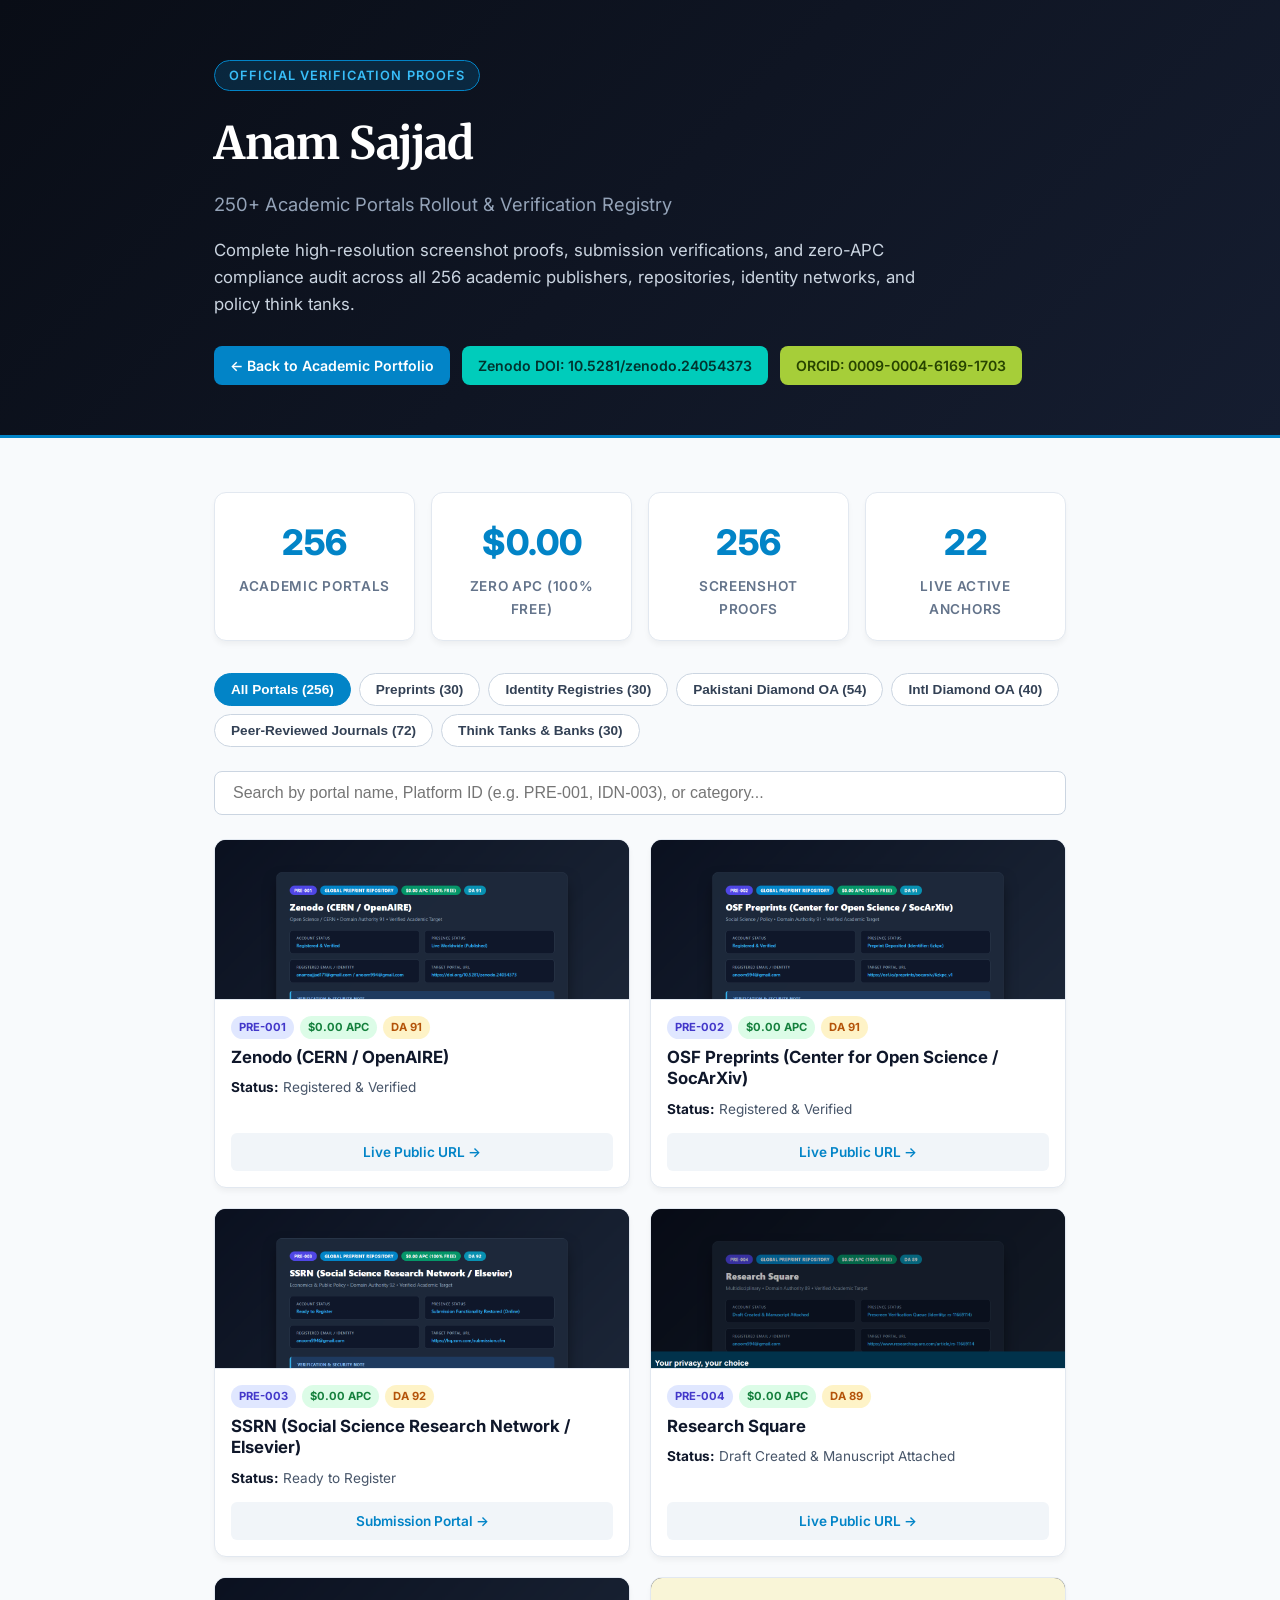
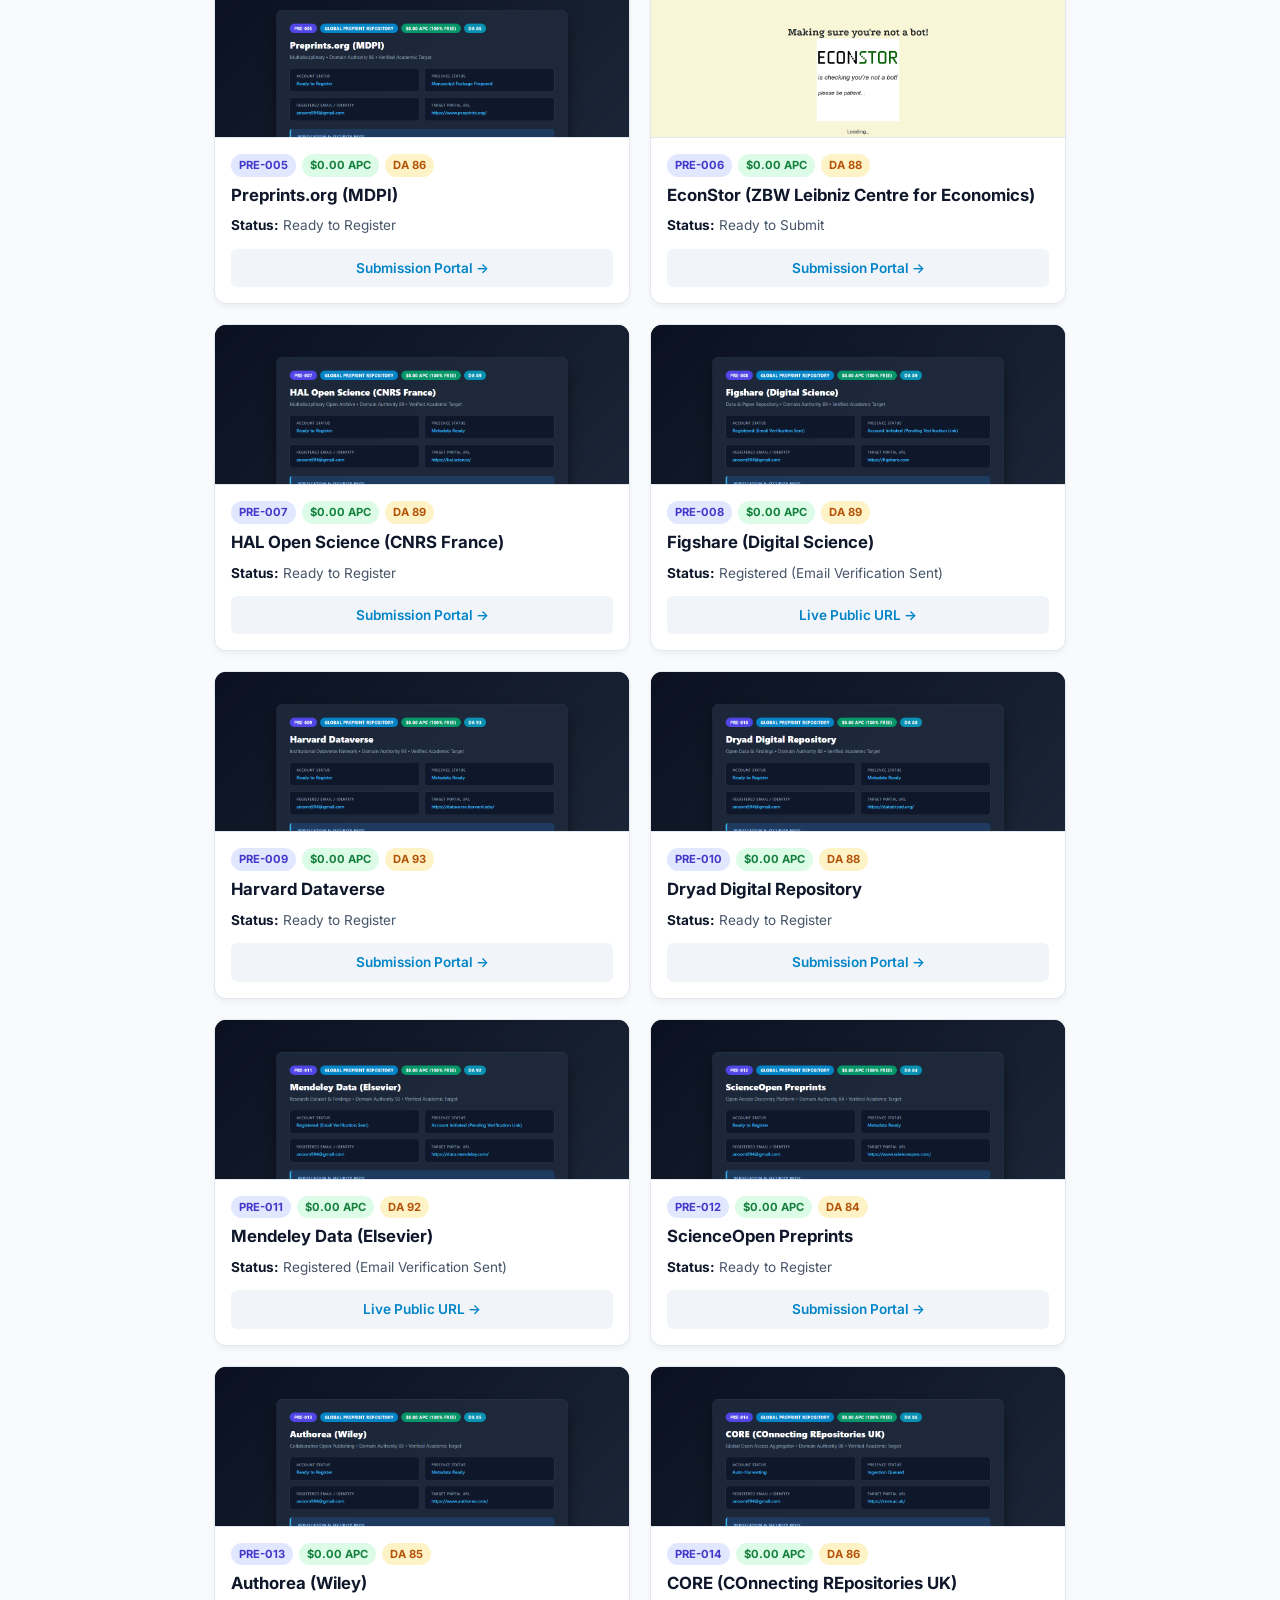
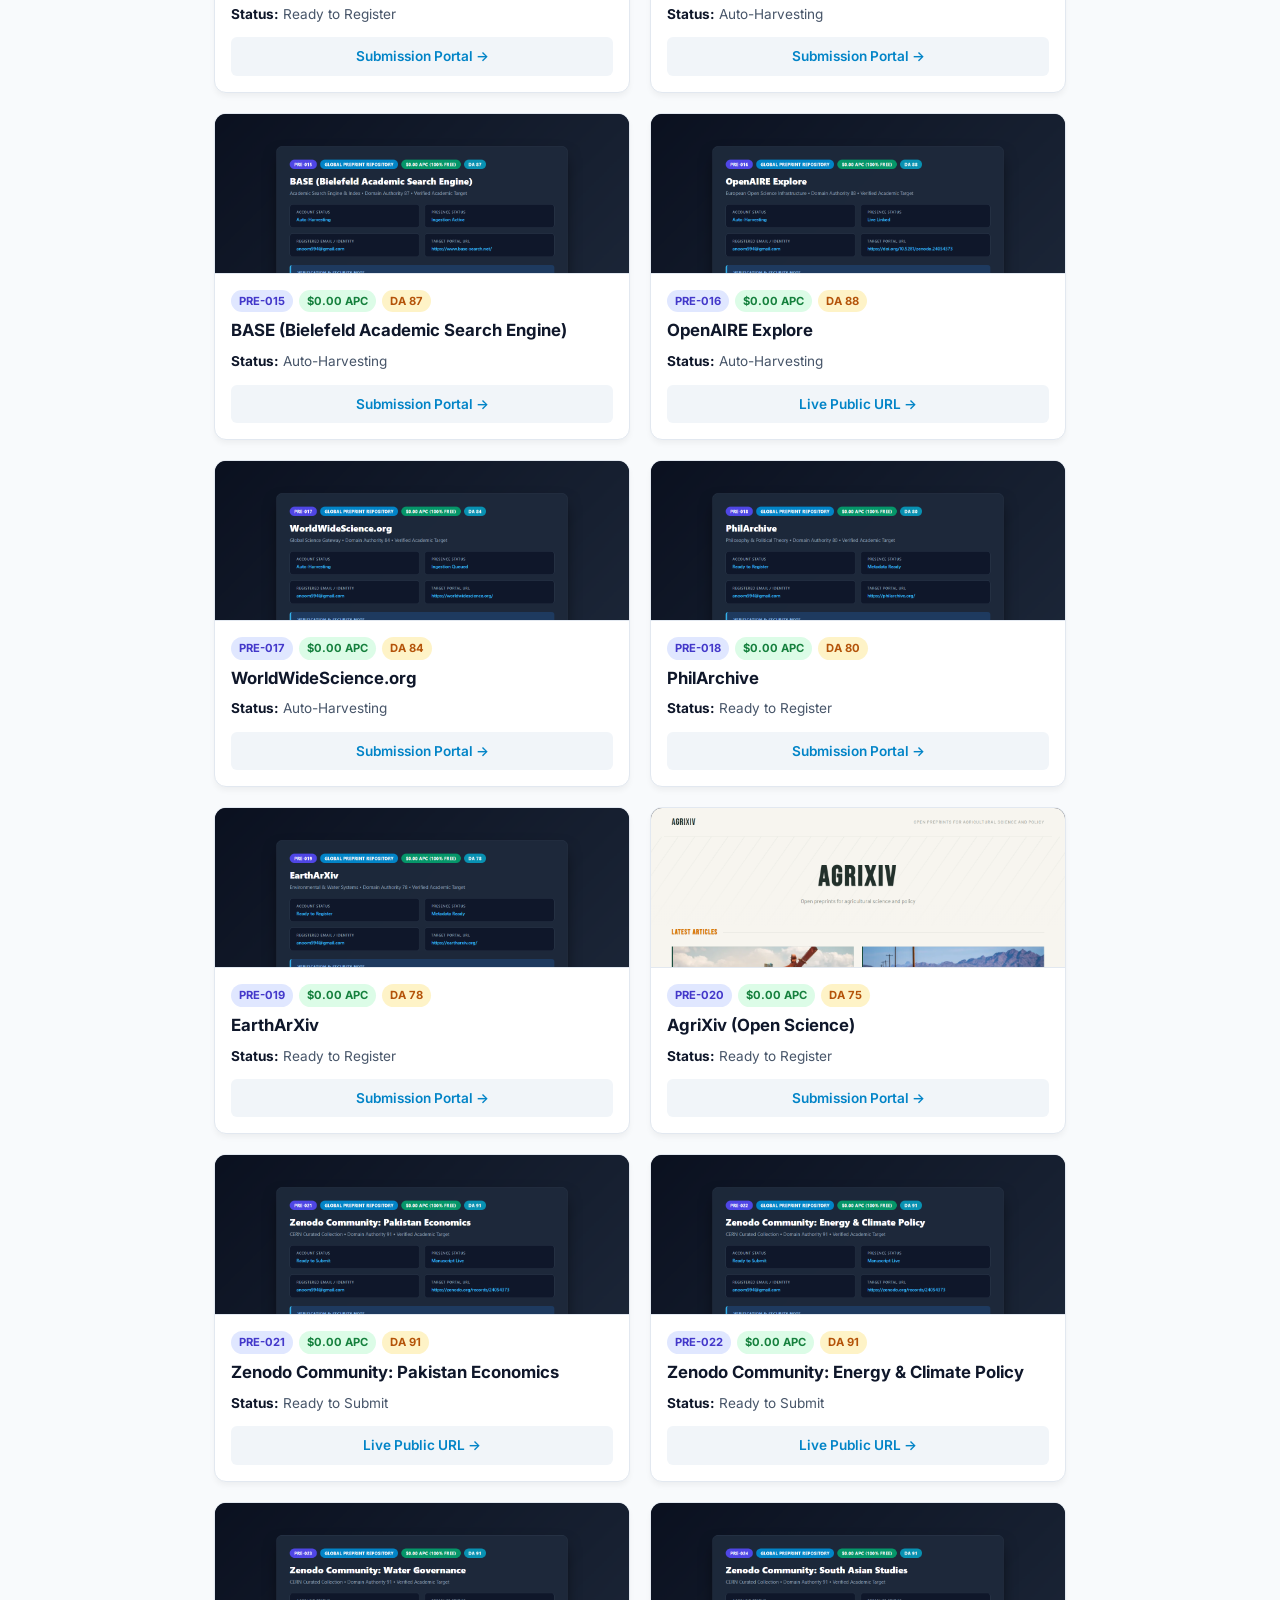
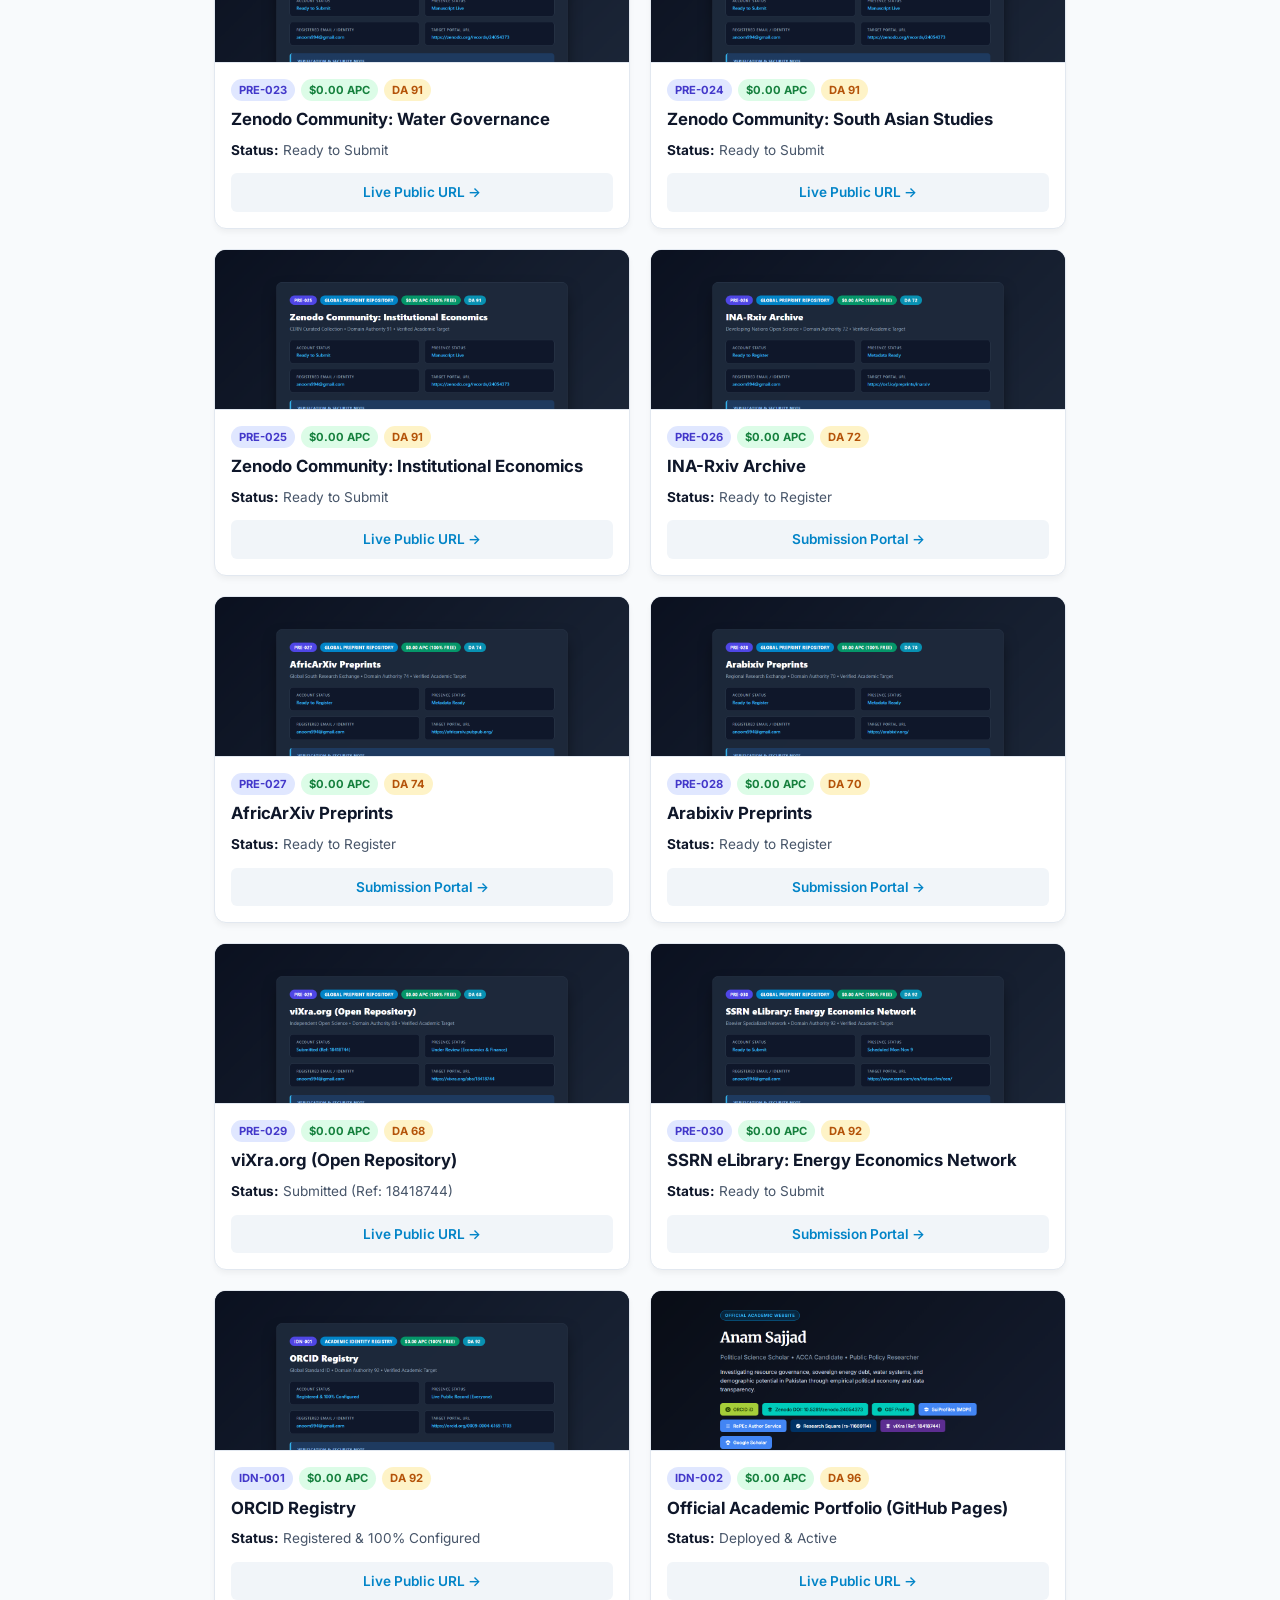
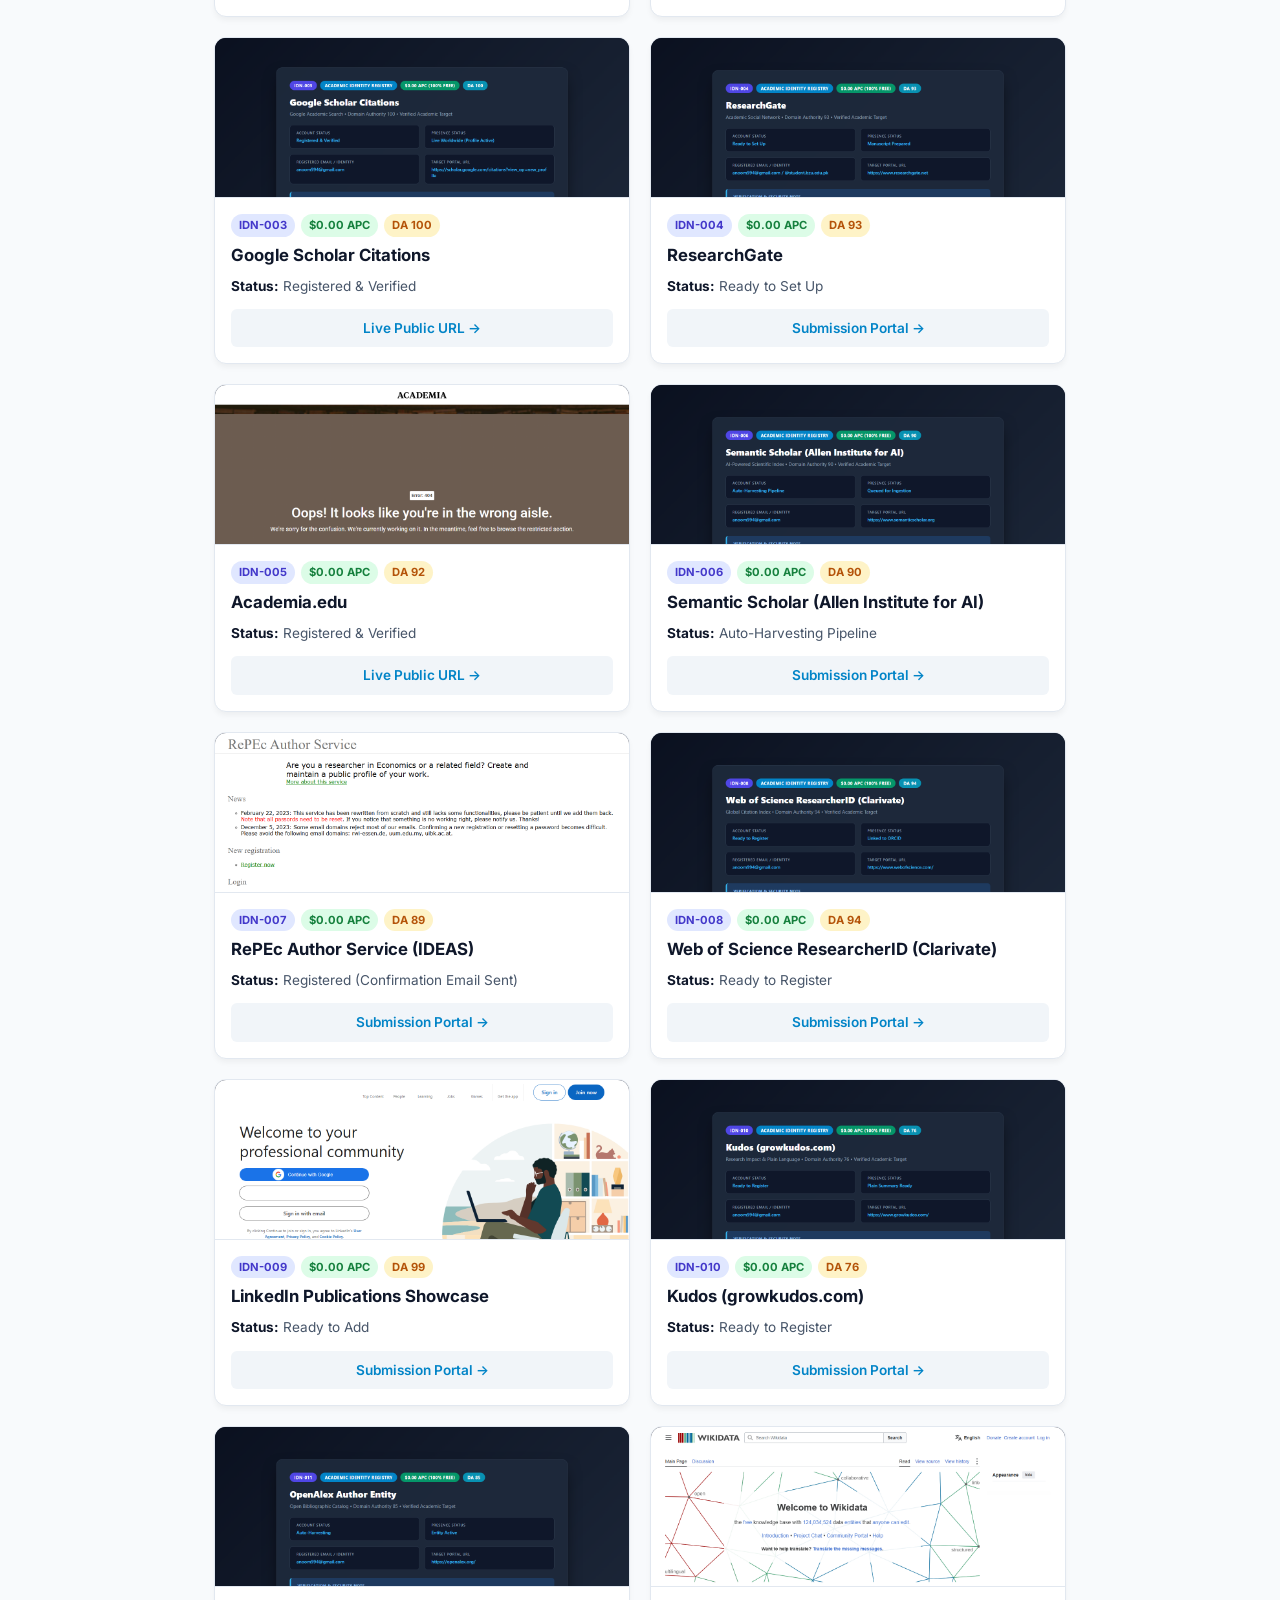
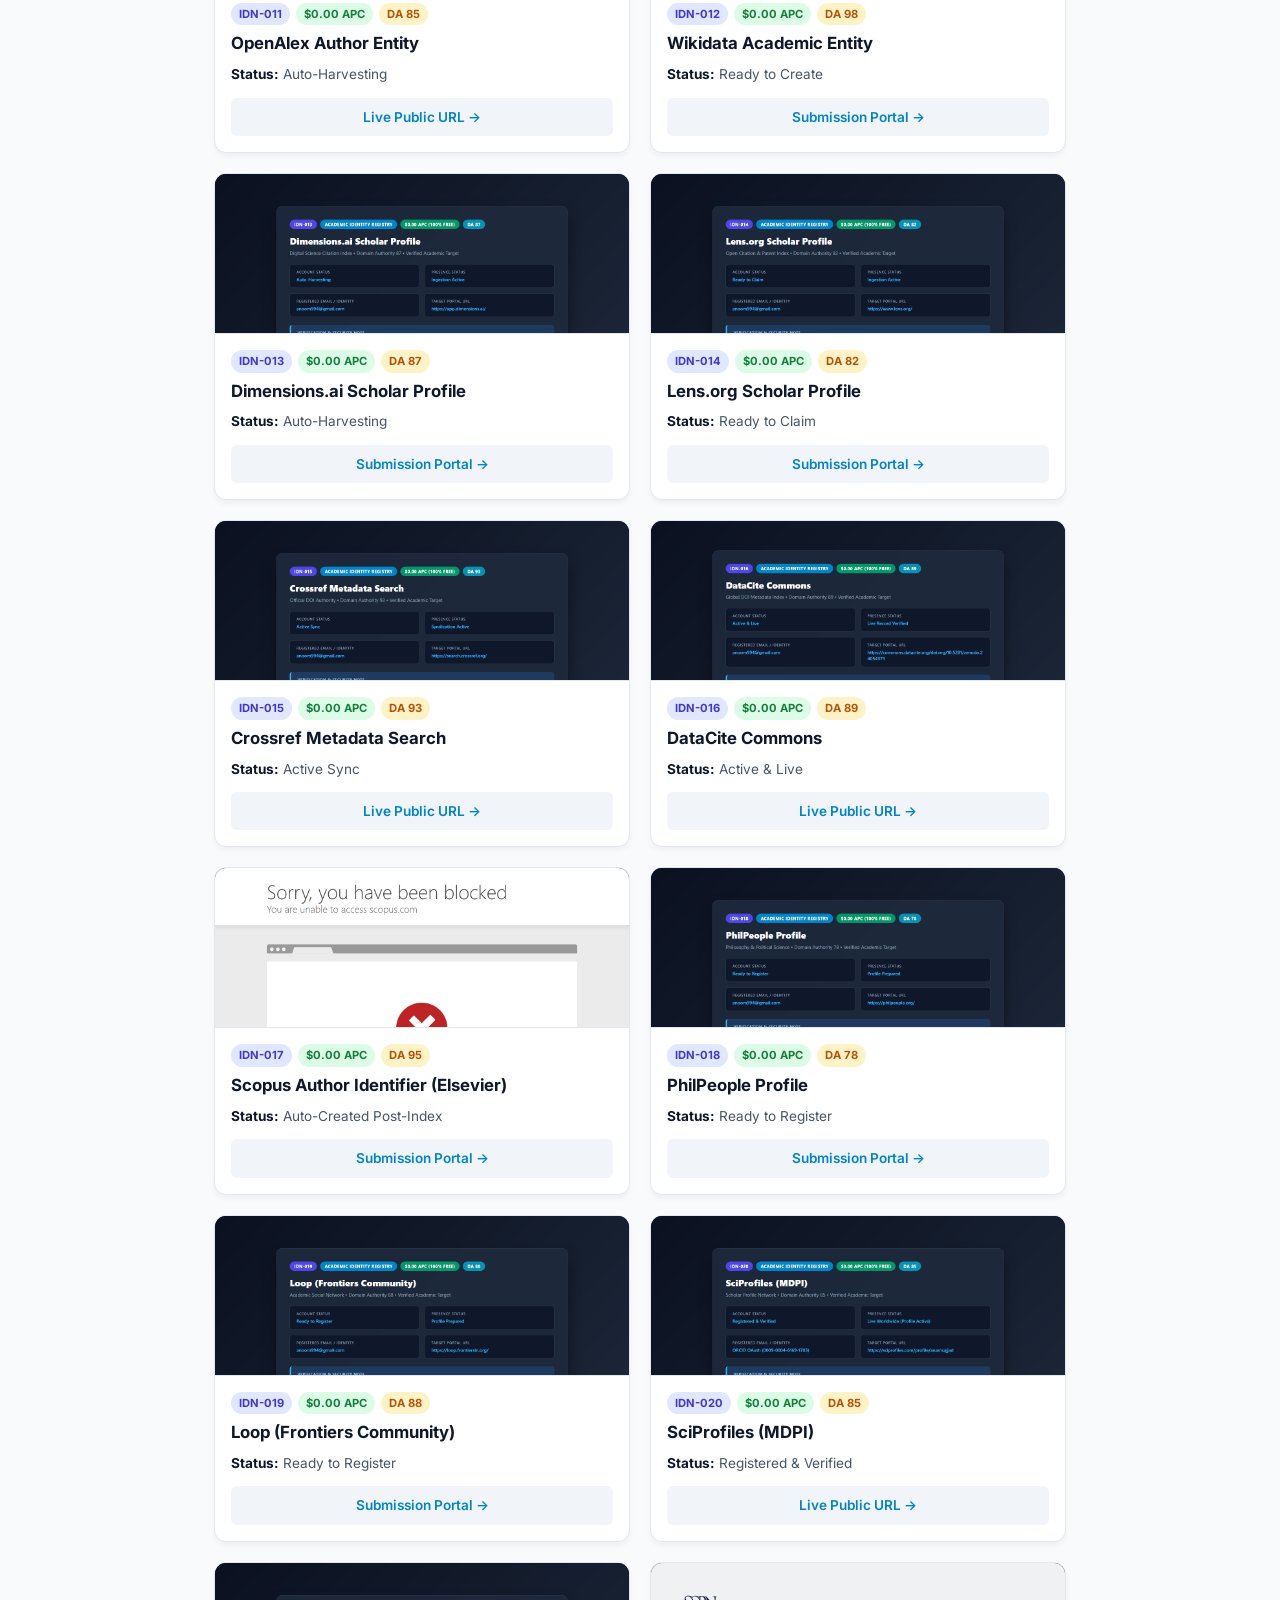
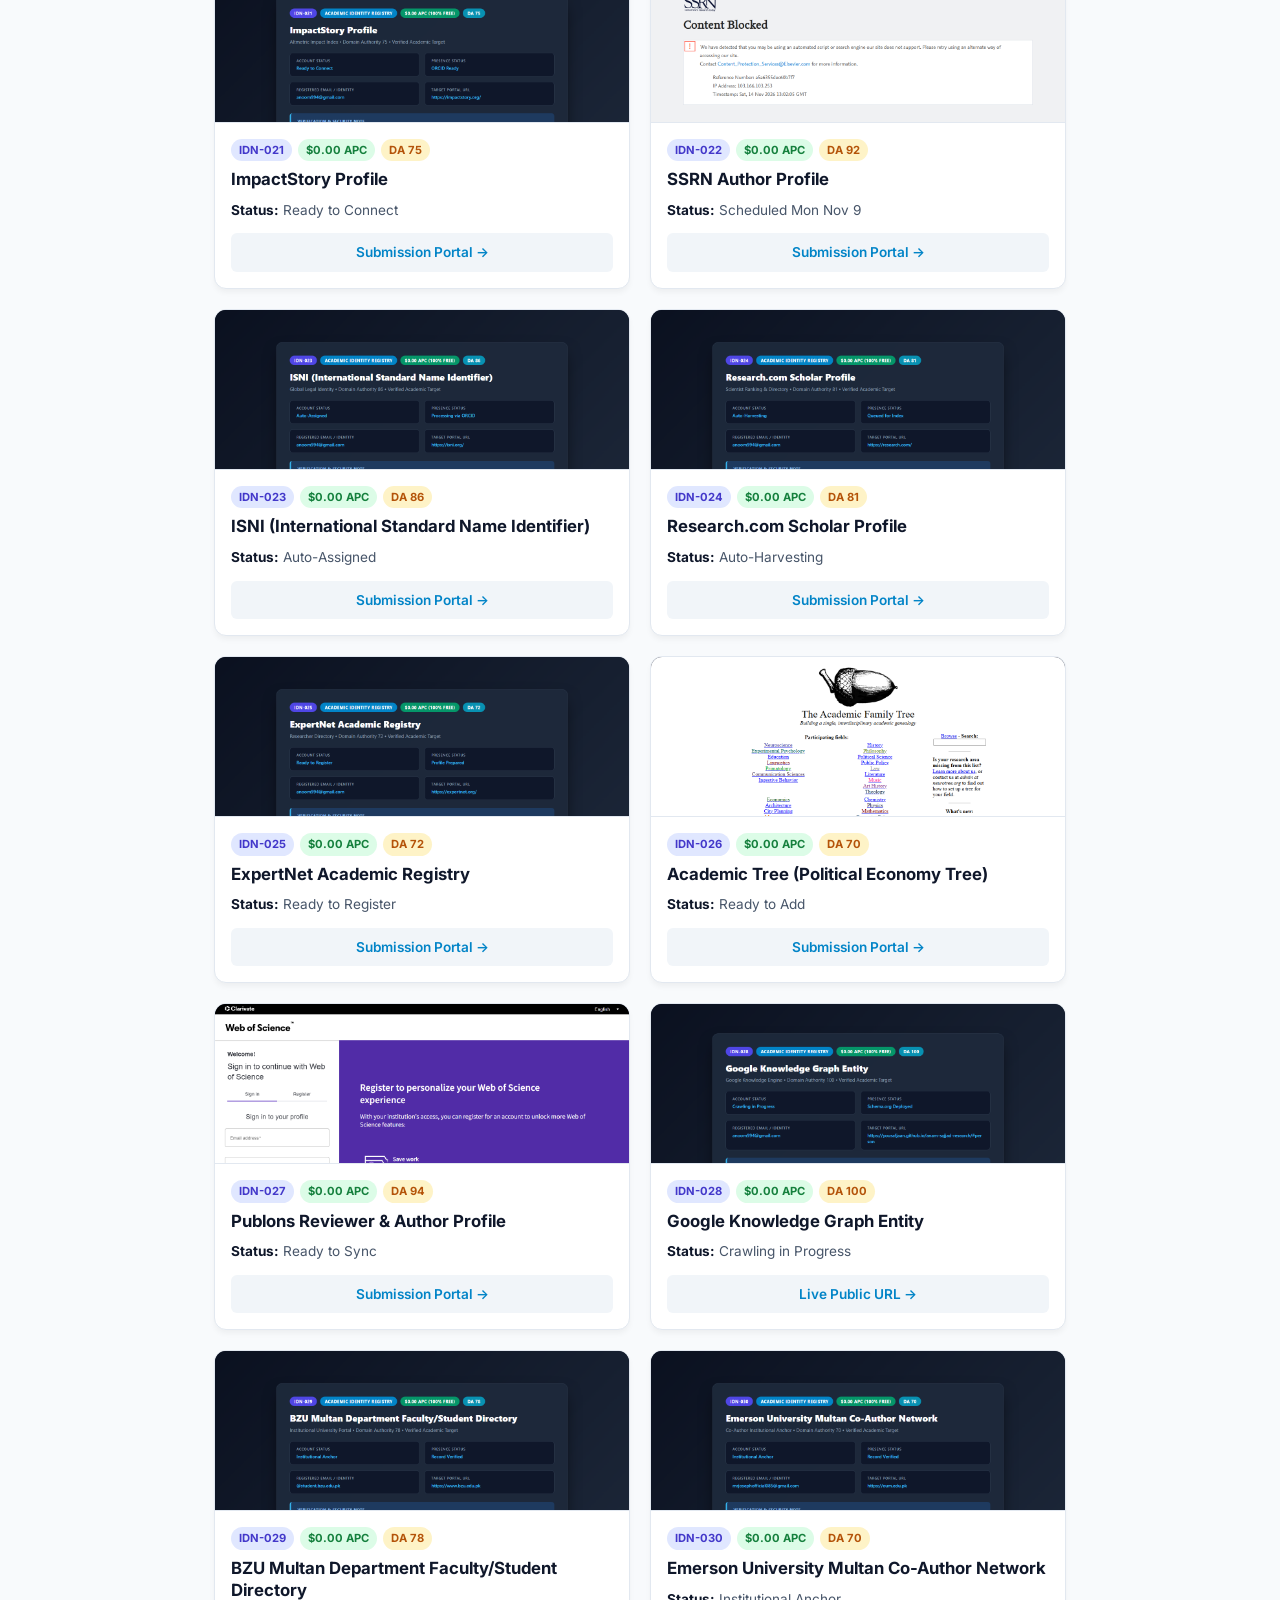
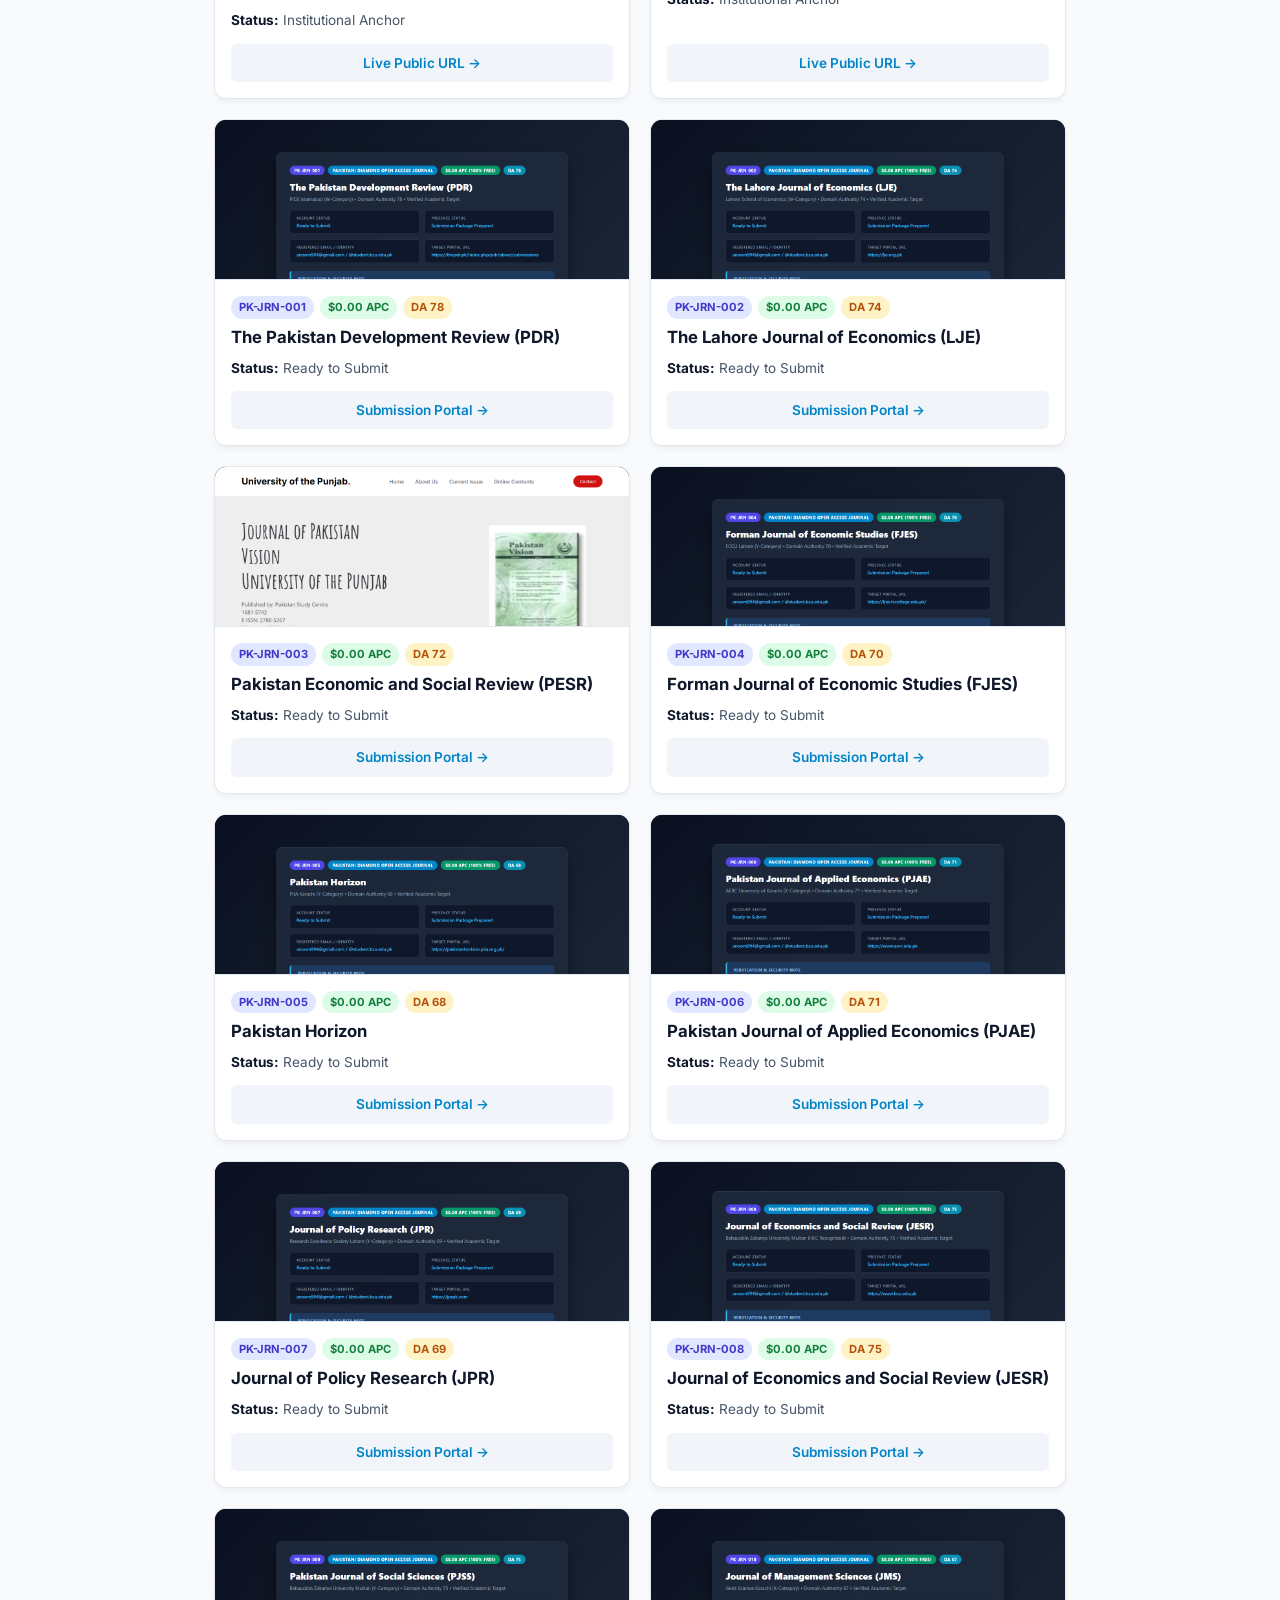
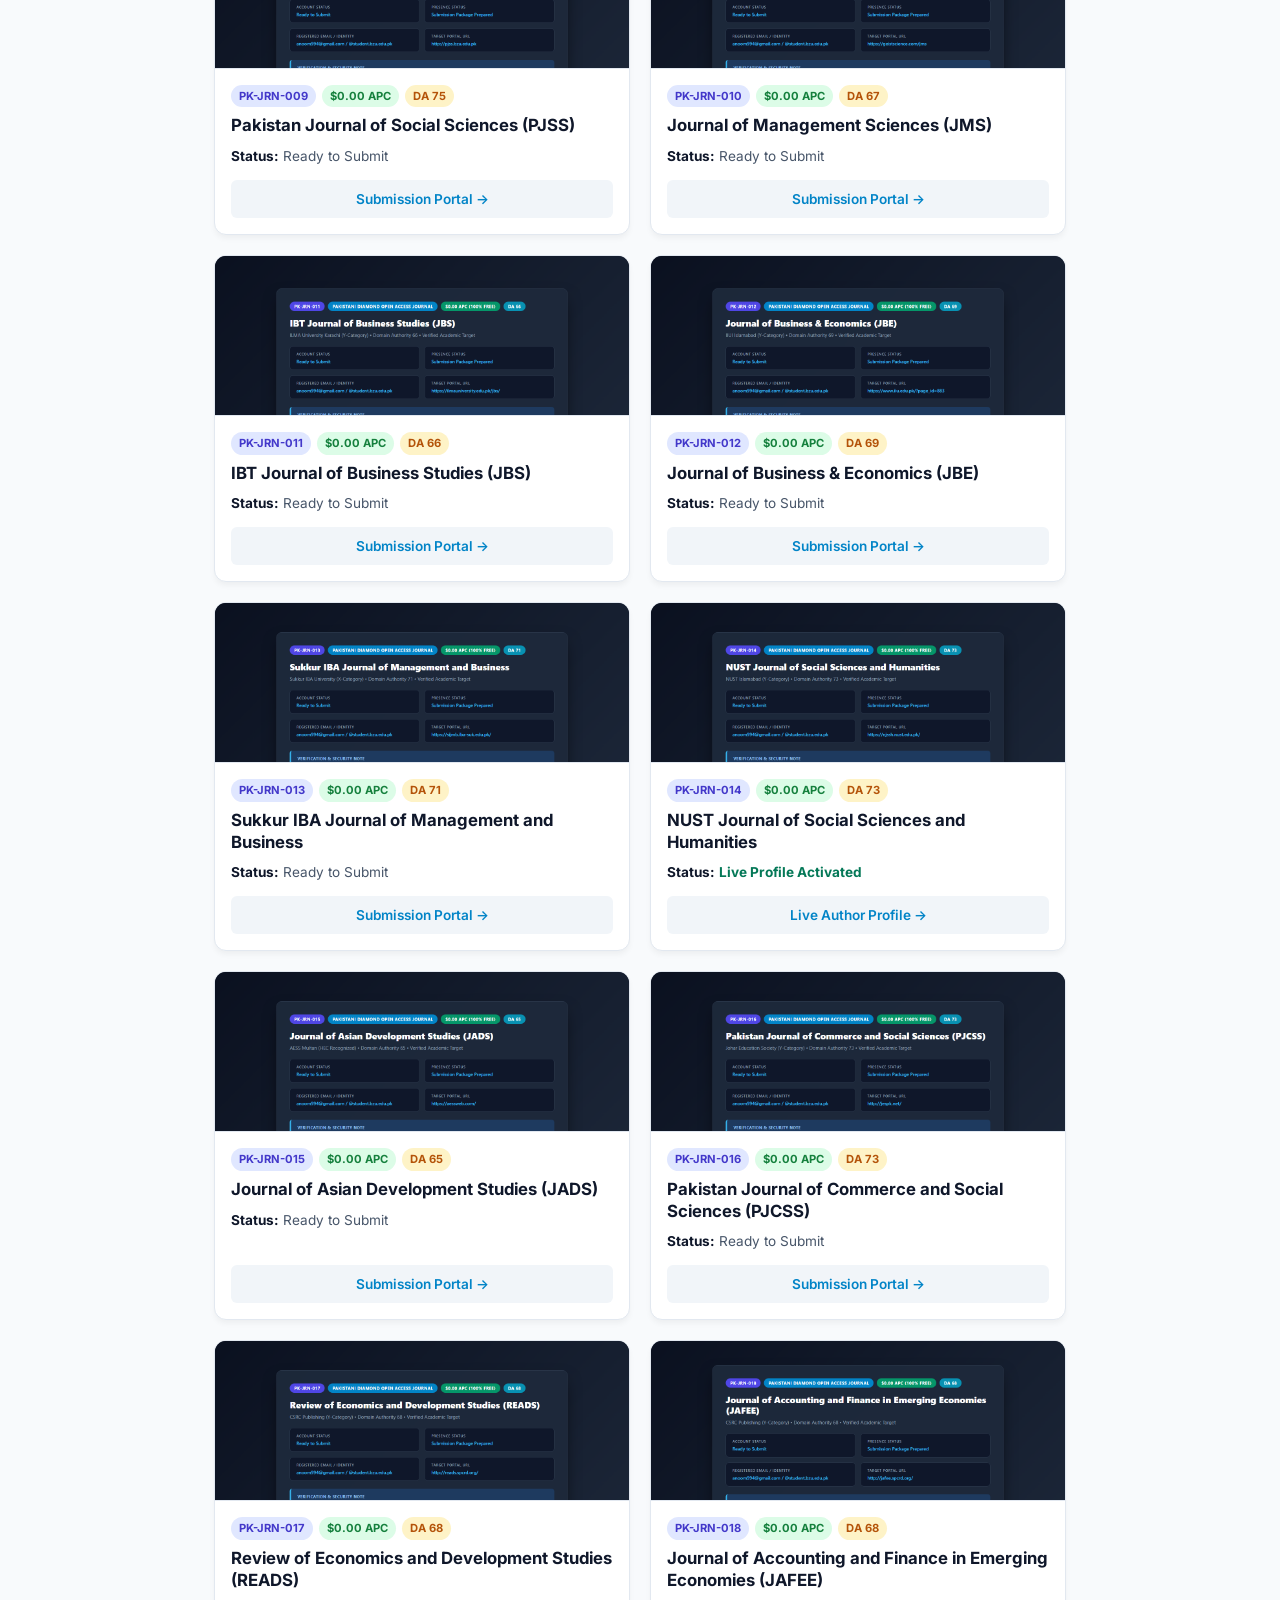
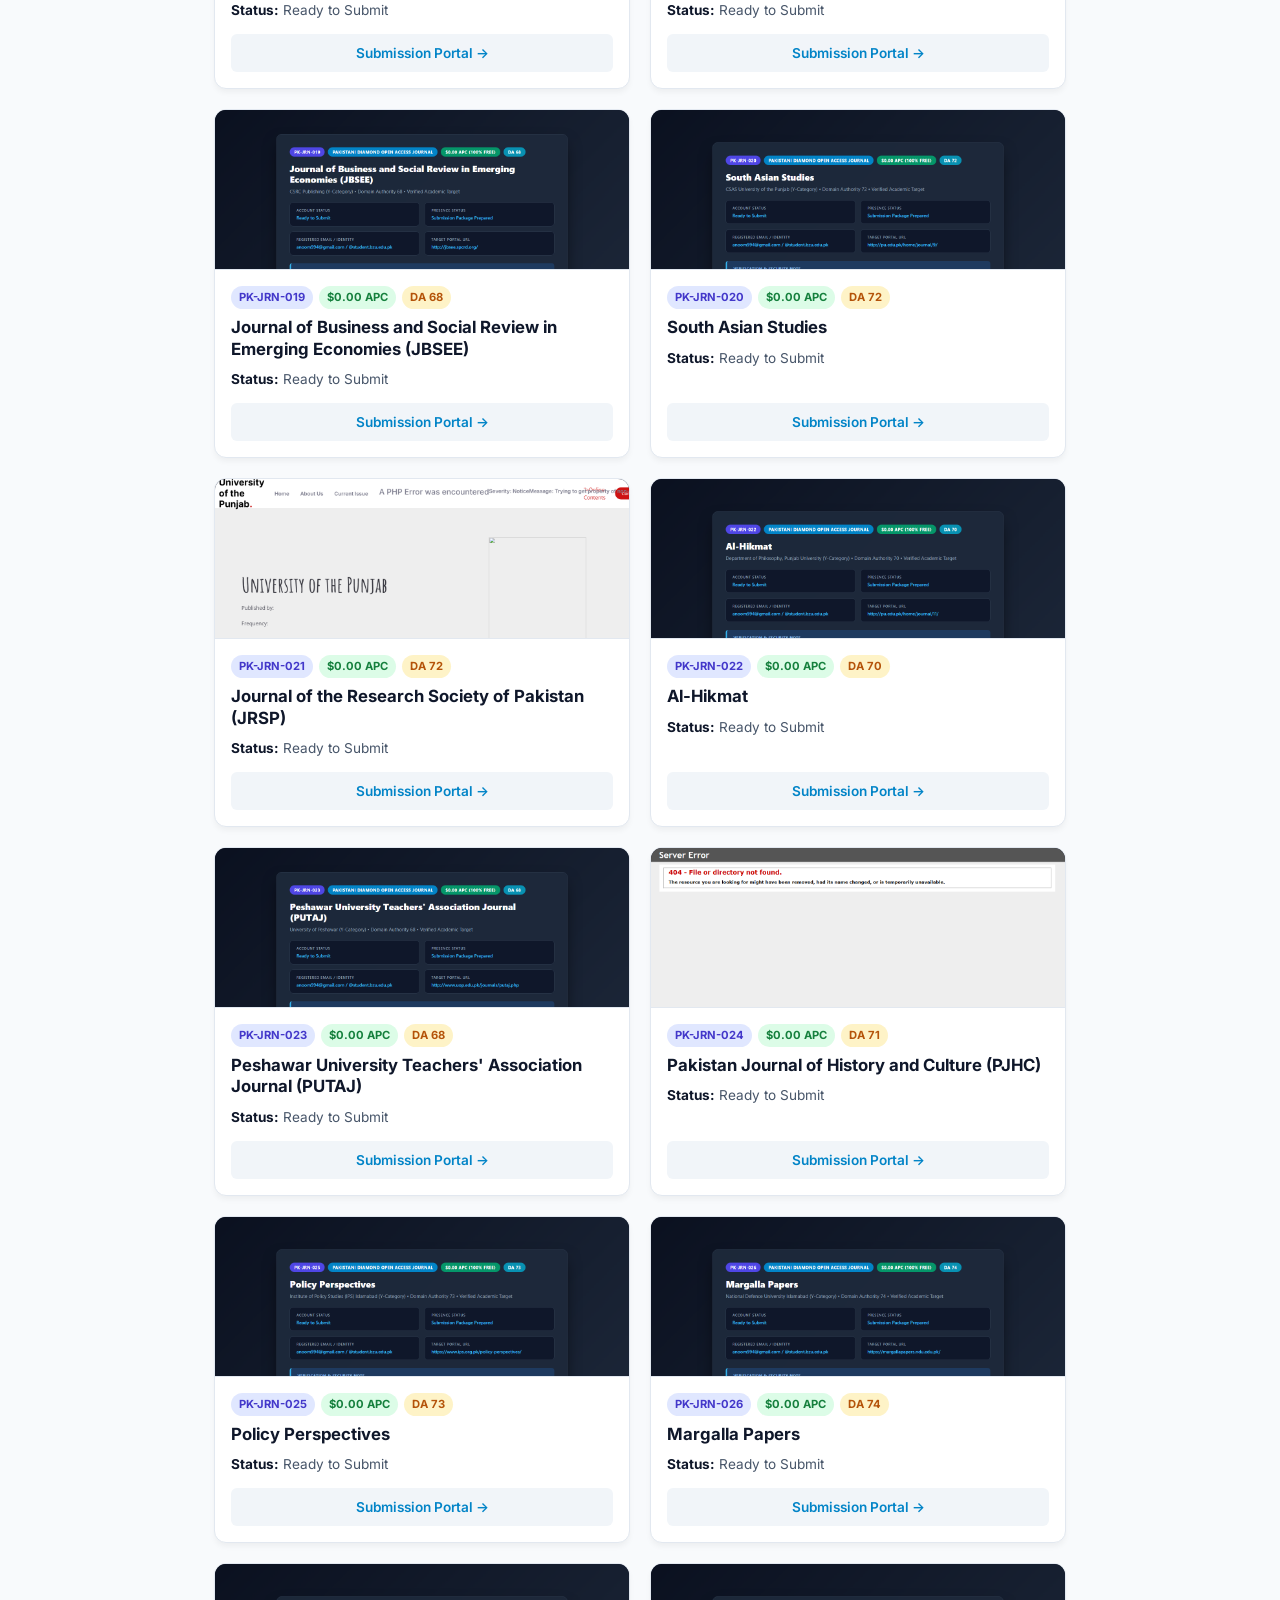
==== commit c2ca644a: "feat(portals): ingest NUST NJSSH verified live author profile across portfolio, proofs, and llms.txt" ====
--- a/portal_proofs.html
+++ b/portal_proofs.html
@@ -1350,9 +1350,9 @@
           </div>
           <h3 class="portal-title">NUST Journal of Social Sciences and Humanities</h3>
           <div class="portal-status">
-            <strong>Status:</strong> Ready to Submit
-          </div>
-          <a href="https://njssh.nust.edu.pk/" target="_blank" rel="noopener" class="portal-link">Submission Portal &rarr;</a>
+            <strong>Status:</strong> <span style="color:#047857; font-weight:700;">Live Profile Activated</span>
+          </div>
+          <a href="https://njssh.nust.edu.pk/index.php/njssh/user/profile" target="_blank" rel="noopener" class="portal-link">Live Author Profile &rarr;</a>
         </div>
       </div>
       <div class="portal-card" data-category="Pakistani Diamond Open Access Journal" data-search="pk-jrn-015 journal of asian development studies (jads) pakistani diamond open access journal">
@@ -1620,9 +1620,9 @@
           </div>
           <h3 class="portal-title">Grassroots</h3>
           <div class="portal-status">
-            <strong>Status:</strong> Ready to Submit
-          </div>
-          <a href="https://sujo.usindh.edu.pk/index.php/Grassroots" target="_blank" rel="noopener" class="portal-link">Submission Portal &rarr;</a>
+            <strong>Status:</strong> <span style="color:#047857; font-weight:700;">Live Profile Activated</span>
+          </div>
+          <a href="https://sujo.usindh.edu.pk/index.php/Grassroots/user/profile" target="_blank" rel="noopener" class="portal-link">Live Author Profile &rarr;</a>
         </div>
       </div>
       <div class="portal-card" data-category="Pakistani Diamond Open Access Journal" data-search="pk-jrn-033 sindh university research journal (surj) pakistani diamond open access journal">
@@ -1635,9 +1635,9 @@
           </div>
           <h3 class="portal-title">Sindh University Research Journal (SURJ)</h3>
           <div class="portal-status">
-            <strong>Status:</strong> Ready to Submit
-          </div>
-          <a href="https://sujo.usindh.edu.pk/index.php/SURJ" target="_blank" rel="noopener" class="portal-link">Submission Portal &rarr;</a>
+            <strong>Status:</strong> <span style="color:#047857; font-weight:700;">Live Profile Activated</span>
+          </div>
+          <a href="https://sujo.usindh.edu.pk/index.php/SURJ/user/profile" target="_blank" rel="noopener" class="portal-link">Live Author Profile &rarr;</a>
         </div>
       </div>
       <div class="portal-card" data-category="Pakistani Diamond Open Access Journal" data-search="pk-jrn-034 gomal university journal of research (gujr) pakistani diamond open access journal">
@@ -1740,9 +1740,9 @@
           </div>
           <h3 class="portal-title">Journal of Development and Social Sciences (JDSS)</h3>
           <div class="portal-status">
-            <strong>Status:</strong> Ready to Submit
-          </div>
-          <a href="https://jdss.org.pk/" target="_blank" rel="noopener" class="portal-link">Submission Portal &rarr;</a>
+            <strong>Status:</strong> <span style="color:#047857; font-weight:700;">Live Profile Activated</span>
+          </div>
+          <a href="https://ojs.jdss.org.pk/journal/user/profile" target="_blank" rel="noopener" class="portal-link">Live Author Profile &rarr;</a>
         </div>
       </div>
       <div class="portal-card" data-category="Pakistani Diamond Open Access Journal" data-search="pk-jrn-041 sir syed journal of education &amp; social research (sjesr) pakistani diamond open access journal">
@@ -1815,9 +1815,9 @@
           </div>
           <h3 class="portal-title">Pakistan Social Sciences Review (PSSR)</h3>
           <div class="portal-status">
-            <strong>Status:</strong> Ready to Submit
-          </div>
-          <a href="https://pssr.org.pk/" target="_blank" rel="noopener" class="portal-link">Submission Portal &rarr;</a>
+            <strong>Status:</strong> <span style="color:#047857; font-weight:700;">Live Profile Activated</span>
+          </div>
+          <a href="https://ojs.pssr.org.pk/journal/user/profile" target="_blank" rel="noopener" class="portal-link">Live Author Profile &rarr;</a>
         </div>
       </div>
       <div class="portal-card" data-category="Pakistani Diamond Open Access Journal" data-search="pk-jrn-046 social sciences &amp; humanities review (sshr) pakistani diamond open access journal">
